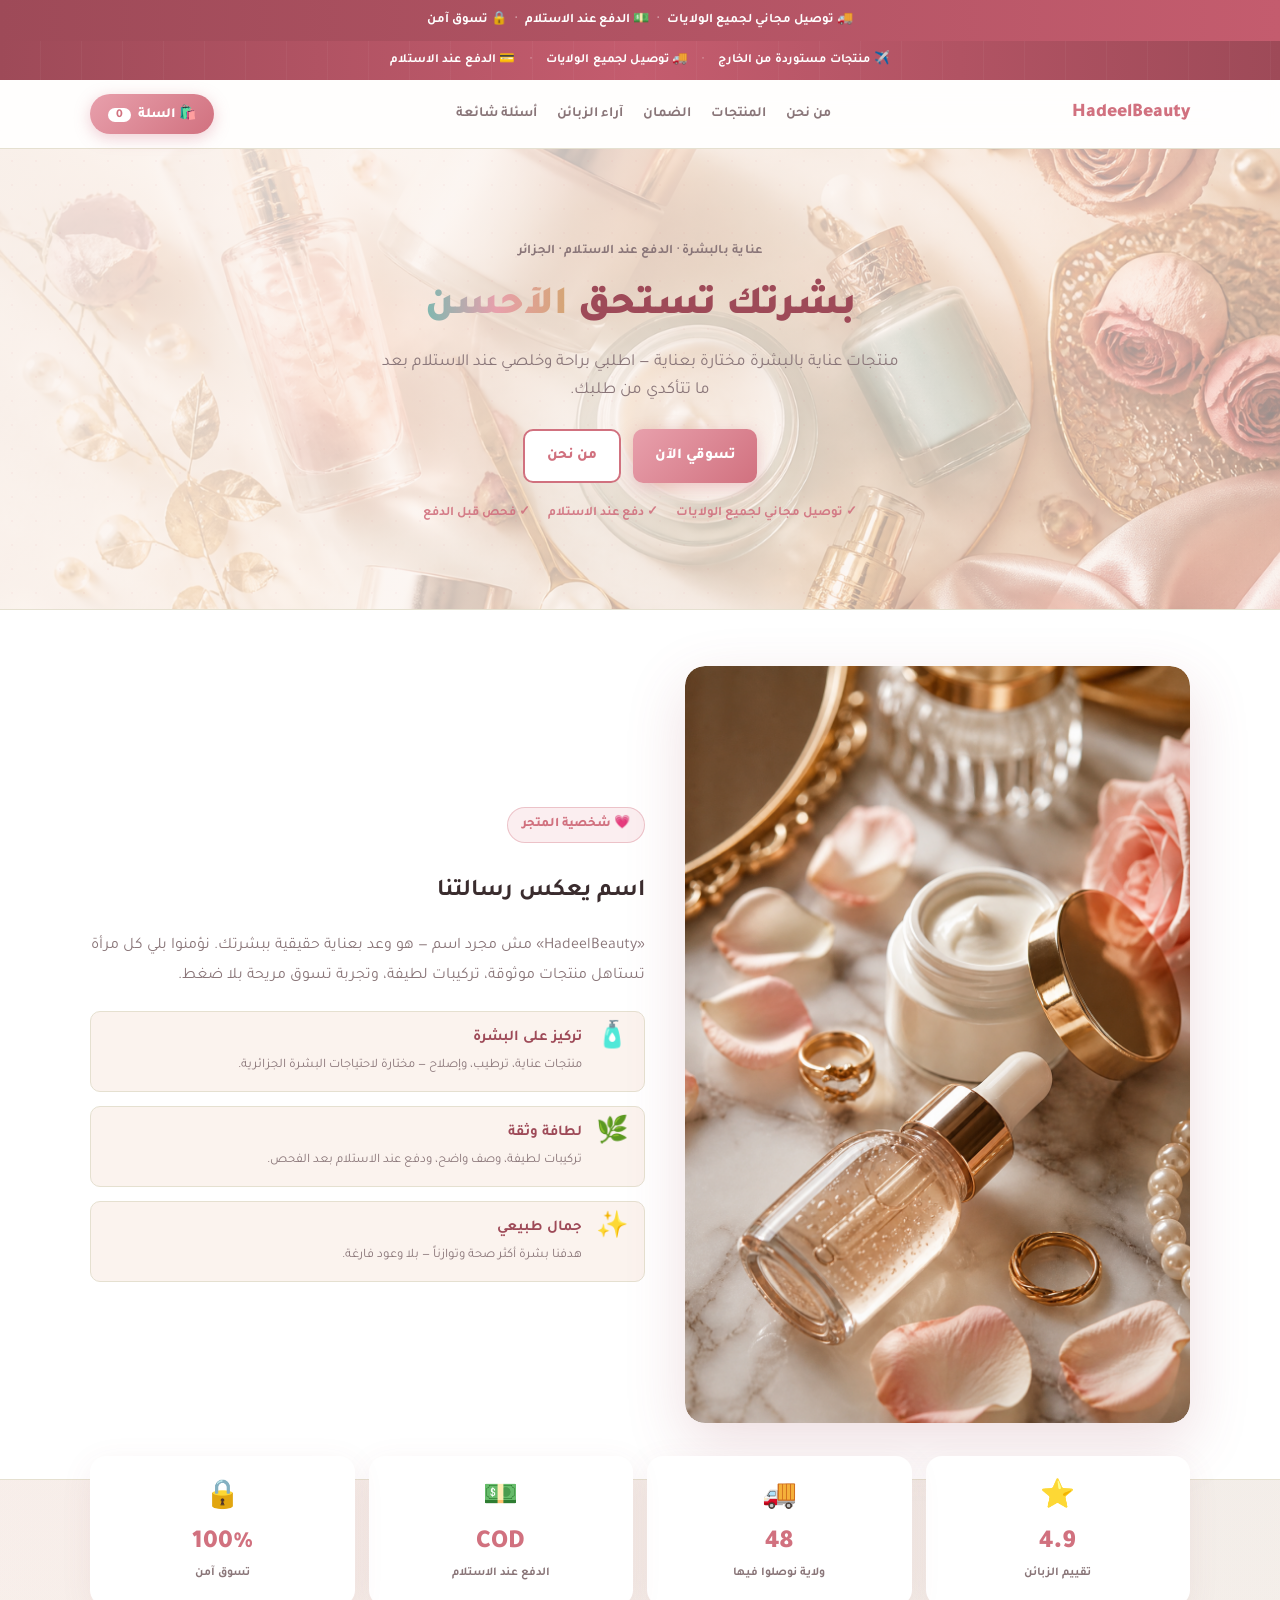
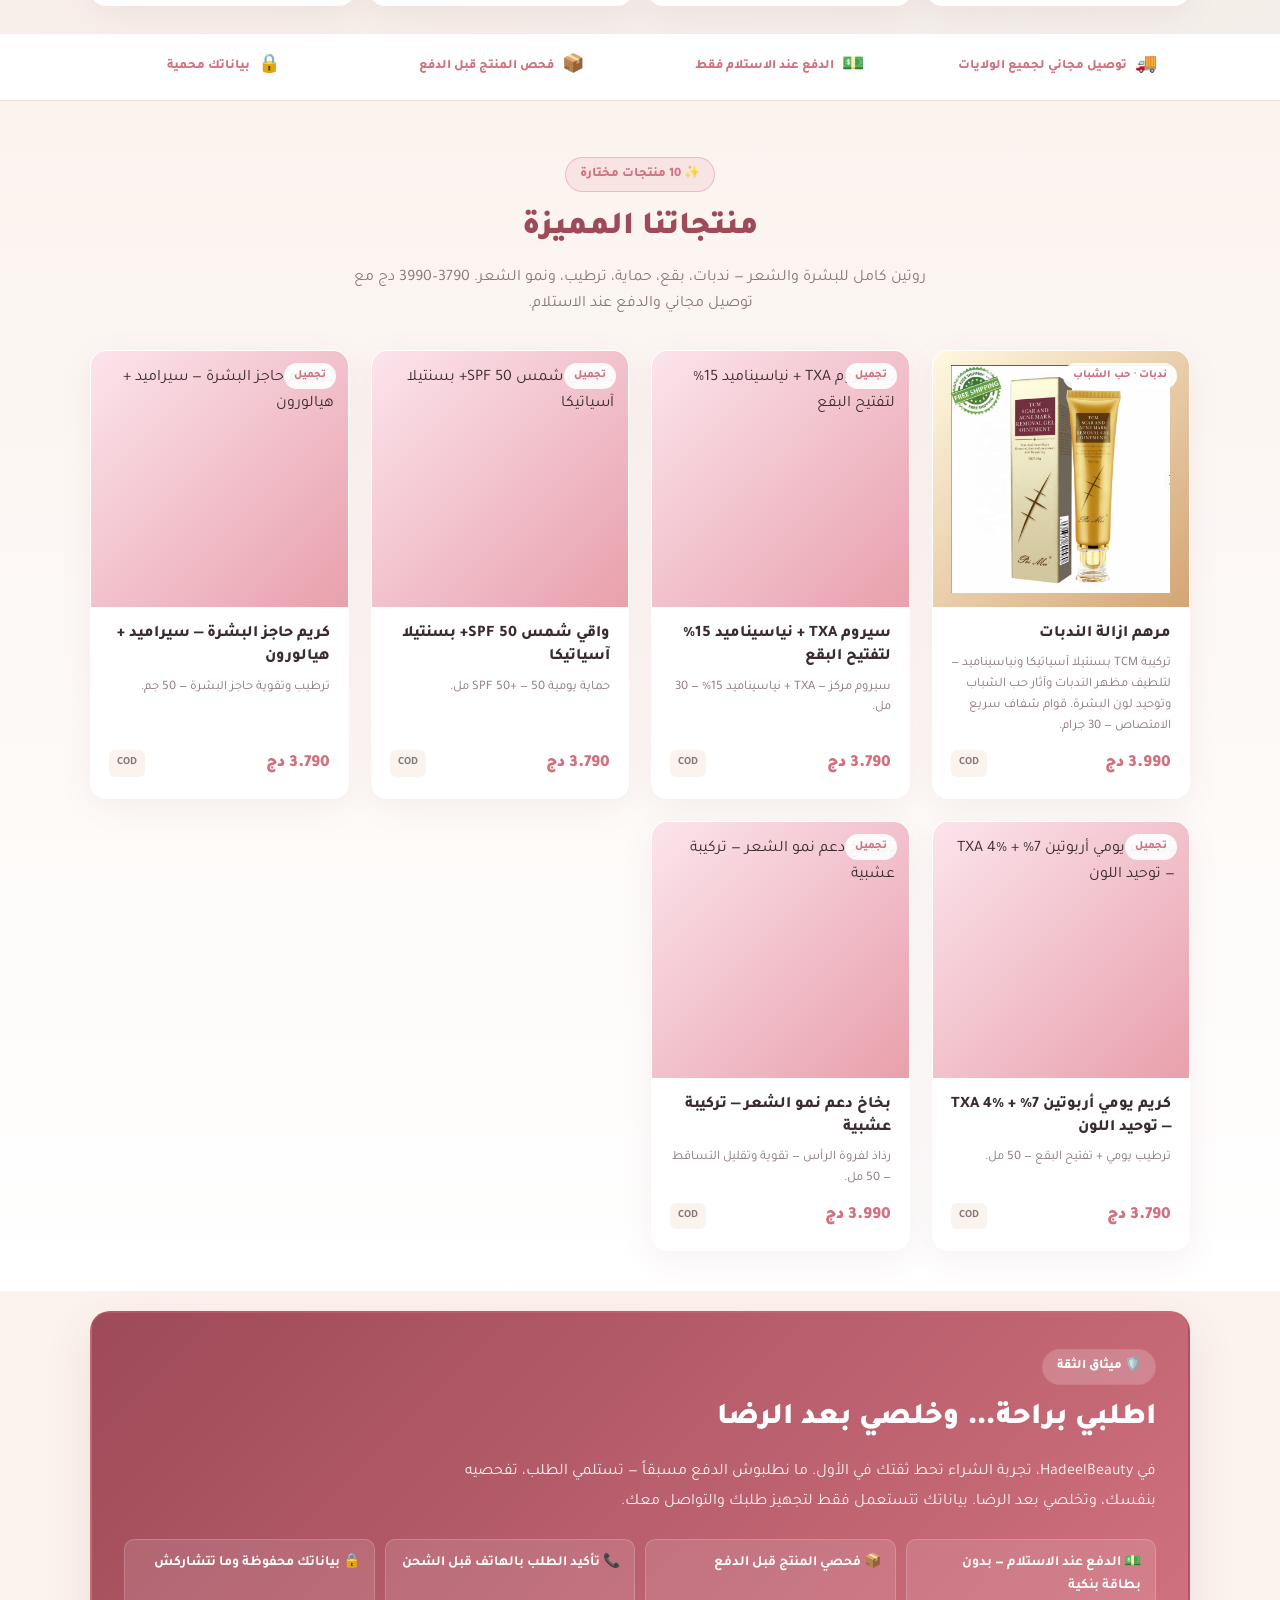
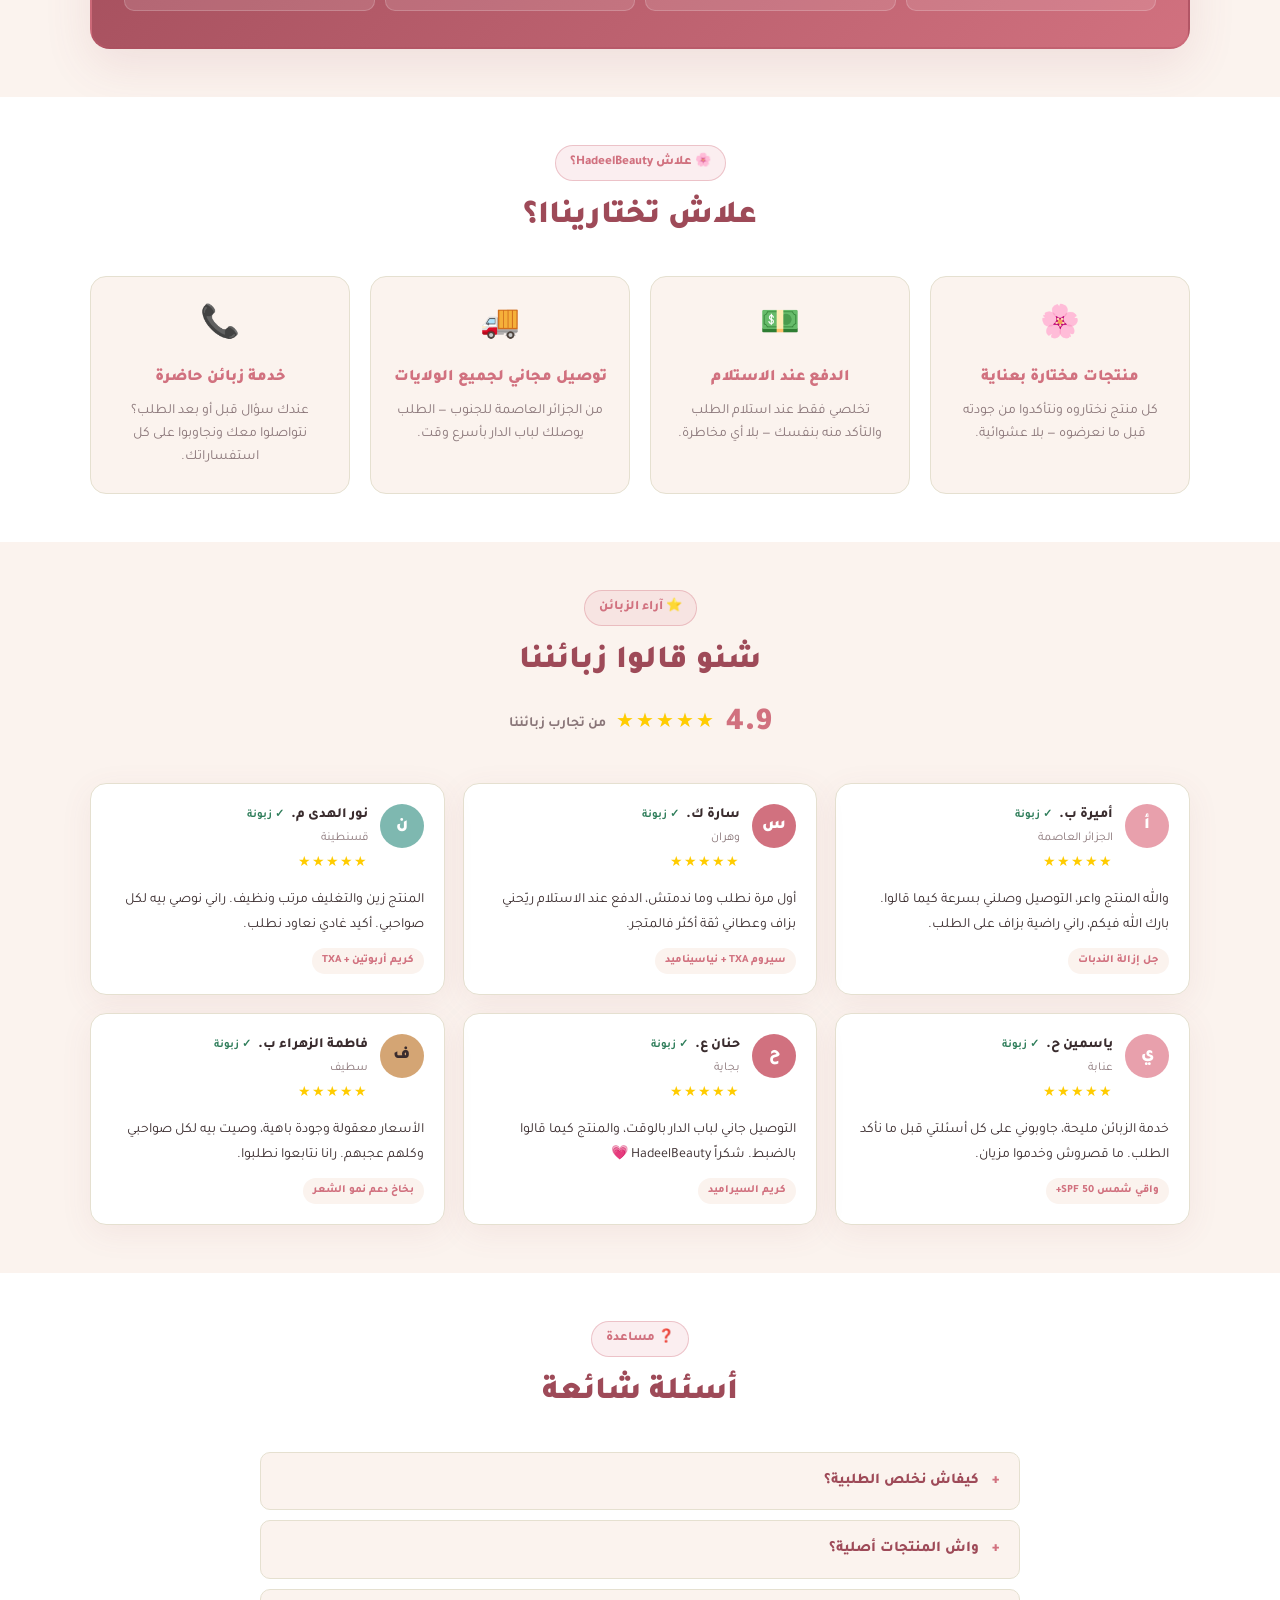
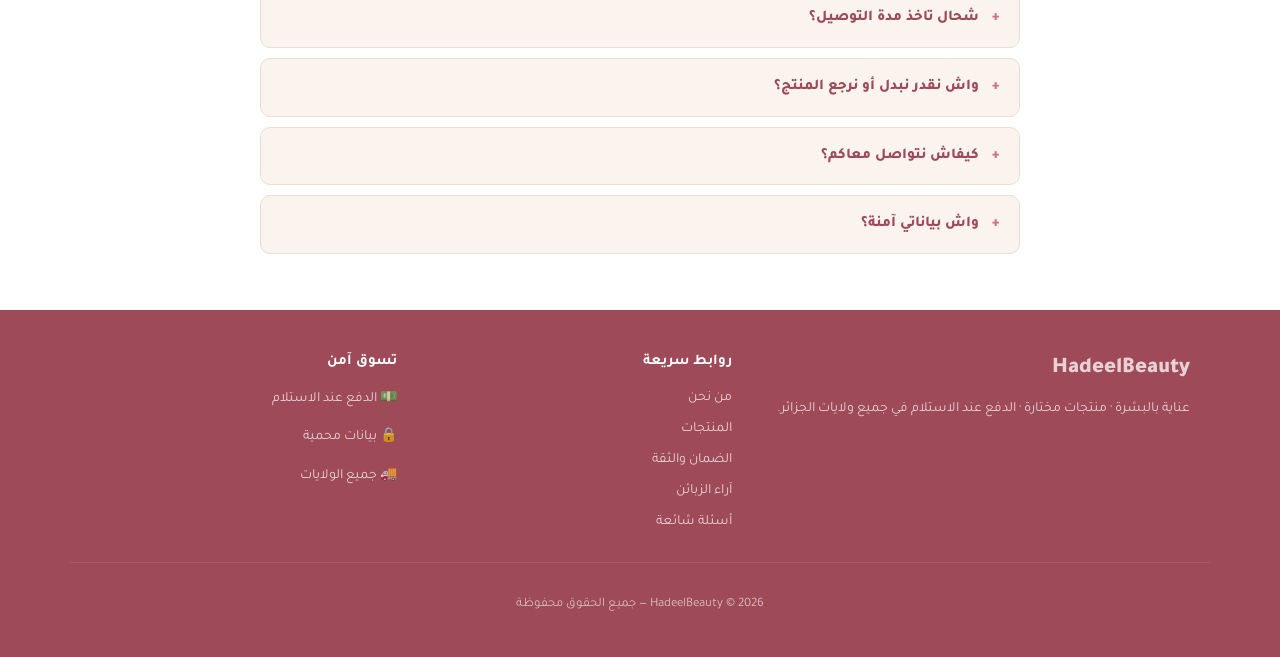
==== index.html @ a09fdcf5 "Restore scar gel name and fix garbled Arabic on the product page" ====
<!DOCTYPE html>
<html lang="ar" dir="rtl">
<head>
<meta charset="UTF-8" />
<meta name="viewport" content="width=device-width, initial-scale=1.0" />
<title>HadeelBeauty | العناية بالبشرة ومستحضرات التجميل — الجزائر</title>
<meta name="description" content="HadeelBeauty — منتجات عناية بالبشرة والتجميل مختارة بعناية. الدفع عند الاستلام في جميع ولايات الجزائر." />
<link rel="canonical" href="https://hadeelbeauty.store/" />
<meta property="og:url" content="https://hadeelbeauty.store/" />
<meta property="og:title" content="HadeelBeauty | عناية بالبشرة — الجزائر" />
<meta property="og:type" content="website" />
<meta property="og:locale" content="ar_DZ" />
<meta property="og:image" content="https://hadeelbeauty.store/assets/brand/logo-hadeelbeauty.png?v=1" />
<link rel="preconnect" href="https://fonts.googleapis.com">
<link href="https://fonts.googleapis.com/css2?family=Tajawal:wght@400;500;700;800;900&display=swap" rel="stylesheet">
<link rel="icon" type="image/png" href="assets/brand/logo-hadeelbeauty.png?v=1" />
<link rel="apple-touch-icon" href="assets/brand/logo-hadeelbeauty.png?v=1" />
<link rel="stylesheet" href="style.css?v=9" />
<script src="config.js?v=5" charset="UTF-8"></script>
<script>
(function () {
  var id = (window.HADEELBEAUTY_CONFIG && window.HADEELBEAUTY_CONFIG.META_PIXEL_ID) || "";
  if (!id) return;
  !function (f, b, e, v, n, t, s) {
    if (f.fbq) return;
    n = f.fbq = function () { n.callMethod ? n.callMethod.apply(n, arguments) : n.queue.push(arguments); };
    if (!f._fbq) f._fbq = n;
    n.push = n; n.loaded = true; n.version = "2.0"; n.queue = [];
    t = b.createElement(e); t.async = true; t.src = v;
    s = b.getElementsByTagName(e)[0]; s.parentNode.insertBefore(t, s);
  }(window, document, "script", "https://connect.facebook.net/en_US/fbevents.js");
  fbq("init", id);
  fbq("track", "PageView");
})();
</script>
<noscript><img height="1" width="1" style="display:none" alt=""
  src="https://www.facebook.com/tr?id=1027331430352258&amp;ev=PageView&amp;noscript=1" /></noscript>
</head>
<body>

<div class="promo-bar">
  <div class="container promo-inner">
    <span>🚚 توصيل مجاني لجميع الولايات</span>
    <span class="promo-sep">·</span>
    <span>💵 الدفع عند الاستلام</span>
    <span class="promo-sep">·</span>
    <span>🔒 تسوق آمن</span>
  </div>
</div>

<div class="announcement-bar" role="banner">
  <div class="announcement-bar-inner">
    <span>✈️ منتجات مستوردة من الخارج</span>
    <span class="announcement-sep">·</span>
    <span>🚚 توصيل لجميع الولايات</span>
    <span class="announcement-sep">·</span>
    <span>💳 الدفع عند الاستلام</span>
  </div>
</div>

<header class="site-header">
  <div class="container header-inner">
    <a href="#" class="logo" data-action="go-shop" aria-label="HadeelBeauty — الرئيسية">
      <img src="assets/brand/logo-hadeelbeauty.png?v=1" alt="HadeelBeauty" class="logo-img" width="140" height="48" loading="eager" onerror="this.style.display='none';this.parentNode.querySelector('.logo-text')&&(this.parentNode.querySelector('.logo-text').style.display='block')" />
      <span class="logo-text" style="font-weight:900;font-size:1.2rem;color:var(--primary)">HadeelBeauty</span>
    </a>
    <nav class="header-nav" aria-label="التنقل">
      <a href="#brand">من نحن</a>
      <a href="#products">المنتجات</a>
      <a href="#trust">الضمان</a>
      <a href="#reviews">آراء الزبائن</a>
      <a href="#faq">أسئلة شائعة</a>
    </nav>
    <button class="cart-btn" data-action="open-cart" aria-label="السلة">
      🛍️ السلة
      <span class="cart-count" id="cartCount">0</span>
    </button>
  </div>
</header>

<main>

  <section class="hero hero--classic hero--with-banner">
    <img src="assets/hero-banner.png" alt="" class="hero-banner-img" loading="eager" fetchpriority="high">
    <div class="hero-banner-overlay" aria-hidden="true"></div>
    <div class="hero-bg-pattern" aria-hidden="true"></div>
    <div class="container hero-classic">
      <p class="hero-tagline">عناية بالبشرة · الدفع عند الاستلام · الجزائر</p>
      <h1>بشرتك تستحق <span class="text-gradient">الأحسن</span></h1>
      <p class="hero-lead">منتجات عناية بالبشرة مختارة بعناية — اطلبي براحة وخلصي عند الاستلام بعد ما تتأكدي من طلبك.</p>
      <div class="hero-actions hero-actions--center">
        <a href="#products" class="btn btn-primary">تسوقي الآن</a>
        <a href="#brand" class="btn btn-outline">من نحن</a>
      </div>
      <ul class="hero-trust-list">
        <li>✓ توصيل مجاني لجميع الولايات</li>
        <li>✓ دفع عند الاستلام</li>
        <li>✓ فحص قبل الدفع</li>
      </ul>
    </div>
  </section>

  <section id="brand" class="brand-story">
    <div class="container brand-story-grid">
      <div class="brand-story-visual brand-story-visual--photo">
        <img src="assets/brand-story.png" alt="HadeelBeauty — منتجات عناية بالبشرة" class="brand-story-img" loading="lazy" />
      </div>
      <div class="brand-story-copy">
        <span class="section-badge">💗 شخصية المتجر</span>
        <h2>اسم يعكس رسالتنا</h2>
        <p class="brand-story-lead">«HadeelBeauty» مش مجرد اسم — هو وعد بعناية حقيقية ببشرتك. نؤمنوا بلي كل مرأة تستاهل منتجات موثوقة، تركيبات لطيفة، وتجربة تسوق مريحة بلا ضغط.</p>
        <ul class="brand-pillars">
          <li>
            <span class="brand-pillar-icon">🧴</span>
            <div>
              <strong>تركيز على البشرة</strong>
              <p>منتجات عناية، ترطيب، وإصلاح — مختارة لاحتياجات البشرة الجزائرية.</p>
            </div>
          </li>
          <li>
            <span class="brand-pillar-icon">🌿</span>
            <div>
              <strong>لطافة وثقة</strong>
              <p>تركيبات لطيفة، وصف واضح، ودفع عند الاستلام بعد الفحص.</p>
            </div>
          </li>
          <li>
            <span class="brand-pillar-icon">✨</span>
            <div>
              <strong>جمال طبيعي</strong>
              <p>هدفنا بشرة أكثر صحة وتوازناً — بلا وعود فارغة.</p>
            </div>
          </li>
        </ul>
      </div>
    </div>
  </section>

  <section class="stats">
    <div class="container stats-grid">
      <div class="stat-card">
        <span class="stat-icon">⭐</span>
        <strong class="stat-num">4.9</strong>
        <span class="stat-label">تقييم الزبائن</span>
      </div>
      <div class="stat-card">
        <span class="stat-icon">🚚</span>
        <strong class="stat-num">48</strong>
        <span class="stat-label">ولاية نوصلوا فيها</span>
      </div>
      <div class="stat-card">
        <span class="stat-icon">💵</span>
        <strong class="stat-num">COD</strong>
        <span class="stat-label">الدفع عند الاستلام</span>
      </div>
      <div class="stat-card">
        <span class="stat-icon">🔒</span>
        <strong class="stat-num">100%</strong>
        <span class="stat-label">تسوق آمن</span>
      </div>
    </div>
  </section>

  <section class="trust-bar">
    <div class="container trust-bar-inner">
      <div class="trust-item">
        <span class="trust-icon" aria-hidden="true">🚚</span>
        <span>توصيل مجاني لجميع الولايات</span>
      </div>
      <div class="trust-item">
        <span class="trust-icon" aria-hidden="true">💵</span>
        <span>الدفع عند الاستلام فقط</span>
      </div>
      <div class="trust-item">
        <span class="trust-icon" aria-hidden="true">📦</span>
        <span>فحص المنتج قبل الدفع</span>
      </div>
      <div class="trust-item">
        <span class="trust-icon" aria-hidden="true">🔒</span>
        <span>بياناتك محمية</span>
      </div>
    </div>
  </section>

  <section id="products" class="products-section">
    <div class="container">
      <div class="section-head">
        <span class="section-badge">✨ 10 منتجات مختارة</span>
        <h2 class="section-title">منتجاتنا المميزة</h2>
        <p class="section-lead">روتين كامل للبشرة والشعر — ندبات، بقع، حماية، ترطيب، ونمو الشعر. 3790–3990 دج مع توصيل مجاني والدفع عند الاستلام.</p>
      </div>
      <div id="productGrid" class="product-grid">
        <p class="loading">جاري تحميل المنتجات...</p>
      </div>
    </div>
  </section>

  <section id="trust" class="trust-covenant">
    <div class="container">
      <div class="covenant-card">
        <span class="section-badge light">🛡️ ميثاق الثقة</span>
        <h2>اطلبي براحة… وخلصي بعد الرضا</h2>
        <p class="covenant-body">في HadeelBeauty، تجربة الشراء تحط ثقتك في الأول. ما نطلبوش الدفع مسبقاً — تستلمي الطلب، تفحصيه بنفسك، وتخلصي بعد الرضا. بياناتك تتستعمل فقط لتجهيز طلبك والتواصل معك.</p>
        <ul class="covenant-pills">
          <li>💵 الدفع عند الاستلام — بدون بطاقة بنكية</li>
          <li>📦 فحصي المنتج قبل الدفع</li>
          <li>📞 تأكيد الطلب بالهاتف قبل الشحن</li>
          <li>🔒 بياناتك محفوظة وما تتشاركش</li>
        </ul>
      </div>
    </div>
  </section>

  <section class="why-us">
    <div class="container">
      <div class="section-head">
        <span class="section-badge">🌸 علاش HadeelBeauty؟</span>
        <h2 class="section-title">علاش تختاريناا؟</h2>
      </div>
      <div class="why-grid">
        <div class="why-card">
          <span class="why-icon" aria-hidden="true">🌸</span>
          <h3>منتجات مختارة بعناية</h3>
          <p>كل منتج نختاروه ونتأكدوا من جودته قبل ما نعرضوه — بلا عشوائية.</p>
        </div>
        <div class="why-card">
          <span class="why-icon" aria-hidden="true">💵</span>
          <h3>الدفع عند الاستلام</h3>
          <p>تخلصي فقط عند استلام الطلب والتأكد منه بنفسك — بلا أي مخاطرة.</p>
        </div>
        <div class="why-card">
          <span class="why-icon" aria-hidden="true">🚚</span>
          <h3>توصيل مجاني لجميع الولايات</h3>
          <p>من الجزائر العاصمة للجنوب — الطلب يوصلك لباب الدار بأسرع وقت.</p>
        </div>
        <div class="why-card">
          <span class="why-icon" aria-hidden="true">📞</span>
          <h3>خدمة زبائن حاضرة</h3>
          <p>عندك سؤال قبل أو بعد الطلب؟ نتواصلوا معك ونجاوبوا على كل استفساراتك.</p>
        </div>
      </div>
    </div>
  </section>

  <section id="reviews" class="reviews">
    <div class="container">
      <div class="section-head">
        <span class="section-badge">⭐ آراء الزبائن</span>
        <h2 class="section-title">شنو قالوا زبائننا</h2>
        <div class="reviews-summary">
          <span class="reviews-score">4.9</span>
          <span class="reviews-stars" aria-label="4.9 من 5">★★★★★</span>
          <span class="reviews-count">من تجارب زبائننا</span>
        </div>
      </div>
      <div class="reviews-grid">
        <article class="review-card">
          <div class="review-head">
            <span class="review-avatar" style="background:#e8a0ac">أ</span>
            <div>
              <div class="review-name">أميرة ب. <span class="review-verified">✓ زبونة</span></div>
              <div class="review-location">الجزائر العاصمة</div>
              <div class="review-stars" aria-label="5 من 5">★★★★★</div>
            </div>
          </div>
          <p class="review-text">والله المنتج واعر، التوصيل وصلني بسرعة كيما قالوا. بارك الله فيكم، راني راضية بزاف على الطلب.</p>
          <span class="review-product">جل إزالة الندبات</span>
        </article>
        <article class="review-card">
          <div class="review-head">
            <span class="review-avatar" style="background:#d1717f">س</span>
            <div>
              <div class="review-name">سارة ك. <span class="review-verified">✓ زبونة</span></div>
              <div class="review-location">وهران</div>
              <div class="review-stars" aria-label="5 من 5">★★★★★</div>
            </div>
          </div>
          <p class="review-text">أول مرة نطلب وما ندمتش، الدفع عند الاستلام ريّحني بزاف وعطاني ثقة أكثر فالمتجر.</p>
          <span class="review-product">سيروم TXA + نياسيناميد</span>
        </article>
        <article class="review-card">
          <div class="review-head">
            <span class="review-avatar" style="background:#7eb8b0">ن</span>
            <div>
              <div class="review-name">نور الهدى م. <span class="review-verified">✓ زبونة</span></div>
              <div class="review-location">قسنطينة</div>
              <div class="review-stars" aria-label="5 من 5">★★★★★</div>
            </div>
          </div>
          <p class="review-text">المنتج زين والتغليف مرتب ونظيف. راني نوصي بيه لكل صواحبي. أكيد غادي نعاود نطلب.</p>
          <span class="review-product">كريم أربوتين + TXA</span>
        </article>
        <article class="review-card">
          <div class="review-head">
            <span class="review-avatar" style="background:#e8a0ac">ي</span>
            <div>
              <div class="review-name">ياسمين ح. <span class="review-verified">✓ زبونة</span></div>
              <div class="review-location">عنابة</div>
              <div class="review-stars" aria-label="5 من 5">★★★★★</div>
            </div>
          </div>
          <p class="review-text">خدمة الزبائن مليحة، جاوبوني على كل أسئلتي قبل ما نأكد الطلب. ما قصروش وخدموا مزيان.</p>
          <span class="review-product">واقي شمس SPF 50+</span>
        </article>
        <article class="review-card">
          <div class="review-head">
            <span class="review-avatar" style="background:#d1717f">ح</span>
            <div>
              <div class="review-name">حنان ع. <span class="review-verified">✓ زبونة</span></div>
              <div class="review-location">بجاية</div>
              <div class="review-stars" aria-label="5 من 5">★★★★★</div>
            </div>
          </div>
          <p class="review-text">التوصيل جاني لباب الدار بالوقت، والمنتج كيما قالوا بالضبط. شكراً HadeelBeauty 💗</p>
          <span class="review-product">كريم السيراميد</span>
        </article>
        <article class="review-card">
          <div class="review-head">
            <span class="review-avatar" style="background:#d4a574;color:#3a2c2e">ف</span>
            <div>
              <div class="review-name">فاطمة الزهراء ب. <span class="review-verified">✓ زبونة</span></div>
              <div class="review-location">سطيف</div>
              <div class="review-stars" aria-label="5 من 5">★★★★★</div>
            </div>
          </div>
          <p class="review-text">الأسعار معقولة وجودة باهية، وصيت بيه لكل صواحبي وكلهم عجبهم. رانا نتابعوا نطلبوا.</p>
          <span class="review-product">بخاخ دعم نمو الشعر</span>
        </article>
      </div>
    </div>
  </section>

  <section id="faq" class="faq">
    <div class="container">
      <div class="section-head">
        <span class="section-badge">❓ مساعدة</span>
        <h2 class="section-title">أسئلة شائعة</h2>
      </div>
      <div class="faq-list">
        <details class="faq-item">
          <summary>كيفاش نخلص الطلبية؟</summary>
          <p>الدفع يكون عند الاستلام فقط — ما تخلصيش حتى توصلك السلعة وتتأكدي منها بيدك. ما تحتاجيش بطاقة بنكية.</p>
        </details>
        <details class="faq-item">
          <summary>واش المنتجات أصلية؟</summary>
          <p>أيه، جميع منتجاتنا مختارة بعناية من موردين موثوقين قبل ما نعرضوهم ليكم.</p>
        </details>
        <details class="faq-item">
          <summary>شحال تاخذ مدة التوصيل؟</summary>
          <p>مدة التوصيل تختلف حسب الولاية — عادةً خلال 24-72 ساعة. نتواصلوا معك لتأكيد الطلب قبل الشحن.</p>
        </details>
        <details class="faq-item">
          <summary>واش نقدر نبدل أو نرجع المنتج؟</summary>
          <p>إذا كانت عندك مشكلة في الطلبية، تواصلي معنا بعد الاستلام مباشرة ونلقاوا ليك الحل المناسب.</p>
        </details>
        <details class="faq-item">
          <summary>كيفاش نتواصل معاكم؟</summary>
          <p>بعد تأكيد الطلب من الموقع، فريقنا يتصل بيك على الرقم اللي حطيتيه لتأكيد التوصيل والإجابة على أي سؤال.</p>
        </details>
        <details class="faq-item">
          <summary>واش بياناتي آمنة؟</summary>
          <p>أيه — بياناتك (الاسم، الهاتف، العنوان) تتستعمل فقط لتجهيز طلبك والتواصل معك. ما نشاركوهاش مع أي طرف ثالث.</p>
        </details>
      </div>
    </div>
  </section>

</main>

<footer class="site-footer">
  <div class="container footer-grid">
    <div class="footer-brand">
      <p style="font-weight:900;font-size:1.4rem;color:var(--primary);margin:0 0 8px">HadeelBeauty</p>
      <p class="footer-tagline">عناية بالبشرة · منتجات مختارة · الدفع عند الاستلام في جميع ولايات الجزائر.</p>
    </div>
    <div class="footer-links">
      <strong>روابط سريعة</strong>
      <a href="#brand">من نحن</a>
      <a href="#products">المنتجات</a>
      <a href="#trust">الضمان والثقة</a>
      <a href="#reviews">آراء الزبائن</a>
      <a href="#faq">أسئلة شائعة</a>
    </div>
    <div class="footer-trust">
      <strong>تسوق آمن</strong>
      <p>💵 الدفع عند الاستلام</p>
      <p>🔒 بيانات محمية</p>
      <p>🚚 جميع الولايات</p>
    </div>
  </div>
  <div class="container footer-bottom">
    <p>HadeelBeauty © 2026 — جميع الحقوق محفوظة</p>
  </div>
</footer>

<!-- Product Modal -->
<div class="overlay" id="productOverlay" hidden>
  <div class="modal product-modal">
    <button class="modal-close" data-action="close-product" aria-label="إغلاق">✕</button>
    <div id="productModalBody"></div>
  </div>
</div>

<!-- Cart Modal -->
<div class="overlay" id="cartOverlay" hidden>
  <div class="modal cart-modal">
    <button class="modal-close" data-action="close-cart" aria-label="إغلاق">✕</button>
    <h2>سلة المشتريات</h2>
    <div id="cartItems"></div>
    <div class="cart-summary">
      <div class="cart-total-row">
        <span>المجموع الفرعي</span>
        <strong id="cartTotal">0 دج</strong>
      </div>
      <p class="muted shipping-hint">🚚 توصيل مجاني لجميع ولايات الجزائر</p>
      <button class="btn btn-primary btn-block" id="checkoutBtn" data-action="go-checkout">إتمام الطلب</button>
    </div>
  </div>
</div>

<!-- Checkout Modal -->
<div class="overlay" id="checkoutOverlay" hidden>
  <div class="modal checkout-modal checkout-modal--premium">
    <button class="modal-close" data-action="close-checkout" aria-label="إغلاق">✕</button>
    <div class="checkout-head">
      <div class="checkout-head-icon" aria-hidden="true">🛍️</div>
      <div>
        <h2>اطلبي الآن</h2>
        <p class="checkout-sub">بيانات التوصيل — الدفع عند الاستلام</p>
      </div>
    </div>
    <ul class="checkout-trust">
      <li>💵 COD</li>
      <li>📦 افحصي قبل الدفع</li>
      <li>🔒 تسوق آمن</li>
    </ul>
    <form id="checkoutForm" class="checkout-form">
      <label class="checkout-field">
        <span class="checkout-label">الاسم الكامل</span>
        <input type="text" name="name" required minlength="2" maxlength="80" placeholder="مثال: فاطمة بن علي" autocomplete="name" />
      </label>
      <label class="checkout-field">
        <span class="checkout-label">رقم الهاتف</span>
        <input type="tel" name="phone" required placeholder="05xxxxxxxx أو +2135xxxxxxxx" inputmode="tel" autocomplete="tel" />
      </label>
      <label class="checkout-field">
        <span class="checkout-label">الولاية</span>
        <select name="regionId" id="regionSelect" required>
          <option value="" disabled selected>اختري ولايتك</option>
        </select>
      </label>
      <label class="checkout-field">
        <span class="checkout-label">البلدية / المدينة</span>
        <input type="text" name="city" required minlength="2" maxlength="60" placeholder="مثال: حيدرة" autocomplete="address-level2" />
      </label>
      <label class="checkout-field">
        <span class="checkout-label">العنوان بالتفصيل</span>
        <textarea name="address" required minlength="5" maxlength="240" rows="3" placeholder="الحي، الشارع، رقم المنزل..."></textarea>
      </label>
      <div class="checkout-summary" id="checkoutSummary">
        <div class="summary-row"><span>المجموع الفرعي</span><span id="summarySubtotal">0 دج</span></div>
        <div class="summary-row summary-free-ship"><span>التوصيل</span><span id="summaryShipping">مجاني 🚚</span></div>
        <div class="summary-row summary-total"><span>الإجمالي</span><span id="summaryTotal">0 دج</span></div>
      </div>
      <div class="cod-note cod-note--premium">💵 الدفع عند الاستلام — لا حاجة لبطاقة بنكية</div>
      <p class="form-error" id="checkoutError" hidden></p>
      <button type="submit" class="btn btn-primary btn-block checkout-submit" id="submitOrderBtn">تأكيد الطلب ✓</button>
    </form>
  </div>
</div>

<script src="tracking.js?v=5" charset="UTF-8"></script>
<script src="app.js?v=7" charset="UTF-8"></script>
</body>
</html>
---- style.css ----
/* ── Announcement Bar ──────────────────────────────────────────────── */
.announcement-bar {
  background: linear-gradient(90deg, #9e4a58 0%, #c45c6e 50%, #9e4a58 100%);
  color: #fff;
  text-align: center;
  padding: 9px 16px;
  font-size: 12.5px;
  font-weight: 700;
  letter-spacing: 0.01em;
  position: relative;
  overflow: hidden;
}

.announcement-bar::before {
  content: '';
  position: absolute;
  inset: 0;
  background: repeating-linear-gradient(
    90deg,
    transparent,
    transparent 40px,
    rgba(255,255,255,0.04) 40px,
    rgba(255,255,255,0.04) 41px
  );
  pointer-events: none;
}

.announcement-bar-inner {
  display: flex;
  flex-wrap: wrap;
  justify-content: center;
  align-items: center;
  gap: 6px 14px;
  position: relative;
  z-index: 1;
}

.announcement-sep {
  color: rgba(255,255,255,0.45);
  font-size: 11px;
}

@media (max-width: 600px) {
  .announcement-sep { display: none; }
  .announcement-bar-inner { flex-direction: column; gap: 3px; }
  .announcement-bar { padding: 8px 12px; font-size: 11.5px; }
}

/* ─────────────────────────────────────────────────────────────────── */

:root {
  --brand-green: #e8a0ac;
  --brand-green-dark: #d1717f;
  --brand-green-deep: #9e4a58;
  --brand-green-light: #f5c4cc;
  --brand-pink: #c45c6e;
  --brand-cyan: #7eb8b0;
  --brand-gold: #d4a574;
  --cream: #fbf3ee;
  --cream-dark: #f5ebe6;
  --text: #3a2c2e;
  --muted: #8a7679;
  --white: #ffffff;
  --border: #e5e0d0;
  --gold: #FFCC00;
  --radius: 16px;
  --radius-sm: 10px;
  --shadow: 0 8px 32px rgba(158, 74, 88, 0.08);
  --shadow-lg: 0 16px 48px rgba(158, 74, 88, 0.12);
}

* { box-sizing: border-box; }

html { scroll-behavior: smooth; }

body {
  margin: 0;
  font-family: 'Tajawal', sans-serif;
  background: var(--cream);
  color: var(--text);
  line-height: 1.65;
  background-image:
    radial-gradient(circle at 10% 0%, rgba(232, 160, 172, 0.12) 0%, transparent 42%),
    radial-gradient(circle at 90% 20%, rgba(126, 184, 176, 0.08) 0%, transparent 38%);
}

a { color: inherit; text-decoration: none; }

.container {
  max-width: 1140px;
  margin: 0 auto;
  padding: 0 20px;
}

.text-gradient {
  background: linear-gradient(90deg, var(--brand-cyan), var(--brand-green), var(--brand-gold));
  -webkit-background-clip: text;
  background-clip: text;
  color: transparent;
}

/* Promo bar */
.promo-bar {
  background: linear-gradient(90deg, var(--brand-green-deep), var(--brand-pink));
  color: white;
  font-size: 13px;
  font-weight: 700;
}

.promo-inner {
  display: flex;
  flex-wrap: wrap;
  justify-content: center;
  align-items: center;
  gap: 8px;
  padding: 10px 20px;
}

.promo-sep { opacity: 0.45; }

/* Header */
.site-header {
  background: rgba(255, 255, 255, 0.92);
  backdrop-filter: blur(12px);
  border-bottom: 1px solid var(--border);
  position: sticky;
  top: 0;
  z-index: 50;
}

.header-inner {
  display: flex;
  align-items: center;
  justify-content: space-between;
  gap: 16px;
  padding: 14px 20px;
}

.logo {
  display: flex;
  align-items: center;
  gap: 10px;
  font-size: 22px;
  font-weight: 900;
  color: var(--brand-green-dark);
  flex-shrink: 0;
}

.logo-img {
  display: block;
  height: 48px;
  width: auto;
  max-width: min(160px, 42vw);
  object-fit: contain;
}

.footer-logo-img {
  display: block;
  width: min(170px, 100%);
  height: auto;
  margin-bottom: 12px;
  background: white;
  border-radius: 12px;
  padding: 8px 12px;
}

.logo-text {
  font-size: 26px;
  font-weight: 900;
  color: var(--brand-green-dark);
}

.footer-logo-text {
  font-size: 24px;
  display: block;
  margin-bottom: 10px;
  color: white;
}

.logo-img {
  height: 56px;
  width: auto;
  display: block;
  object-fit: contain;
}

.footer-logo {
  height: 64px;
  width: auto;
  display: block;
  margin-bottom: 12px;
  object-fit: contain;
}

.logo-icon { flex-shrink: 0; }

.header-nav {
  display: flex;
  gap: 20px;
  font-size: 14px;
  font-weight: 700;
  color: var(--muted);
}

.header-nav a:hover { color: var(--brand-green-dark); }

.cart-btn {
  position: relative;
  background: linear-gradient(135deg, var(--brand-green), var(--brand-green-dark));
  color: white;
  border: none;
  border-radius: 999px;
  padding: 10px 18px;
  font-family: inherit;
  font-size: 14px;
  font-weight: 800;
  cursor: pointer;
  box-shadow: 0 4px 16px rgba(209, 113, 127, 0.35);
  flex-shrink: 0;
}

.cart-count {
  background: white;
  color: var(--brand-green-dark);
  border-radius: 999px;
  padding: 1px 8px;
  font-size: 12px;
  margin-inline-start: 4px;
}

/* Hero */
.hero {
  position: relative;
  background: linear-gradient(145deg, #fce4ec 0%, var(--cream) 50%, #fff 100%);
  padding: 52px 0 64px;
  overflow: hidden;
}

.hero--with-banner {
  background: none;
  padding: 0;
  min-height: 460px;
  display: flex;
  align-items: center;
}

.hero--with-banner .hero-banner-img {
  position: absolute;
  inset: 0;
  width: 100%;
  height: 100%;
  object-fit: cover;
  object-position: center;
  z-index: 0;
}

.hero--with-banner .hero-banner-overlay {
  position: absolute;
  inset: 0;
  background: linear-gradient(135deg, rgba(251,243,238,0.88) 0%, rgba(251,243,238,0.72) 50%, rgba(251,243,238,0.55) 100%);
  z-index: 1;
}

.hero--with-banner .hero-bg-pattern { z-index: 2; }
.hero--with-banner .container { position: relative; z-index: 3; }

.hero--classic {
  padding: 56px 0 48px;
  text-align: center;
}

.hero-classic {
  position: relative;
  z-index: 1;
  max-width: 640px;
  margin: 0 auto;
  display: flex;
  flex-direction: column;
  align-items: center;
}

.hero-logo--center {
  width: min(280px, 82vw);
  margin-bottom: 12px;
}

.hero-tagline {
  margin: 0 0 16px;
  font-size: 13px;
  font-weight: 700;
  letter-spacing: 0.02em;
  color: var(--muted);
}

.hero-classic h1 {
  font-size: clamp(28px, 5vw, 40px);
  font-weight: 900;
  line-height: 1.4;
  margin: 0 0 14px;
  color: var(--brand-green-deep);
}

.hero-classic .hero-lead {
  max-width: 520px;
  margin: 0 0 24px;
  text-align: center;
}

.hero-actions--center {
  justify-content: center;
  margin-bottom: 20px;
}

.hero-trust-list {
  list-style: none;
  margin: 0;
  padding: 0;
  display: flex;
  flex-wrap: wrap;
  justify-content: center;
  gap: 10px 18px;
  font-size: 13px;
  font-weight: 700;
  color: var(--brand-green-dark);
}

.hero-trust-list li {
  opacity: 0.9;
}

.hero-bg-pattern {
  position: absolute;
  inset: 0;
  opacity: 0.35;
  background-image:
    radial-gradient(circle, rgba(209, 113, 127, 0.15) 1px, transparent 1px);
  background-size: 24px 24px;
  pointer-events: none;
}

.hero-grid {
  position: relative;
  z-index: 1;
  display: grid;
  grid-template-columns: 1.05fr 0.95fr;
  gap: 36px;
  align-items: center;
}

.hero-copy h1 {
  font-size: clamp(28px, 4vw, 42px);
  font-weight: 900;
  line-height: 1.35;
  margin: 12px 0 16px;
  color: var(--brand-green-deep);
}

.hero-logo {
  display: block;
  width: min(240px, 78vw);
  height: auto;
  margin-bottom: 14px;
}

.hero-lead {
  font-size: 17px;
  color: var(--muted);
  margin: 0 0 24px;
  max-width: 520px;
}

.hero-actions {
  display: flex;
  flex-wrap: wrap;
  gap: 12px;
  margin-bottom: 20px;
}

.hero-badges {
  display: flex;
  flex-wrap: wrap;
  gap: 8px;
}

.hero-badge {
  background: white;
  border: 1px solid var(--border);
  border-radius: 999px;
  padding: 6px 12px;
  font-size: 12px;
  font-weight: 700;
  color: var(--brand-green-dark);
}

.hero-visual {
  position: relative;
  min-height: 320px;
}

.hero-image-frame {
  position: relative;
  display: block;
  border-radius: calc(var(--radius) + 4px);
  overflow: hidden;
  box-shadow: var(--shadow-lg);
  border: 3px solid rgba(255, 255, 255, 0.85);
  background: #fff;
  text-decoration: none;
  color: inherit;
}

.hero-image-frame--product {
  background: linear-gradient(160deg, #fff 0%, var(--cream) 100%);
}

.hero-banner-img {
  display: block;
  width: 100%;
  height: auto;
  aspect-ratio: 16 / 10;
  object-fit: cover;
}

.hero-banner-img--product {
  aspect-ratio: 1 / 1;
  object-fit: contain;
  padding: 20px;
}

.hero-float-card {
  position: absolute;
  bottom: 16px;
  left: 16px;
  right: 16px;
  display: flex;
  align-items: center;
  gap: 10px;
  background: rgba(255, 255, 255, 0.94);
  backdrop-filter: blur(8px);
  border-radius: var(--radius-sm);
  padding: 12px 14px;
  box-shadow: 0 8px 24px rgba(158, 74, 88, 0.15);
  border: 1px solid rgba(255, 255, 255, 0.9);
}

.hero-float-badge {
  flex-shrink: 0;
  font-size: 11px;
  font-weight: 800;
  color: white;
  background: linear-gradient(135deg, var(--brand-green), var(--brand-green-dark));
  padding: 6px 10px;
  border-radius: 999px;
}

.hero-float-card img {
  display: none;
}

.hero-float-label {
  display: flex;
  flex-direction: column;
  gap: 2px;
  min-width: 0;
}

.hero-float-label strong {
  font-size: 13px;
  color: var(--brand-green-deep);
}

.hero-float-label span {
  font-size: 11px;
  color: var(--muted);
  font-weight: 700;
}

/* Brand story */
.brand-story {
  padding: 56px 0;
  background: white;
  border-top: 1px solid var(--border);
  border-bottom: 1px solid var(--border);
}

.brand-story-grid {
  display: grid;
  grid-template-columns: 1fr 1.1fr;
  gap: 40px;
  align-items: center;
}

.brand-story-visual {
  position: relative;
  border-radius: var(--radius);
  overflow: hidden;
  box-shadow: var(--shadow);
}

.brand-story-visual--photo {
  border-radius: 20px;
  overflow: hidden;
  box-shadow: 0 20px 60px rgba(158, 74, 88, 0.18);
}

.brand-story-img {
  width: 100%;
  height: 100%;
  object-fit: cover;
  display: block;
  border-radius: 20px;
  transition: transform 0.5s ease;
}

.brand-story-visual--photo:hover .brand-story-img {
  transform: scale(1.03);
}

.brand-story-visual--logo {
  display: flex;
  flex-direction: column;
  align-items: center;
  justify-content: center;
  min-height: 280px;
  padding: 40px 28px;
  background: linear-gradient(160deg, #fff 0%, var(--cream) 100%);
  border: 1px solid var(--border);
  box-shadow: none;
}

.brand-story-logo-only {
  display: block;
  width: min(300px, 100%);
  height: auto;
}

.brand-story-logo-caption {
  margin: 16px 0 0;
  font-size: 14px;
  font-weight: 700;
  color: var(--muted);
  text-align: center;
}

.brand-story-lead {
  font-size: 16px;
  color: var(--muted);
  line-height: 1.85;
  margin: 0 0 20px;
}

.brand-pillars {
  list-style: none;
  margin: 0;
  padding: 0;
  display: flex;
  flex-direction: column;
  gap: 14px;
}

.brand-pillars li {
  display: flex;
  gap: 14px;
  align-items: flex-start;
  background: var(--cream);
  border: 1px solid var(--border);
  border-radius: var(--radius-sm);
  padding: 14px 16px;
}

.brand-pillar-icon {
  font-size: 26px;
  line-height: 1;
  flex-shrink: 0;
}

.brand-pillars strong {
  display: block;
  color: var(--brand-green-deep);
  margin-bottom: 4px;
  font-size: 15px;
}

.brand-pillars p {
  margin: 0;
  font-size: 13px;
  color: var(--muted);
  line-height: 1.7;
}

/* Section shared */
.section-badge {
  display: inline-block;
  background: rgba(232, 160, 172, 0.18);
  color: var(--brand-green-dark);
  border: 1px solid rgba(209, 113, 127, 0.35);
  font-size: 13px;
  font-weight: 800;
  padding: 6px 14px;
  border-radius: 999px;
  margin-bottom: 10px;
}

.section-badge.light {
  background: rgba(255, 255, 255, 0.2);
  color: white;
}

.section-head {
  text-align: center;
  margin-bottom: 32px;
}

.section-title {
  font-size: clamp(24px, 3vw, 32px);
  font-weight: 900;
  margin: 0 0 10px;
  color: var(--brand-green-deep);
}

.section-lead {
  font-size: 16px;
  color: var(--muted);
  max-width: 620px;
  margin: 0 auto;
}

/* Stats */
.stats {
  padding: 0 0 8px;
  margin-top: -24px;
  position: relative;
  z-index: 2;
}

.stats-grid {
  display: grid;
  grid-template-columns: repeat(4, 1fr);
  gap: 14px;
}

.stat-card {
  background: white;
  border-radius: var(--radius);
  box-shadow: var(--shadow);
  padding: 20px 14px;
  text-align: center;
}

.stat-icon { font-size: 28px; display: block; margin-bottom: 6px; }

.stat-num {
  display: block;
  font-size: 26px;
  font-weight: 900;
  color: var(--brand-green-dark);
  line-height: 1.2;
}

.stat-label {
  font-size: 12px;
  font-weight: 700;
  color: var(--muted);
}

/* Trust bar */
.trust-bar {
  background: white;
  border-bottom: 1px solid var(--border);
  margin-top: 20px;
}

.trust-bar-inner {
  display: grid;
  grid-template-columns: repeat(4, 1fr);
  gap: 12px;
  padding: 18px 20px;
}

.trust-item {
  display: flex;
  align-items: center;
  justify-content: center;
  gap: 8px;
  font-size: 13px;
  font-weight: 800;
  color: var(--brand-green-dark);
  text-align: center;
}

.trust-icon { font-size: 18px; flex-shrink: 0; }

/* Products */
.products-section {
  padding: 56px 0 40px;
  background: linear-gradient(180deg, var(--cream) 0%, #fff 100%);
}

.product-grid {
  display: grid;
  grid-template-columns: repeat(auto-fill, minmax(240px, 1fr));
  gap: 22px;
}

.loading { color: var(--muted); text-align: center; grid-column: 1 / -1; }

.product-card {
  background: white;
  border-radius: var(--radius);
  box-shadow: var(--shadow);
  overflow: hidden;
  cursor: pointer;
  transition: transform 0.18s ease, box-shadow 0.18s ease;
  display: flex;
  flex-direction: column;
  border: 1px solid transparent;
}

.product-card:hover {
  transform: translateY(-6px);
  box-shadow: var(--shadow-lg);
  border-color: var(--border);
}

.product-thumb {
  aspect-ratio: 1 / 1;
  display: flex;
  align-items: center;
  justify-content: center;
  position: relative;
  overflow: hidden;
}

.product-thumb img {
  width: 100%;
  height: 100%;
  object-fit: contain;
  background: transparent;
  padding: 14px;
}

.product-thumb-placeholder {
  width: 100%;
  height: 100%;
  display: flex;
  flex-direction: column;
  align-items: center;
  justify-content: center;
  gap: 8px;
  font-size: 52px;
}

.product-category {
  position: absolute;
  top: 12px;
  right: 12px;
  background: rgba(255, 255, 255, 0.92);
  color: var(--brand-green-dark);
  font-size: 11px;
  font-weight: 800;
  padding: 4px 10px;
  border-radius: 999px;
}

.product-info {
  padding: 16px 18px 20px;
  display: flex;
  flex-direction: column;
  gap: 8px;
  flex: 1;
}

.product-info h3 {
  font-size: 16px;
  font-weight: 800;
  margin: 0;
  line-height: 1.45;
}

.product-desc {
  font-size: 13px;
  color: var(--muted);
  margin: 0;
  flex: 1;
  line-height: 1.6;
}

.product-footer {
  display: flex;
  align-items: center;
  justify-content: space-between;
  gap: 8px;
  margin-top: 4px;
}

.product-price {
  font-weight: 900;
  color: var(--brand-green-dark);
  font-size: 17px;
}

.product-cod {
  font-size: 11px;
  font-weight: 700;
  color: var(--muted);
  background: var(--cream);
  padding: 4px 8px;
  border-radius: 6px;
}

/* Trust covenant */
.trust-covenant {
  padding: 20px 0 48px;
}

.covenant-card {
  background: linear-gradient(135deg, var(--brand-green-deep), var(--brand-green-dark));
  color: white;
  border-radius: calc(var(--radius) + 4px);
  padding: 36px 32px;
  box-shadow: var(--shadow-lg);
  border: 2px solid rgba(196, 92, 110, 0.35);
}

.covenant-card h2 {
  font-size: clamp(22px, 3vw, 30px);
  font-weight: 900;
  margin: 0 0 14px;
}

.covenant-body {
  font-size: 16px;
  line-height: 1.85;
  opacity: 0.92;
  margin: 0 0 22px;
  max-width: 720px;
}

.covenant-pills {
  list-style: none;
  margin: 0;
  padding: 0;
  display: grid;
  grid-template-columns: repeat(auto-fit, minmax(220px, 1fr));
  gap: 10px;
}

.covenant-pills li {
  background: rgba(255, 255, 255, 0.12);
  border: 1px solid rgba(255, 255, 255, 0.18);
  border-radius: var(--radius-sm);
  padding: 12px 14px;
  font-size: 14px;
  font-weight: 700;
}

/* Why us */
.why-us {
  background: white;
  padding: 48px 0;
}

.why-grid {
  display: grid;
  grid-template-columns: repeat(auto-fit, minmax(230px, 1fr));
  gap: 20px;
}

.why-card {
  background: var(--cream);
  border-radius: var(--radius);
  padding: 24px 20px;
  text-align: center;
  border: 1px solid var(--border);
  transition: transform 0.15s ease;
}

.why-card:hover { transform: translateY(-3px); }

.why-icon {
  font-size: 32px;
  display: block;
  margin-bottom: 12px;
}

.why-card h3 {
  font-size: 16px;
  font-weight: 900;
  margin: 0 0 8px;
  color: var(--brand-green-dark);
}

.why-card p {
  font-size: 14px;
  color: var(--muted);
  margin: 0;
}

/* Reviews */
.reviews {
  padding: 48px 0;
}

.reviews-summary {
  display: flex;
  align-items: center;
  justify-content: center;
  flex-wrap: wrap;
  gap: 10px;
  margin-top: 8px;
}

.reviews-score {
  font-size: 32px;
  font-weight: 900;
  color: var(--brand-green-dark);
}

.reviews-stars {
  color: var(--gold);
  font-size: 20px;
  letter-spacing: 2px;
}

.reviews-count {
  font-size: 14px;
  color: var(--muted);
  font-weight: 700;
}

.reviews-grid {
  display: grid;
  grid-template-columns: repeat(auto-fit, minmax(280px, 1fr));
  gap: 18px;
}

.review-card {
  background: white;
  border-radius: var(--radius);
  box-shadow: var(--shadow);
  padding: 20px;
  border: 1px solid var(--border);
}

.review-head {
  display: flex;
  align-items: flex-start;
  gap: 12px;
  margin-bottom: 12px;
}

.review-avatar {
  flex-shrink: 0;
  width: 44px;
  height: 44px;
  border-radius: 999px;
  color: white;
  display: flex;
  align-items: center;
  justify-content: center;
  font-weight: 900;
  font-size: 17px;
}

.review-name {
  font-weight: 800;
  font-size: 14px;
}

.review-verified {
  font-size: 11px;
  font-weight: 700;
  color: #2e7d5a;
  margin-inline-start: 4px;
}

.review-location {
  font-size: 12px;
  color: var(--muted);
  margin-top: 2px;
}

.review-stars {
  color: var(--gold);
  font-size: 14px;
  letter-spacing: 1px;
  margin-top: 4px;
}

.review-text {
  font-size: 14px;
  margin: 0 0 10px;
  line-height: 1.75;
}

.review-product {
  display: inline-block;
  font-size: 11px;
  font-weight: 800;
  color: var(--brand-green-dark);
  background: var(--cream);
  padding: 4px 10px;
  border-radius: 999px;
}

.reviews-note {
  text-align: center;
  color: var(--muted);
  font-size: 12px;
  margin: 24px 0 0;
}

/* FAQ */
.faq {
  background: white;
  padding: 48px 0 56px;
}

.faq-list {
  display: flex;
  flex-direction: column;
  gap: 10px;
  max-width: 760px;
  margin: 0 auto;
}

.faq-item {
  background: var(--cream);
  border-radius: var(--radius-sm);
  padding: 16px 20px;
  border: 1px solid var(--border);
}

.faq-item summary {
  cursor: pointer;
  font-weight: 800;
  font-size: 15px;
  list-style: none;
  color: var(--brand-green-deep);
}

.faq-item summary::-webkit-details-marker { display: none; }

.faq-item summary::before {
  content: "+";
  display: inline-block;
  width: 20px;
  color: var(--brand-green-dark);
  font-weight: 900;
}

.faq-item[open] summary::before { content: "−"; }

.faq-item p {
  margin: 12px 0 0 24px;
  color: var(--muted);
  font-size: 14px;
  line-height: 1.75;
}

/* Buttons */
.btn {
  border: none;
  border-radius: var(--radius-sm);
  padding: 13px 22px;
  font-family: inherit;
  font-size: 15px;
  font-weight: 800;
  cursor: pointer;
  display: inline-flex;
  align-items: center;
  justify-content: center;
  transition: transform 0.12s ease, box-shadow 0.12s ease;
}

.btn:active { transform: scale(0.98); }

.btn-primary {
  background: linear-gradient(135deg, var(--brand-green), var(--brand-green-dark));
  color: white;
  box-shadow: 0 4px 16px rgba(209, 113, 127, 0.35);
}

.btn-primary:disabled {
  opacity: 0.6;
  cursor: not-allowed;
}

.btn-block { width: 100%; }

.btn-outline {
  background: white;
  border: 2px solid var(--brand-green-dark);
  color: var(--brand-green-dark);
}

/* Overlay / modal */
.overlay {
  position: fixed;
  inset: 0;
  background: rgba(31, 42, 20, 0.52);
  backdrop-filter: blur(4px);
  display: flex;
  align-items: center;
  justify-content: center;
  z-index: 100;
  padding: 16px;
}

.overlay[hidden] { display: none; }

.modal {
  background: white;
  border-radius: var(--radius);
  max-width: 480px;
  width: 100%;
  max-height: 88vh;
  overflow-y: auto;
  padding: 28px;
  position: relative;
  box-shadow: var(--shadow-lg);
}

.modal-close {
  position: absolute;
  top: 14px;
  left: 14px;
  background: var(--cream);
  border: none;
  border-radius: 999px;
  width: 34px;
  height: 34px;
  cursor: pointer;
  font-size: 15px;
}

.product-modal .product-modal-thumb {
  width: 100%;
  aspect-ratio: 1/1;
  background: var(--cream);
  border-radius: var(--radius);
  display: flex;
  align-items: center;
  justify-content: center;
  font-size: 64px;
  margin-bottom: 16px;
  overflow: hidden;
}

.product-modal-thumb img {
  width: 100%;
  height: 100%;
  object-fit: contain;
  background: transparent;
  padding: 14px;
}

.qty-row {
  display: flex;
  align-items: center;
  gap: 12px;
  margin: 18px 0;
}

.qty-row button {
  width: 36px;
  height: 36px;
  border-radius: 8px;
  border: 1px solid var(--border);
  background: white;
  font-size: 18px;
  cursor: pointer;
}

.cart-item {
  display: flex;
  justify-content: space-between;
  align-items: center;
  gap: 10px;
  padding: 12px 0;
  border-bottom: 1px solid var(--border);
}

.cart-item-name { font-weight: 800; font-size: 14px; }
.cart-item-meta { font-size: 13px; color: var(--muted); }

.cart-item-remove {
  background: none;
  border: none;
  color: var(--muted);
  cursor: pointer;
  font-size: 13px;
  text-decoration: underline;
}

.cart-empty { color: var(--muted); padding: 20px 0; text-align: center; }

.cart-total-row {
  display: flex;
  justify-content: space-between;
  align-items: center;
  font-size: 17px;
  margin: 16px 0;
}

#checkoutForm,
.checkout-form {
  display: flex;
  flex-direction: column;
  gap: 14px;
  margin-top: 4px;
}

#checkoutForm label,
.checkout-field {
  display: flex;
  flex-direction: column;
  gap: 6px;
}

.checkout-label {
  font-size: 14px;
  font-weight: 900;
  color: var(--text);
}

#checkoutForm input,
#checkoutForm select,
#checkoutForm textarea,
.checkout-form input,
.checkout-form select,
.checkout-form textarea {
  font-family: inherit;
  font-size: 16px;
  padding: 13px 15px;
  border: 1.5px solid var(--border);
  border-radius: 12px;
  resize: vertical;
  background: white;
  color: var(--text);
  transition: border-color 0.2s, box-shadow 0.2s;
}

#checkoutForm input:focus,
#checkoutForm select:focus,
#checkoutForm textarea:focus,
.checkout-form input:focus,
.checkout-form select:focus,
.checkout-form textarea:focus {
  outline: none;
  border-color: var(--brand-green-dark);
  box-shadow: 0 0 0 4px rgba(209, 113, 127, 0.14);
}

.checkout-modal--premium {
  max-width: 520px;
  padding: 0;
  overflow: hidden;
  border: 1px solid rgba(209, 113, 127, 0.18);
}

.checkout-modal--premium .modal-close {
  top: 16px;
  left: 16px;
  z-index: 2;
  background: rgba(255, 255, 255, 0.92);
}

.checkout-modal--premium > .checkout-head,
.checkout-modal--premium > .checkout-trust,
.checkout-modal--premium > .checkout-form {
  padding-left: 24px;
  padding-right: 24px;
}

.checkout-modal--premium > .checkout-form {
  padding-bottom: 24px;
}

.checkout-head {
  display: flex;
  align-items: center;
  gap: 14px;
  padding: 28px 24px 12px;
  background: linear-gradient(180deg, #fff8f5 0%, #ffffff 100%);
  border-bottom: 1px solid var(--border);
}

.checkout-head-icon {
  width: 48px;
  height: 48px;
  border-radius: 14px;
  display: flex;
  align-items: center;
  justify-content: center;
  font-size: 22px;
  background: linear-gradient(135deg, var(--brand-green-light), #fff);
  border: 1px solid rgba(209, 113, 127, 0.2);
  box-shadow: 0 6px 16px rgba(209, 113, 127, 0.12);
}

.checkout-head h2 {
  margin: 0 0 4px;
  font-size: 22px;
  font-weight: 900;
  color: var(--brand-green-deep);
}

.checkout-sub {
  margin: 0;
  font-size: 13px;
  color: var(--muted);
  font-weight: 700;
}

.checkout-trust {
  list-style: none;
  margin: 0;
  padding: 14px 24px 0;
  display: flex;
  flex-wrap: wrap;
  gap: 8px;
}

.checkout-trust li {
  font-size: 11px;
  font-weight: 800;
  color: var(--brand-green-deep);
  background: rgba(232, 160, 172, 0.12);
  border: 1px solid rgba(209, 113, 127, 0.18);
  border-radius: 999px;
  padding: 6px 10px;
}

.checkout-submit {
  font-size: 17px;
  padding: 16px 20px;
  font-weight: 900;
  border-radius: 14px;
  box-shadow: 0 10px 28px rgba(209, 113, 127, 0.35);
}

.cod-note--premium {
  border: 1px dashed rgba(209, 113, 127, 0.35);
  border-radius: 12px;
  font-weight: 800;
}

.shipping-hint {
  font-size: 12px;
  margin: -8px 0 0;
  text-align: center;
}

.checkout-summary {
  background: var(--cream);
  border-radius: var(--radius-sm);
  padding: 14px;
  display: flex;
  flex-direction: column;
  gap: 6px;
}

.summary-row {
  display: flex;
  justify-content: space-between;
  font-size: 14px;
  color: var(--muted);
}

.summary-total {
  font-size: 16px;
  font-weight: 900;
  color: var(--text);
  border-top: 1px solid var(--border);
  padding-top: 8px;
  margin-top: 4px;
}

.summary-free-ship span:last-child {
  color: var(--brand-green-dark);
  font-weight: 900;
}

.cod-note {
  background: var(--cream);
  border-radius: 8px;
  padding: 12px;
  font-size: 13px;
  font-weight: 700;
  text-align: center;
  color: var(--brand-green-dark);
}

.form-error {
  color: #b3261e;
  font-size: 14px;
  margin: 0;
}

.thankyou-modal { text-align: center; max-width: 400px; }
.thankyou-icon { font-size: 52px; margin-bottom: 10px; }

/* Thank you page */
.ty-body {
  background: linear-gradient(165deg, #fff8f4 0%, var(--cream) 45%, #fff 100%);
  min-height: 100vh;
}

.ty-confetti {
  position: fixed;
  inset: 0;
  pointer-events: none;
  overflow: hidden;
  z-index: 0;
}

.ty-confetti span {
  position: absolute;
  width: 8px;
  height: 8px;
  border-radius: 50%;
  opacity: 0.45;
  animation: ty-float 6s ease-in-out infinite;
}

.ty-confetti span:nth-child(1) { background: var(--brand-green-dark); top: 12%; right: 18%; animation-delay: 0s; }
.ty-confetti span:nth-child(2) { background: var(--brand-cyan); top: 22%; left: 12%; animation-delay: 0.8s; }
.ty-confetti span:nth-child(3) { background: var(--brand-gold); top: 8%; left: 40%; animation-delay: 1.4s; }
.ty-confetti span:nth-child(4) { background: var(--brand-pink); bottom: 30%; right: 8%; animation-delay: 0.4s; }
.ty-confetti span:nth-child(5) { background: var(--brand-green-light); bottom: 18%; left: 20%; animation-delay: 1.8s; }
.ty-confetti span:nth-child(6) { background: var(--brand-green-deep); top: 45%; right: 35%; animation-delay: 2.2s; }

@keyframes ty-float {
  0%, 100% { transform: translateY(0) scale(1); opacity: 0.35; }
  50% { transform: translateY(-18px) scale(1.15); opacity: 0.7; }
}

.ty-header {
  position: relative;
  z-index: 2;
  padding: 16px 0;
  border-bottom: 1px solid rgba(158, 74, 88, 0.08);
  background: rgba(255, 255, 255, 0.82);
  backdrop-filter: blur(10px);
}

.ty-header-inner {
  display: flex;
  justify-content: center;
}

.ty-page {
  position: relative;
  z-index: 1;
  padding: 28px 0 56px;
}

.ty-container {
  max-width: 720px;
}

.ty-loading {
  text-align: center;
  color: var(--muted);
  padding: 48px 0;
}

.ty-hero {
  text-align: center;
  margin-bottom: 28px;
}

.ty-success-ring {
  width: 88px;
  height: 88px;
  margin: 0 auto 18px;
  border-radius: 50%;
  background: linear-gradient(145deg, #fff, var(--cream));
  border: 3px solid rgba(209, 113, 127, 0.25);
  display: flex;
  align-items: center;
  justify-content: center;
  box-shadow: 0 12px 40px rgba(158, 74, 88, 0.15);
  animation: ty-pop 0.55s cubic-bezier(0.34, 1.56, 0.64, 1);
}

.ty-success-ring span {
  width: 56px;
  height: 56px;
  border-radius: 50%;
  background: linear-gradient(135deg, var(--brand-green-dark), var(--brand-green-deep));
  color: white;
  display: flex;
  align-items: center;
  justify-content: center;
  font-size: 28px;
  font-weight: 900;
}

.ty-success-ring--muted span {
  background: var(--muted);
}

@keyframes ty-pop {
  0% { transform: scale(0.6); opacity: 0; }
  100% { transform: scale(1); opacity: 1; }
}

.ty-hero h1 {
  margin: 0 0 8px;
  font-size: clamp(26px, 4vw, 34px);
  font-weight: 900;
  color: var(--brand-green-deep);
  line-height: 1.4;
}

.ty-lead {
  margin: 0;
  color: var(--muted);
  font-size: 16px;
  line-height: 1.85;
  font-weight: 700;
}

.ty-grid {
  display: grid;
  grid-template-columns: 1fr 1.2fr;
  gap: 16px;
  margin-bottom: 24px;
}

.ty-card {
  background: white;
  border: 1px solid var(--border);
  border-radius: calc(var(--radius) + 2px);
  padding: 20px;
  box-shadow: var(--shadow);
}

.ty-card--empty {
  text-align: center;
  padding: 36px 24px;
}

.ty-label {
  display: block;
  font-size: 13px;
  font-weight: 800;
  color: var(--muted);
  margin-bottom: 8px;
}

.ty-order-id-row {
  display: flex;
  align-items: center;
  gap: 10px;
  flex-wrap: wrap;
}

.ty-order-id {
  flex: 1;
  min-width: 0;
  font-family: ui-monospace, Consolas, monospace;
  font-size: 15px;
  font-weight: 800;
  color: var(--brand-green-deep);
  background: var(--cream);
  padding: 12px 14px;
  border-radius: var(--radius-sm);
  border: 1px dashed rgba(209, 113, 127, 0.45);
  word-break: break-all;
}

.ty-copy-btn {
  border: none;
  background: var(--brand-green-dark);
  color: white;
  font-family: inherit;
  font-size: 13px;
  font-weight: 800;
  padding: 12px 16px;
  border-radius: 999px;
  cursor: pointer;
  white-space: nowrap;
}

.ty-copy-btn:hover { background: var(--brand-green-deep); }

.ty-hint {
  margin: 10px 0 0;
  font-size: 12px;
  color: var(--muted);
  font-weight: 700;
}

.ty-card--summary h2 {
  margin: 0 0 14px;
  font-size: 17px;
  color: var(--brand-green-deep);
}

.ty-summary-line {
  display: flex;
  justify-content: space-between;
  gap: 12px;
  align-items: flex-start;
  padding: 10px 0;
  border-bottom: 1px solid var(--border);
  font-size: 14px;
  color: var(--muted);
  font-weight: 700;
}

.ty-summary-line span:last-child {
  text-align: left;
  color: var(--text);
}

.ty-summary-items {
  max-width: 58%;
  line-height: 1.7;
}

.ty-summary-total {
  border-bottom: none;
  padding-top: 14px;
  font-size: 16px;
}

.ty-summary-total strong {
  color: var(--brand-green-dark);
  font-size: 22px;
}

.ty-free-badge {
  margin-top: 12px;
  text-align: center;
  background: rgba(126, 184, 176, 0.15);
  color: #3d7a72;
  font-weight: 900;
  font-size: 13px;
  padding: 8px 12px;
  border-radius: 999px;
}

.ty-steps {
  background: white;
  border: 1px solid var(--border);
  border-radius: calc(var(--radius) + 2px);
  padding: 22px 20px;
  box-shadow: var(--shadow);
  margin-bottom: 20px;
}

.ty-steps h2 {
  margin: 0 0 16px;
  font-size: 18px;
  color: var(--brand-green-deep);
  text-align: center;
}

.ty-timeline {
  list-style: none;
  margin: 0;
  padding: 0;
  display: grid;
  gap: 0;
}

.ty-step {
  display: flex;
  gap: 14px;
  align-items: flex-start;
  padding: 14px 0;
  position: relative;
}

.ty-step:not(:last-child)::after {
  content: "";
  position: absolute;
  right: 19px;
  top: 52px;
  bottom: -6px;
  width: 2px;
  background: var(--border);
}

.ty-step--done:not(:last-child)::after {
  background: linear-gradient(var(--brand-green-dark), var(--border));
}

.ty-step-icon {
  width: 40px;
  height: 40px;
  border-radius: 50%;
  background: var(--cream);
  border: 2px solid var(--border);
  display: flex;
  align-items: center;
  justify-content: center;
  font-size: 18px;
  flex-shrink: 0;
  position: relative;
  z-index: 1;
}

.ty-step--done .ty-step-icon {
  background: var(--brand-green-dark);
  border-color: var(--brand-green-dark);
  color: white;
}

.ty-step--active .ty-step-icon {
  background: white;
  border-color: var(--brand-green-dark);
  box-shadow: 0 0 0 4px rgba(209, 113, 127, 0.15);
}

.ty-step strong {
  display: block;
  font-size: 15px;
  color: var(--text);
  margin-bottom: 4px;
}

.ty-step p {
  margin: 0;
  font-size: 13px;
  color: var(--muted);
  line-height: 1.7;
  font-weight: 700;
}

.ty-trust {
  display: grid;
  grid-template-columns: repeat(4, 1fr);
  gap: 10px;
  margin-bottom: 24px;
}

.ty-trust-item {
  background: white;
  border: 1px solid var(--border);
  border-radius: var(--radius-sm);
  padding: 14px 10px;
  text-align: center;
  font-size: 12px;
  font-weight: 800;
  color: var(--text);
  box-shadow: var(--shadow);
}

.ty-trust-item span {
  display: block;
  font-size: 22px;
  margin-bottom: 6px;
}

.ty-actions {
  display: flex;
  flex-wrap: wrap;
  gap: 12px;
  justify-content: center;
  margin-bottom: 18px;
}

.ty-cta-main,
.ty-cta-secondary {
  min-width: min(100%, 220px);
  text-align: center;
  padding: 14px 24px;
  font-weight: 900;
}

.ty-footer-note {
  text-align: center;
  color: var(--muted);
  font-size: 14px;
  font-weight: 700;
  margin: 0;
}

@media (max-width: 700px) {
  .ty-grid { grid-template-columns: 1fr; }
  .ty-trust { grid-template-columns: repeat(2, 1fr); }
  .ty-actions { flex-direction: column; }
  .ty-cta-main, .ty-cta-secondary { width: 100%; }
}

/* Footer */
.site-footer {
  background: var(--brand-green-deep);
  color: rgba(255, 255, 255, 0.88);
  padding: 40px 0 0;
}

.footer-grid {
  display: grid;
  grid-template-columns: 1.4fr 1fr 1fr;
  gap: 28px;
  padding-bottom: 28px;
}

.footer-brand-row {
  display: flex;
  align-items: center;
  gap: 12px;
  margin-bottom: 12px;
}

.footer-logo-mark {
  flex-shrink: 0;
}

.footer-brand .footer-logo-text {
  font-size: 22px;
  font-weight: 900;
  color: white;
  margin: 0;
}

.footer-tagline {
  font-size: 14px;
  line-height: 1.75;
  margin: 0;
  opacity: 0.85;
}

.footer-brand p,
.footer-trust p {
  font-size: 14px;
  line-height: 1.75;
  margin: 0 0 6px;
  opacity: 0.85;
}

.footer-links,
.footer-trust {
  display: flex;
  flex-direction: column;
  gap: 8px;
}

.footer-links strong,
.footer-trust strong {
  color: white;
  font-size: 15px;
  margin-bottom: 4px;
}

.footer-links a {
  font-size: 14px;
  opacity: 0.85;
}

.footer-links a:hover { opacity: 1; color: white; }

.footer-bottom {
  border-top: 1px solid rgba(255, 255, 255, 0.12);
  padding: 18px 0 28px;
  text-align: center;
  font-size: 13px;
  opacity: 0.7;
}

.muted { color: var(--muted); }

@media (max-width: 900px) {
  .header-nav { display: none; }
  .hero-grid { grid-template-columns: 1fr; }
  .brand-story-grid { grid-template-columns: 1fr; }
  .stats-grid { grid-template-columns: repeat(2, 1fr); }
  .trust-bar-inner { grid-template-columns: repeat(2, 1fr); }
  .footer-grid { grid-template-columns: 1fr; }
}

@media (max-width: 480px) {
  .hero-copy h1 { font-size: 26px; }
  .modal { padding: 20px; }
  .covenant-card { padding: 24px 18px; }
  .promo-inner { font-size: 12px; }
}

/* Product detail page */
.pd-back { padding: 8px 14px; font-size: 13px; }

.product-page { padding-bottom: 80px; }

.pd-hero-section {
  background: linear-gradient(145deg, #fff8f0 0%, var(--cream) 60%, #fff 100%);
  padding: 32px 0 40px;
}

.pd-hero-grid {
  display: grid;
  grid-template-columns: 1fr 1fr;
  gap: 32px;
  align-items: start;
}

.pd-hero-frame {
  border-radius: var(--radius);
  box-shadow: var(--shadow-lg);
  border: 1px solid var(--border);
  overflow: hidden;
  padding: 20px;
  display: flex;
  align-items: center;
  justify-content: center;
}

.pd-hero-img {
  width: 100%;
  border-radius: var(--radius);
}

.pd-hero-img--photo {
  max-height: 420px;
  object-fit: contain;
  background: transparent;
  border: none;
  box-shadow: none;
}

.pd-hero-img--svg {
  background: linear-gradient(135deg, #f5f0eb, #fff);
  padding: 24px;
  object-fit: contain;
  max-height: 420px;
}

.pd-hero-copy h1 {
  font-size: clamp(22px, 3vw, 30px);
  font-weight: 900;
  color: var(--brand-green-deep);
  line-height: 1.45;
  margin: 10px 0 12px;
}

.pd-lead {
  color: var(--muted);
  font-size: 15px;
  line-height: 1.85;
  margin: 0 0 18px;
}

.pd-price-row {
  display: flex;
  align-items: baseline;
  gap: 12px;
  margin-bottom: 16px;
}

.pd-price {
  font-size: 32px;
  font-weight: 900;
  color: var(--brand-green-dark);
}

.pd-weight {
  font-size: 13px;
  font-weight: 700;
  color: var(--muted);
  background: var(--cream-dark);
  padding: 4px 10px;
  border-radius: 999px;
}

.pd-pills {
  list-style: none;
  margin: 0 0 18px;
  padding: 0;
  display: grid;
  gap: 8px;
}

.pd-pills li {
  background: white;
  border: 1px solid var(--border);
  border-radius: var(--radius-sm);
  padding: 10px 12px;
  font-size: 13px;
  font-weight: 700;
}

.pd-qty-row {
  display: inline-flex;
  align-items: center;
  gap: 14px;
  margin-bottom: 14px;
  background: white;
  border: 1px solid var(--border);
  border-radius: var(--radius-sm);
  padding: 6px 10px;
}

.pd-qty-btn {
  width: 36px;
  height: 36px;
  border: none;
  background: var(--cream-dark);
  border-radius: 8px;
  font-size: 18px;
  cursor: pointer;
}

.pd-note { font-size: 12px; margin-top: 12px; }

/* Premium order form — product page */
.pd-order-box {
  position: relative;
  background: linear-gradient(180deg, #ffffff 0%, #fffaf8 100%);
  border-radius: calc(var(--radius) + 4px);
  padding: 24px 22px 22px;
  scroll-margin-top: 90px;
  box-shadow:
    0 4px 6px rgba(158, 74, 88, 0.04),
    0 20px 50px rgba(158, 74, 88, 0.14);
  border: 1px solid rgba(209, 113, 127, 0.22);
  overflow: hidden;
}

.pd-order-box::before {
  content: "";
  position: absolute;
  inset: 0 0 auto 0;
  height: 4px;
  background: linear-gradient(90deg, var(--brand-cyan), var(--brand-green), var(--brand-gold));
}

.pd-order-head {
  display: flex;
  align-items: center;
  gap: 14px;
  margin-bottom: 16px;
}

.pd-order-head-icon {
  width: 52px;
  height: 52px;
  border-radius: 16px;
  display: flex;
  align-items: center;
  justify-content: center;
  font-size: 24px;
  background: linear-gradient(135deg, var(--brand-green-light), #fff);
  border: 1px solid rgba(209, 113, 127, 0.2);
  box-shadow: 0 8px 20px rgba(209, 113, 127, 0.15);
  flex-shrink: 0;
}

.pd-order-title {
  margin: 0 0 4px;
  font-size: clamp(22px, 3vw, 26px);
  font-weight: 900;
  color: var(--brand-green-deep);
  line-height: 1.2;
}

.pd-order-sub {
  margin: 0;
  font-size: 13px;
  color: var(--muted);
  font-weight: 700;
  line-height: 1.5;
}

.pd-order-trust {
  list-style: none;
  margin: 0 0 18px;
  padding: 0;
  display: flex;
  flex-wrap: wrap;
  gap: 8px;
}

.pd-order-trust li {
  font-size: 11px;
  font-weight: 800;
  color: var(--brand-green-deep);
  background: rgba(232, 160, 172, 0.12);
  border: 1px solid rgba(209, 113, 127, 0.18);
  border-radius: 999px;
  padding: 6px 10px;
}

.pd-order-form {
  display: flex;
  flex-direction: column;
  gap: 14px;
}

.pd-field {
  display: flex;
  flex-direction: column;
  gap: 6px;
}

.pd-field-label {
  font-size: 14px;
  font-weight: 900;
  color: var(--text);
}

.pd-order-form input,
.pd-order-form select,
.pd-order-form textarea {
  font-family: inherit;
  font-size: 16px;
  padding: 14px 16px;
  border: 1.5px solid var(--border);
  border-radius: 12px;
  background: #fff;
  color: var(--text);
  width: 100%;
  resize: vertical;
  transition: border-color 0.2s, box-shadow 0.2s, background 0.2s;
}

.pd-order-form input::placeholder,
.pd-order-form textarea::placeholder {
  color: #b8a8ab;
  font-weight: 500;
}

.pd-order-form input:focus,
.pd-order-form select:focus,
.pd-order-form textarea:focus {
  outline: none;
  border-color: var(--brand-green-dark);
  box-shadow: 0 0 0 4px rgba(209, 113, 127, 0.14);
  background: #fff;
}

.pd-qty-row--form {
  display: flex;
  align-items: center;
  gap: 12px;
  margin: 0;
  width: 100%;
  justify-content: center;
  background: linear-gradient(180deg, #fff, var(--cream));
  border: 1.5px solid var(--border);
  border-radius: 12px;
  padding: 10px 14px;
}

.pd-qty-label {
  font-size: 14px;
  font-weight: 800;
  color: var(--muted);
  margin-left: auto;
}

.pd-order-summary {
  background: linear-gradient(180deg, var(--cream) 0%, #fff 100%);
  border: 1px solid var(--border);
  border-radius: 14px;
  padding: 16px;
  display: flex;
  flex-direction: column;
  gap: 8px;
}

.pd-order-submit {
  font-size: 18px;
  padding: 17px 20px;
  font-weight: 900;
  border-radius: 14px;
  box-shadow: 0 10px 28px rgba(209, 113, 127, 0.35);
  letter-spacing: 0.01em;
}

.pd-order-submit:hover {
  transform: translateY(-1px);
  box-shadow: 0 14px 32px rgba(209, 113, 127, 0.42);
}

.pd-header-order {
  padding: 10px 18px;
  font-size: 14px;
  font-weight: 800;
}

.btn-light {
  background: white;
  color: var(--brand-green-deep);
  border: none;
  font-weight: 900;
  padding: 14px 28px;
  border-radius: 999px;
  cursor: pointer;
  font-size: 16px;
}

.btn-light:hover {
  background: var(--cream);
}

.pd-highlights {
  padding: 40px 0;
  background: white;
}

.pd-highlight-grid {
  display: grid;
  grid-template-columns: repeat(auto-fit, minmax(200px, 1fr));
  gap: 16px;
}

.pd-highlight {
  background: var(--cream);
  border: 1px solid var(--border);
  border-radius: var(--radius);
  padding: 18px;
  text-align: center;
}

.pd-highlight span { font-size: 28px; display: block; margin-bottom: 8px; }
.pd-highlight strong { display: block; color: var(--brand-green-dark); margin-bottom: 6px; }
.pd-highlight p { margin: 0; font-size: 13px; color: var(--muted); line-height: 1.7; }

.pd-gallery { padding: 20px 0 40px; }

.pd-info-grid {
  display: flex;
  flex-direction: column;
  gap: 16px;
}

.pd-info-card {
  margin: 0;
  border-radius: var(--radius);
  overflow: hidden;
  box-shadow: var(--shadow);
  border: 1px solid var(--border);
  background: white;
}

.pd-info-card img {
  width: 100%;
  height: auto;
  display: block;
}

.pd-specs-text { padding: 0 0 40px; }

.pd-specs-card {
  background: white;
  border: 1px solid var(--border);
  border-radius: var(--radius);
  padding: 24px;
  box-shadow: var(--shadow);
}

.pd-specs-card h3 {
  margin: 0 0 14px;
  color: var(--brand-green-deep);
}

.pd-specs-card ul {
  margin: 0;
  padding: 0 18px 0 0;
  line-height: 2;
  color: var(--muted);
}

.pd-bottom-cta {
  background: linear-gradient(135deg, var(--brand-green-deep), var(--brand-green-dark));
  color: white;
  padding: 40px 0 48px;
}

.pd-bottom-cta-inner { text-align: center; }

.pd-bottom-cta h2 { margin: 0 0 8px; font-size: 26px; }
.pd-bottom-cta p { opacity: 0.9; margin: 0 0 20px; }

.pd-sticky-bar {
  position: fixed;
  bottom: 0;
  left: 0;
  right: 0;
  background: rgba(255, 255, 255, 0.96);
  backdrop-filter: blur(10px);
  border-top: 1px solid var(--border);
  padding: 12px 0;
  z-index: 60;
  box-shadow: 0 -4px 24px rgba(0, 0, 0, 0.06);
}

.pd-sticky-inner {
  display: flex;
  align-items: center;
  justify-content: space-between;
  gap: 12px;
}

.pd-sticky-info strong {
  display: block;
  font-size: 18px;
  color: var(--brand-green-dark);
}

@media (max-width: 900px) {
  .pd-hero-grid { grid-template-columns: 1fr; }
  .pd-hero-copy { order: 1; }
  .pd-hero-media { order: 2; }
  .pd-back { display: none; }
}
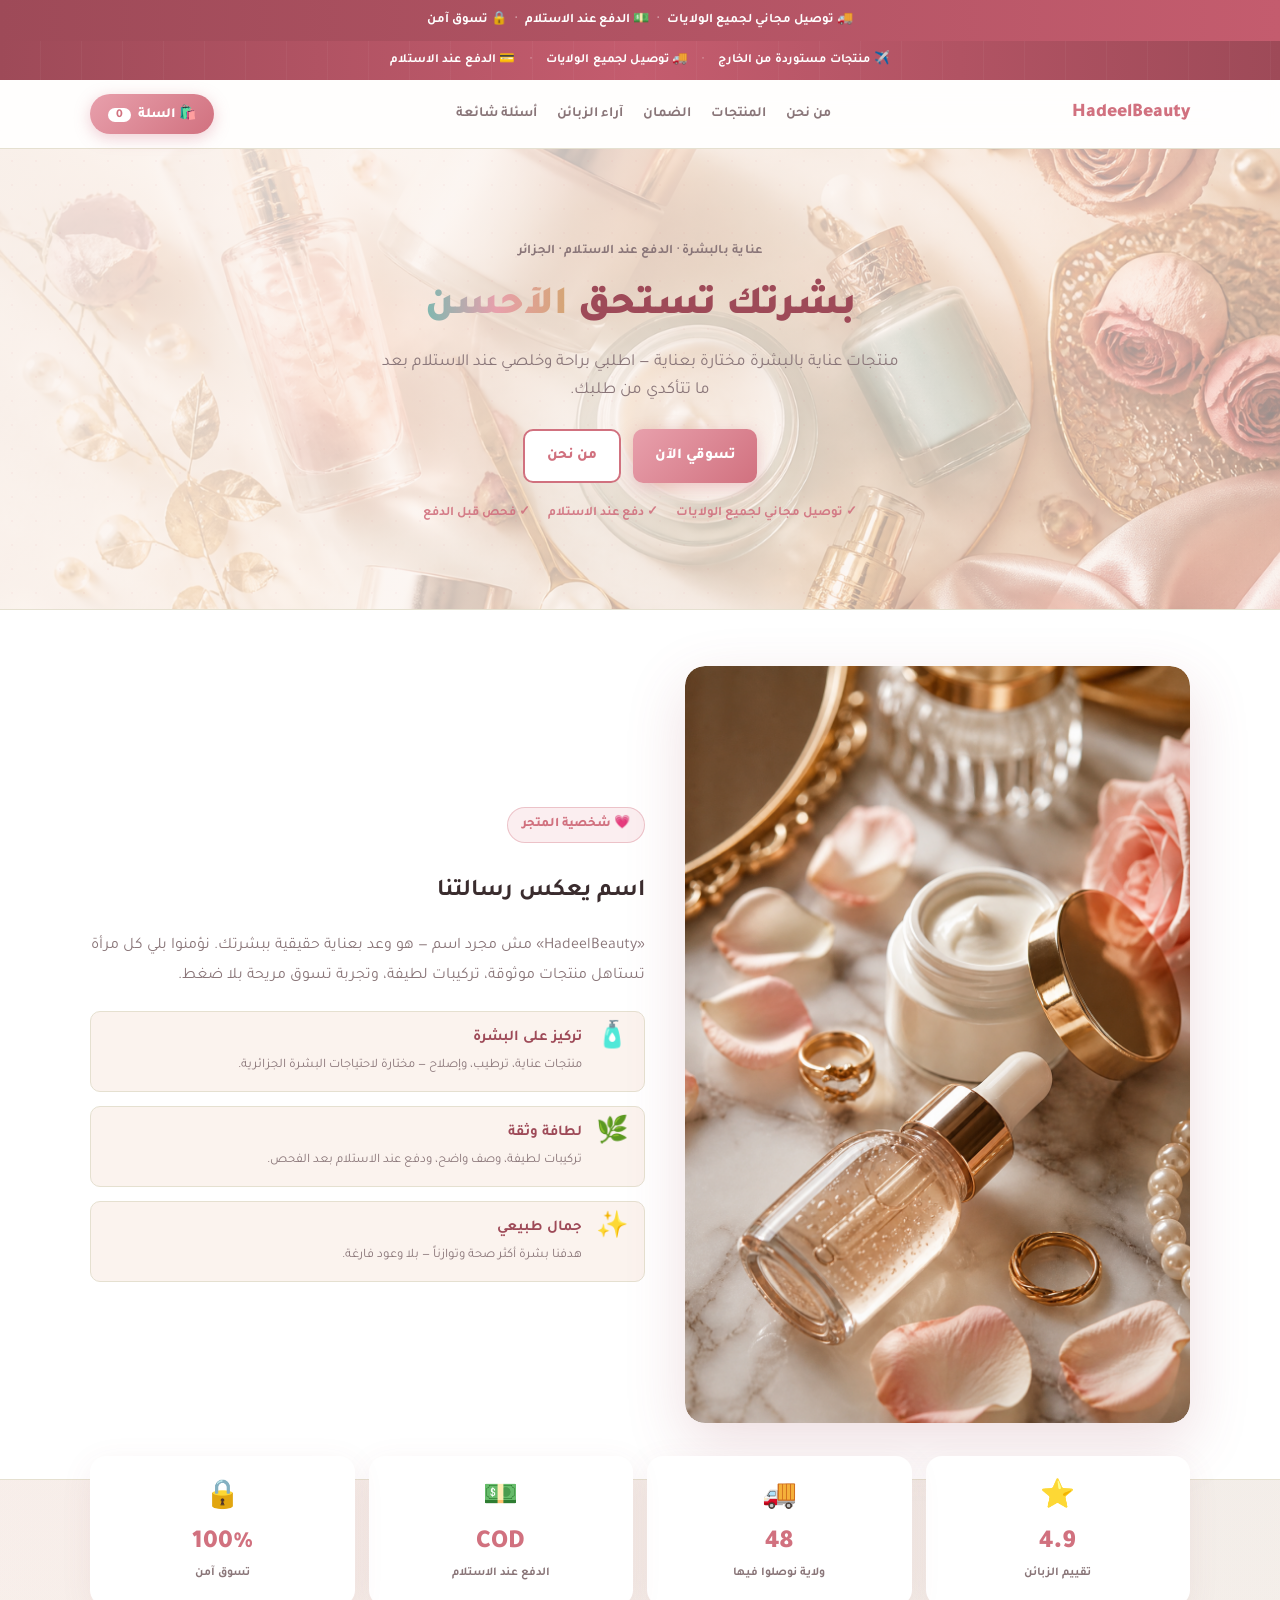
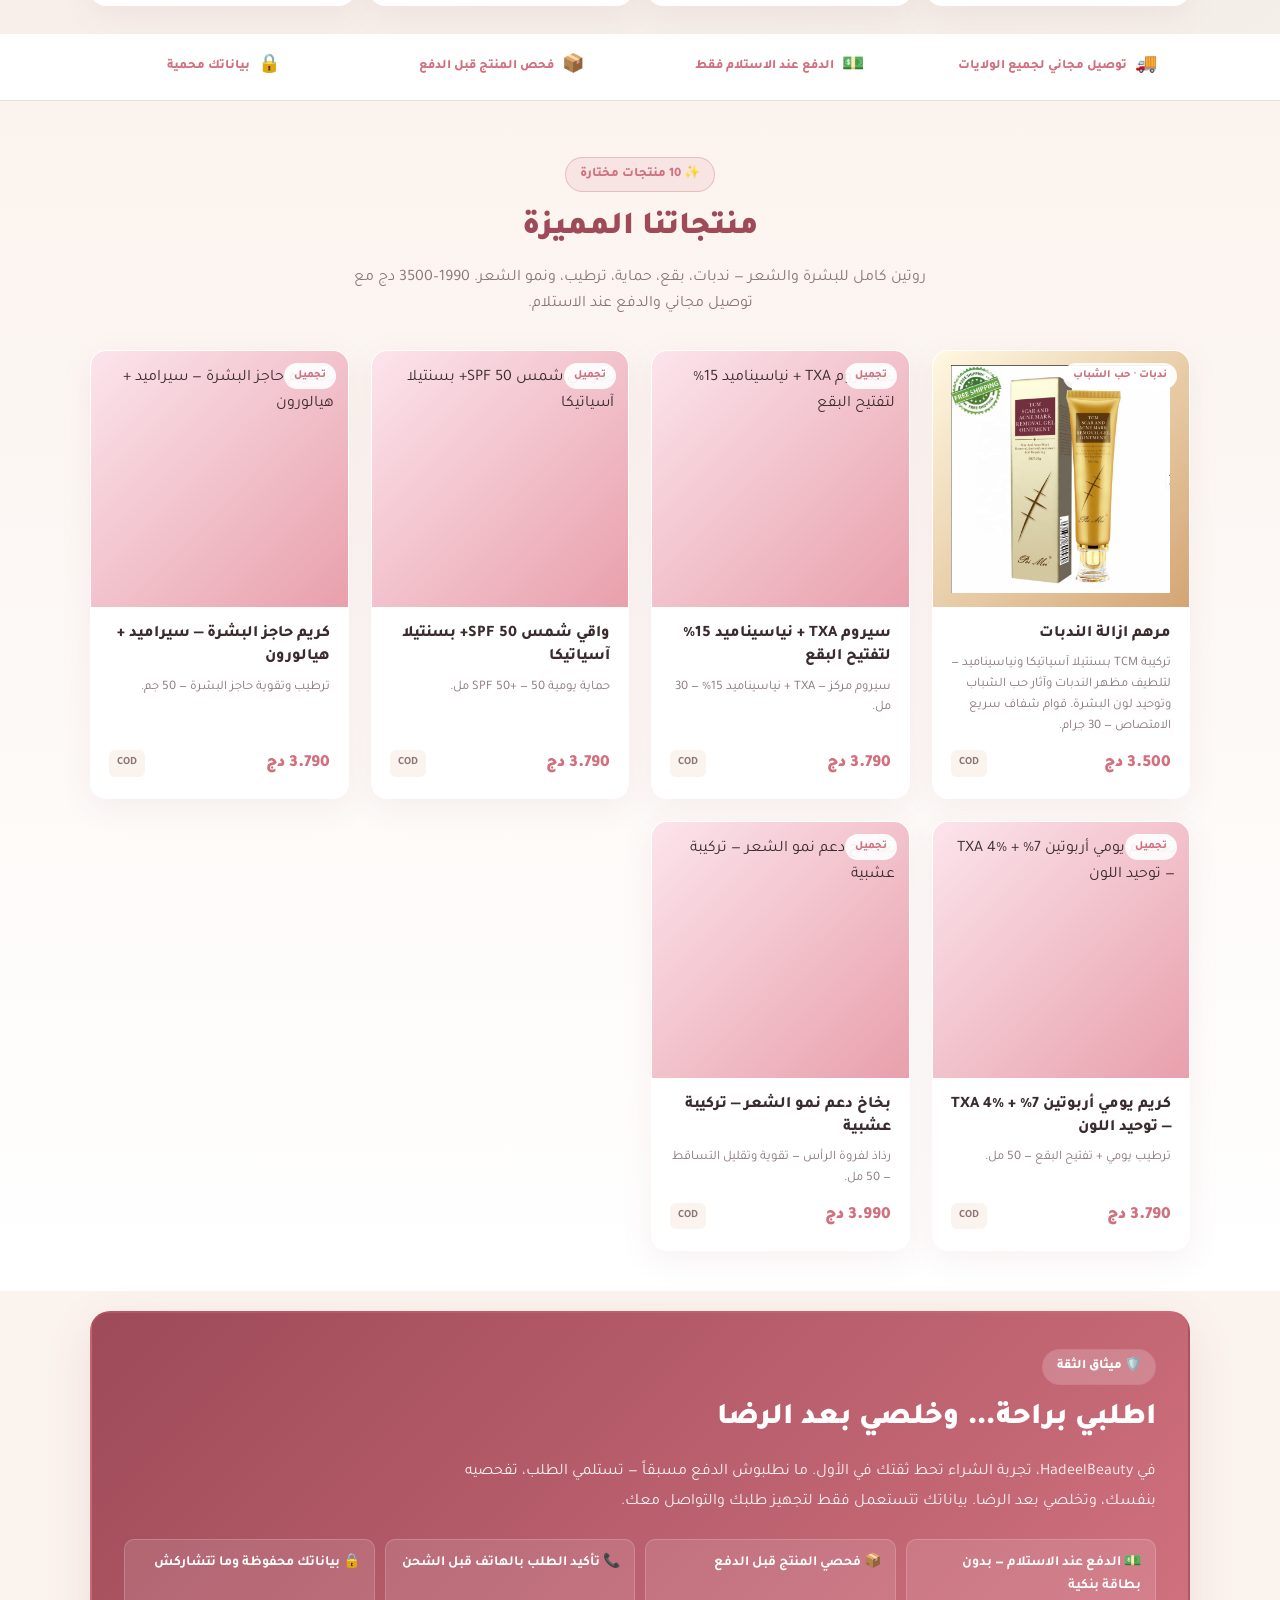
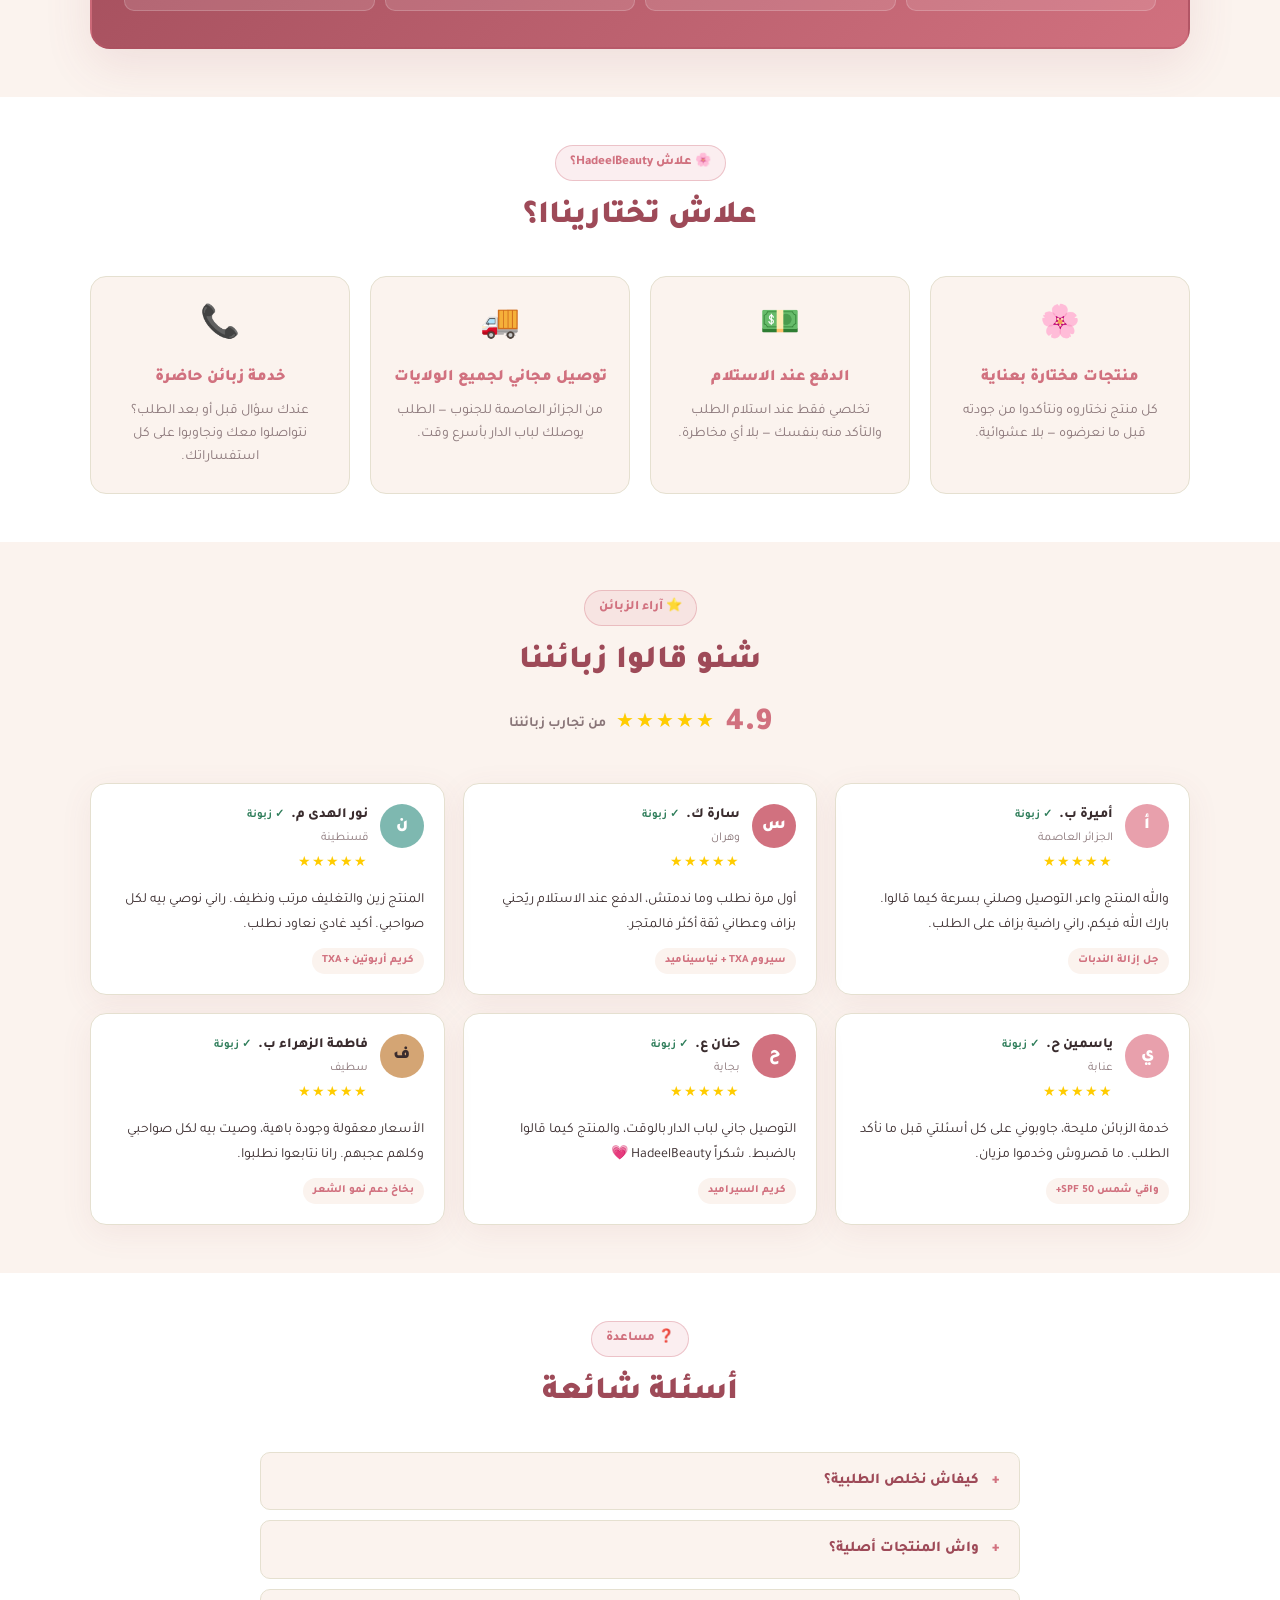
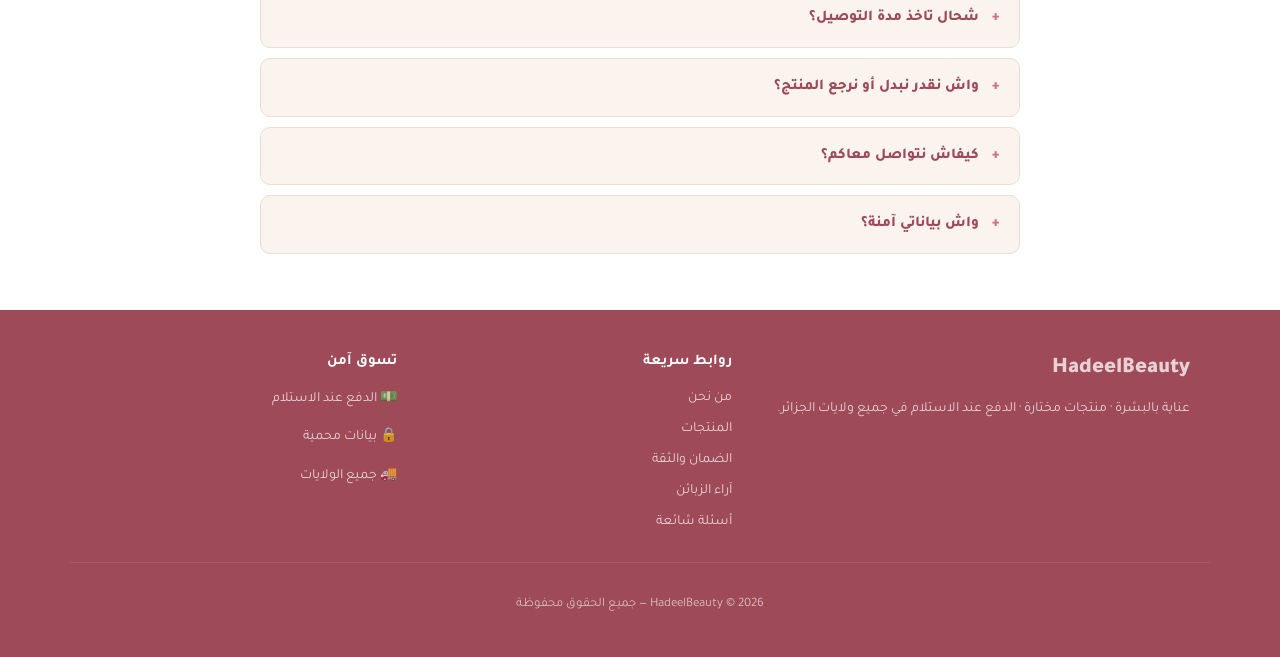
==== commit fb44f699: "Set scar gel price to 3500 DZD." ====
--- a/index.html
+++ b/index.html
@@ -187,7 +187,7 @@
       <div class="section-head">
         <span class="section-badge">✨ 10 منتجات مختارة</span>
         <h2 class="section-title">منتجاتنا المميزة</h2>
-        <p class="section-lead">روتين كامل للبشرة والشعر — ندبات، بقع، حماية، ترطيب، ونمو الشعر. 3790–3990 دج مع توصيل مجاني والدفع عند الاستلام.</p>
+        <p class="section-lead">روتين كامل للبشرة والشعر — ندبات، بقع، حماية، ترطيب، ونمو الشعر. 1990–3500 دج مع توصيل مجاني والدفع عند الاستلام.</p>
       </div>
       <div id="productGrid" class="product-grid">
         <p class="loading">جاري تحميل المنتجات...</p>
@@ -470,6 +470,6 @@
 </div>
 
 <script src="tracking.js?v=5" charset="UTF-8"></script>
-<script src="app.js?v=7" charset="UTF-8"></script>
+<script src="app.js?v=8" charset="UTF-8"></script>
 </body>
 </html>
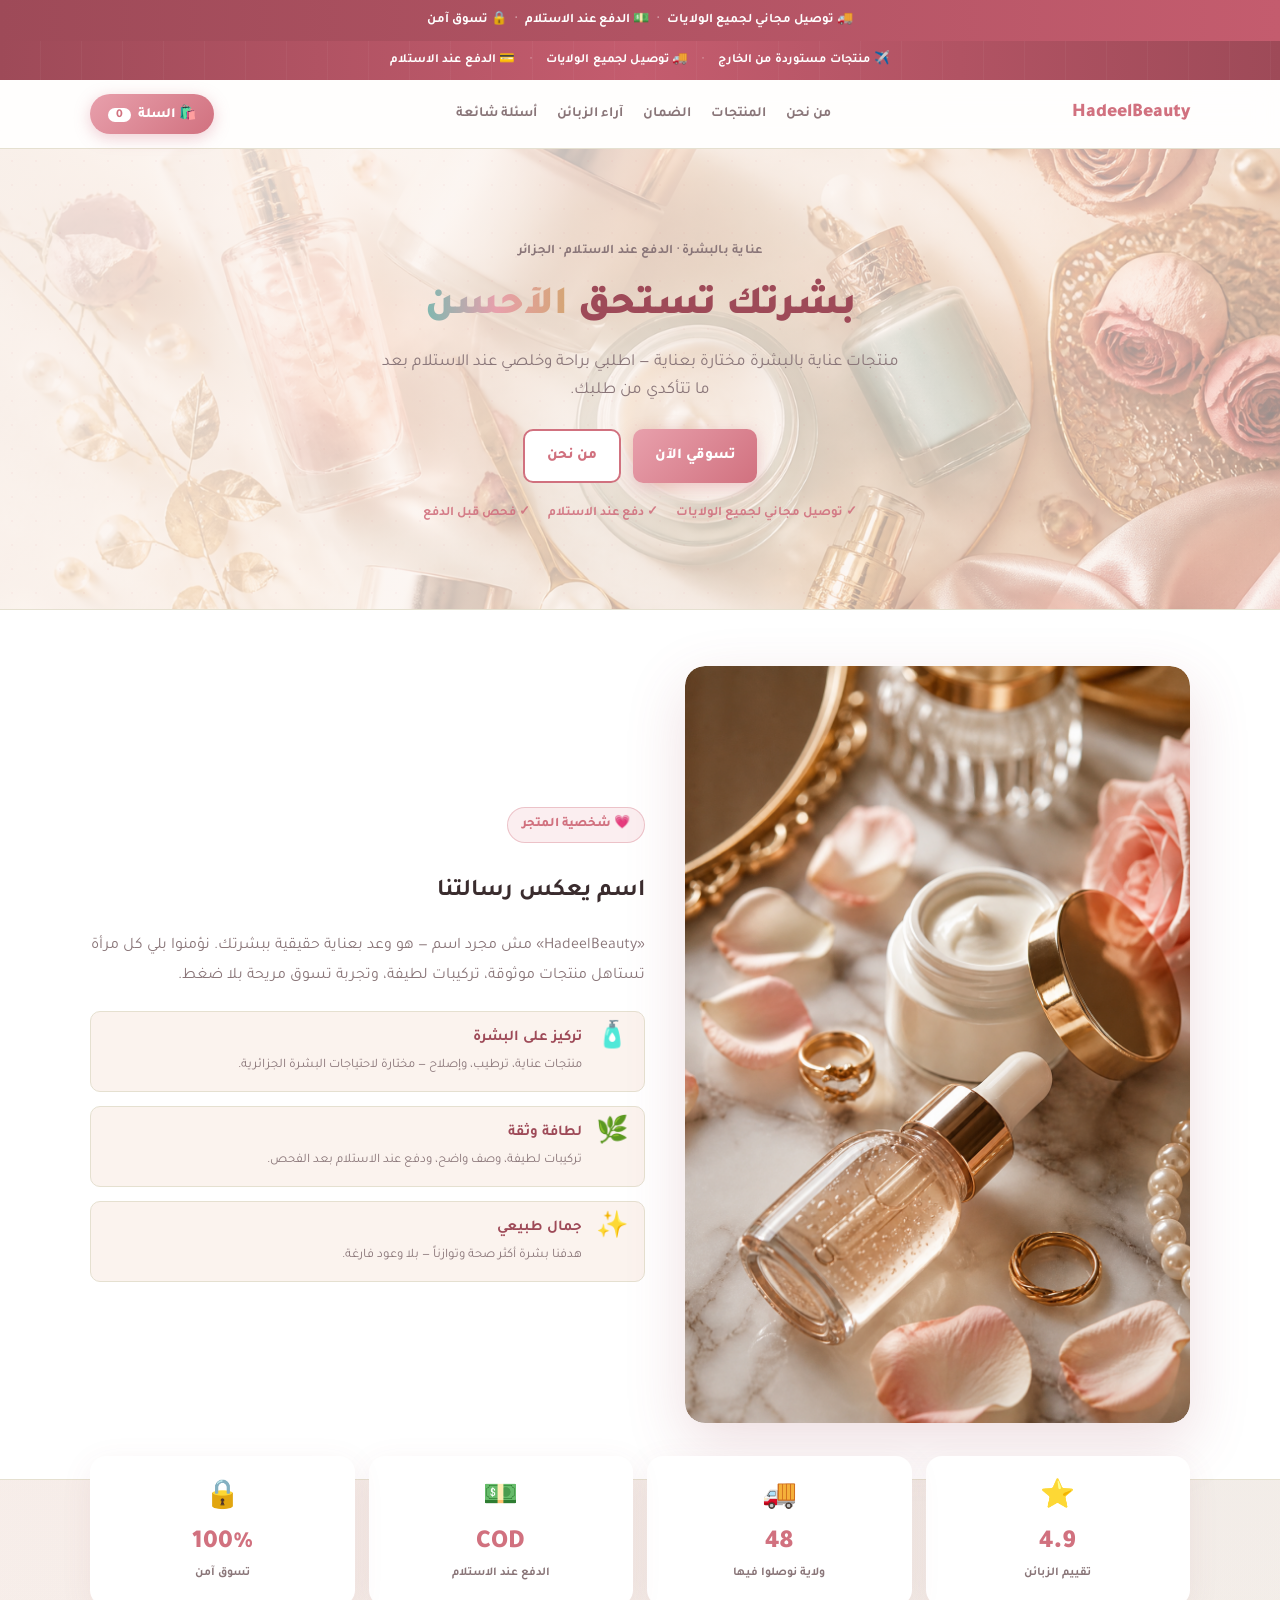
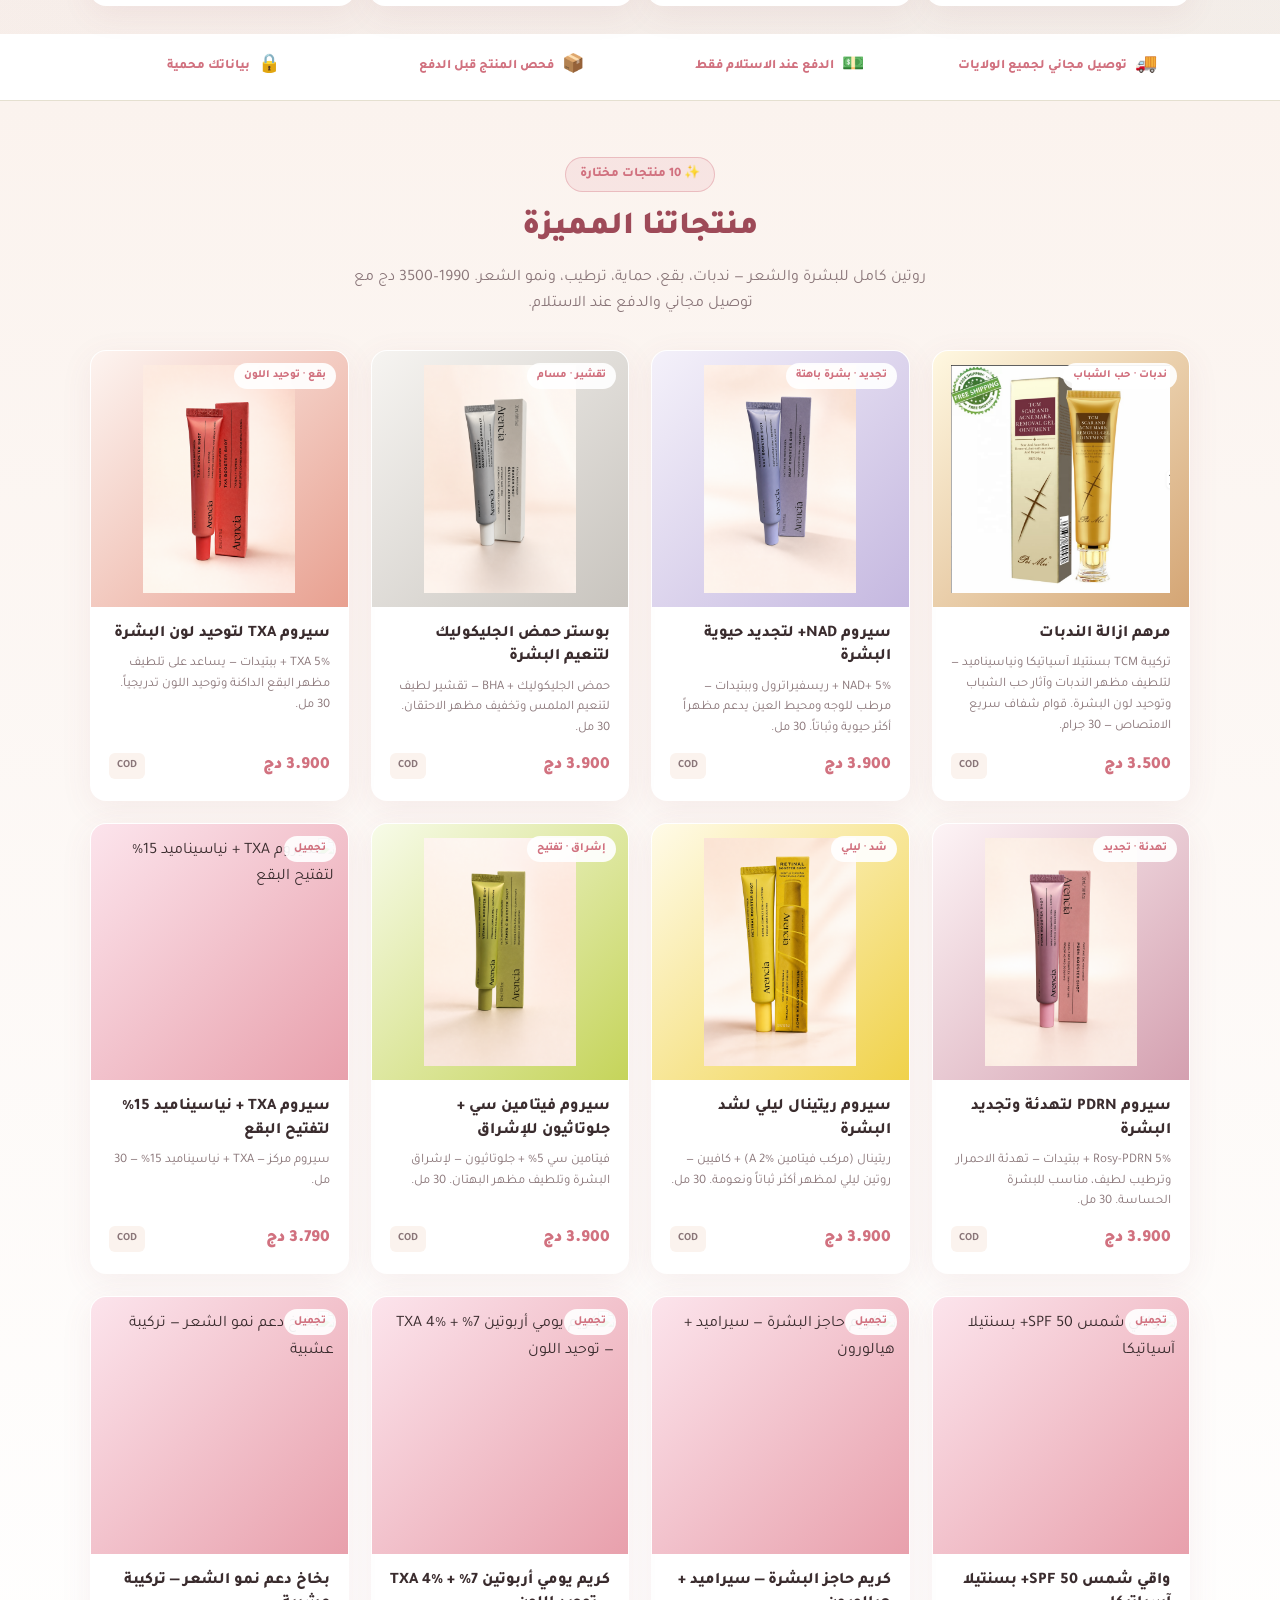
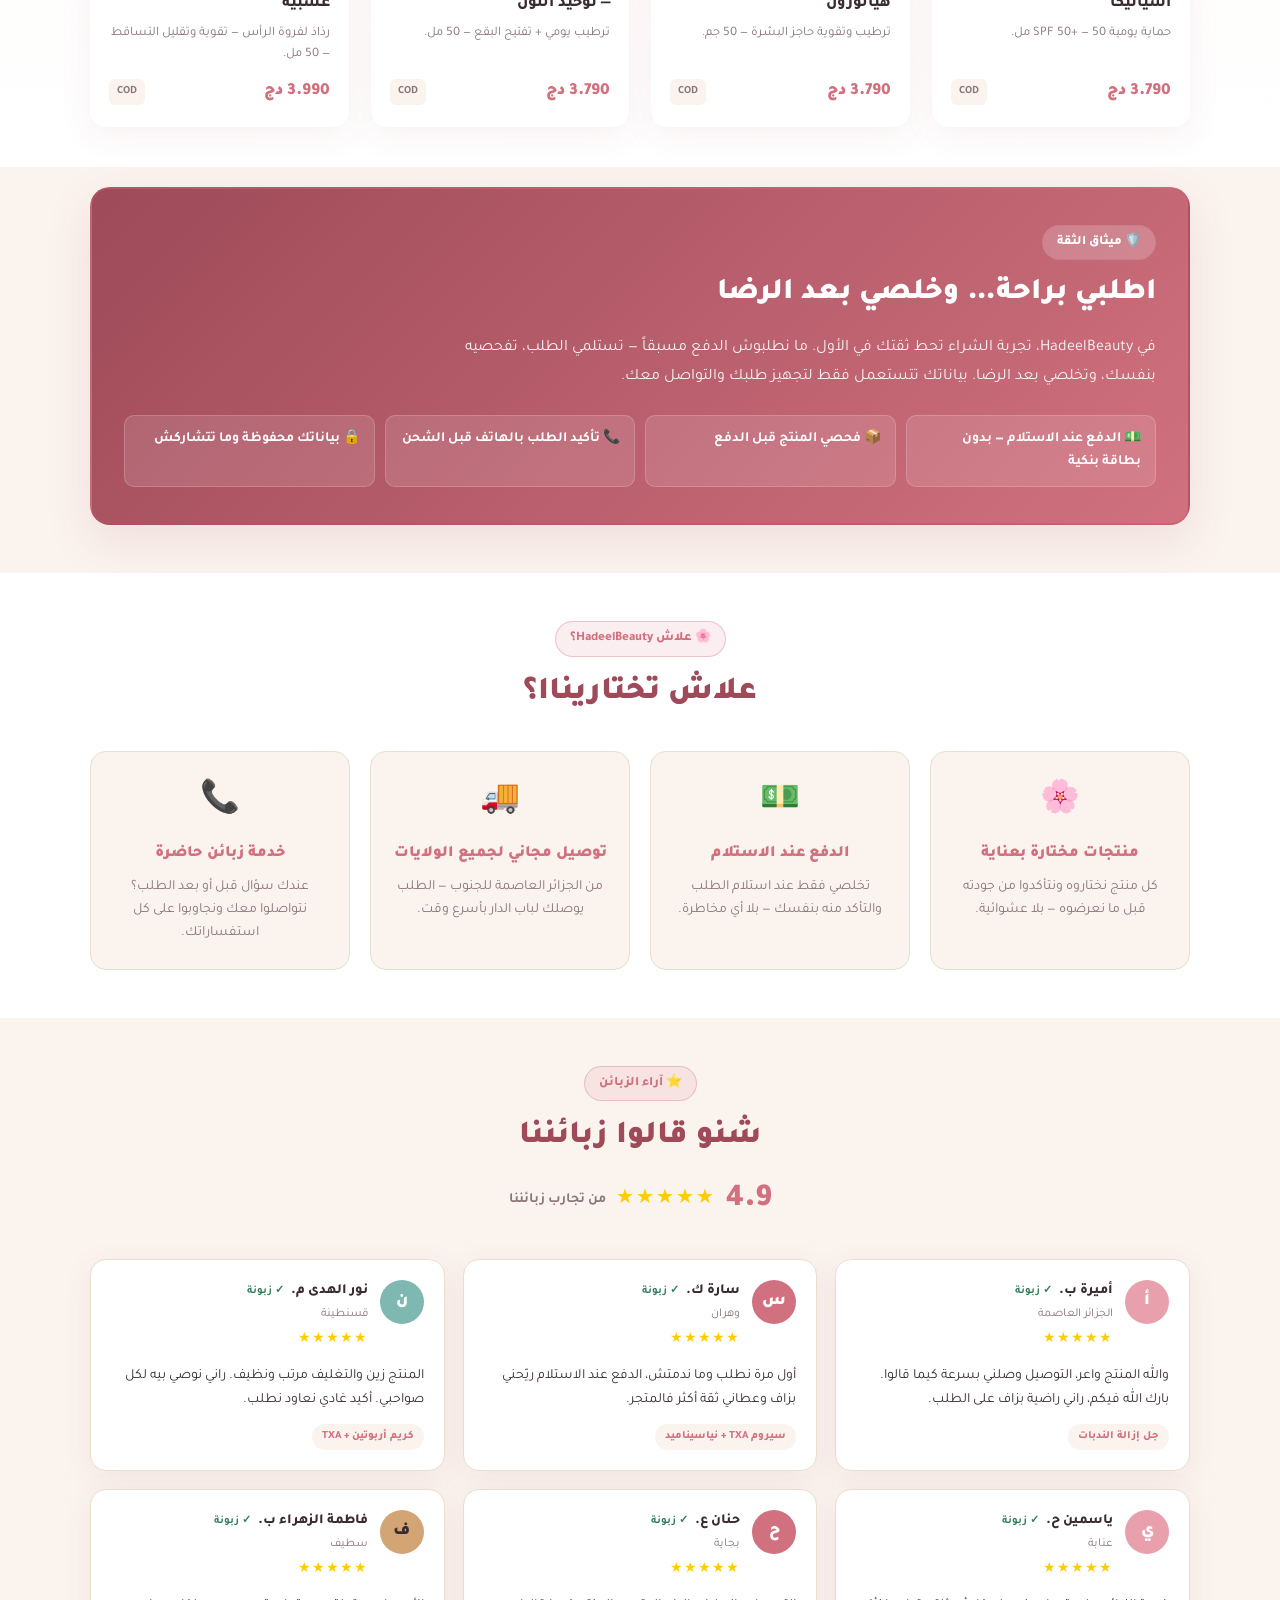
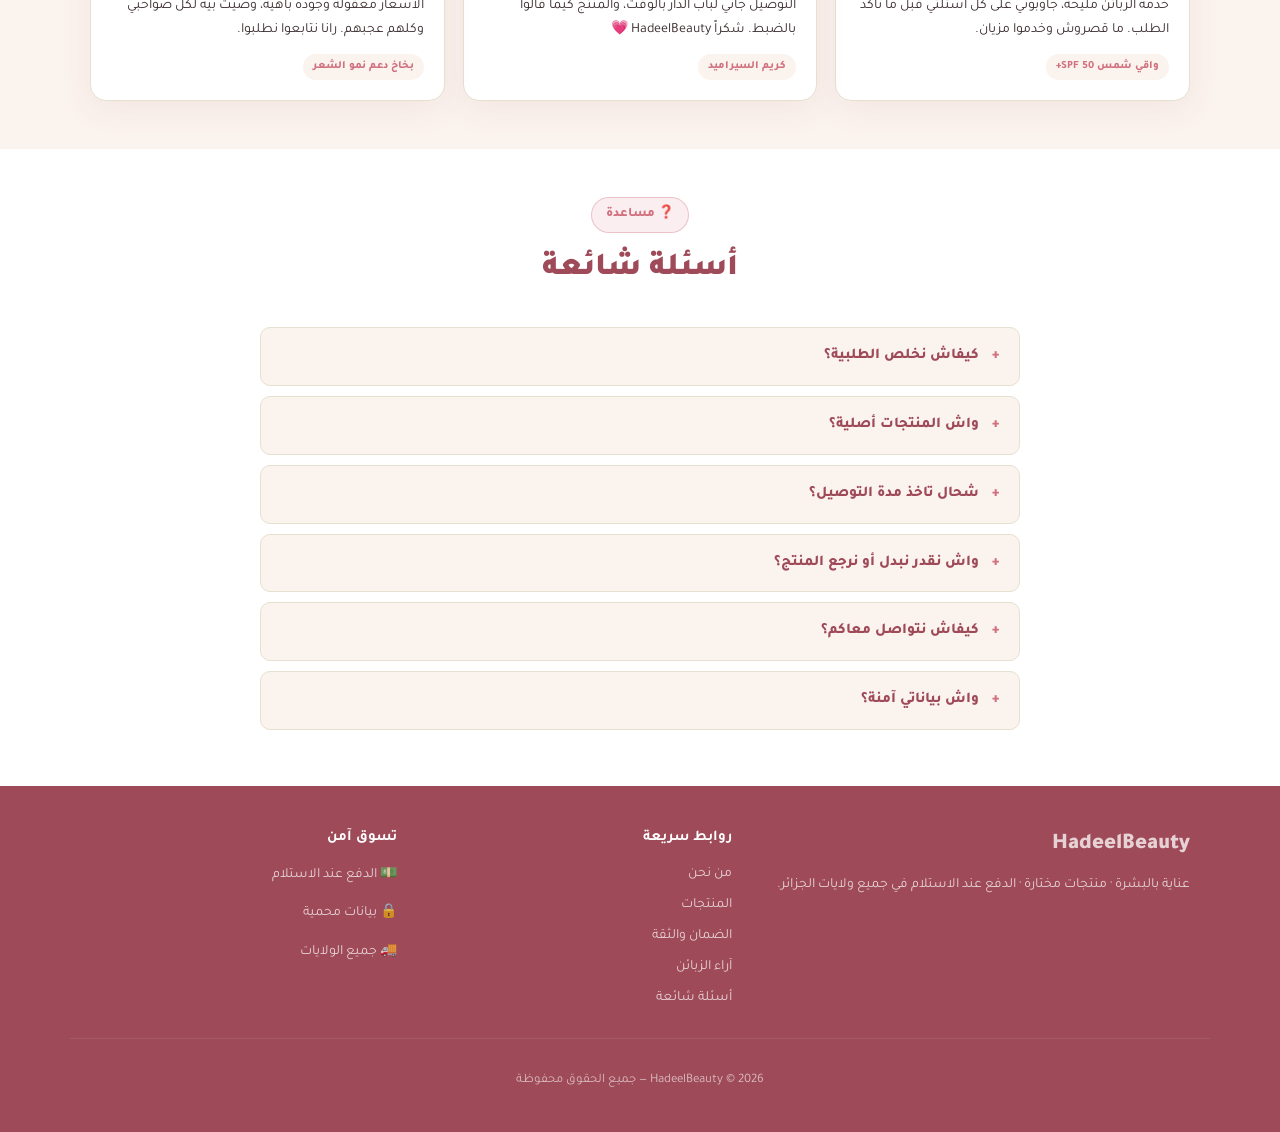
==== commit d11b10d2: "Add Arencia Booster Shot products with studio photos and simple product pages. EOF  Co-authored-by: " ====
--- a/index.html
+++ b/index.html
@@ -16,7 +16,7 @@
 <link rel="icon" type="image/png" href="assets/brand/logo-hadeelbeauty.png?v=1" />
 <link rel="apple-touch-icon" href="assets/brand/logo-hadeelbeauty.png?v=1" />
 <link rel="stylesheet" href="style.css?v=9" />
-<script src="config.js?v=5" charset="UTF-8"></script>
+<script src="config.js?v=6" charset="UTF-8"></script>
 <script>
 (function () {
   var id = (window.HADEELBEAUTY_CONFIG && window.HADEELBEAUTY_CONFIG.META_PIXEL_ID) || "";
@@ -470,6 +470,6 @@
 </div>
 
 <script src="tracking.js?v=5" charset="UTF-8"></script>
-<script src="app.js?v=8" charset="UTF-8"></script>
+<script src="app.js?v=9" charset="UTF-8"></script>
 </body>
 </html>
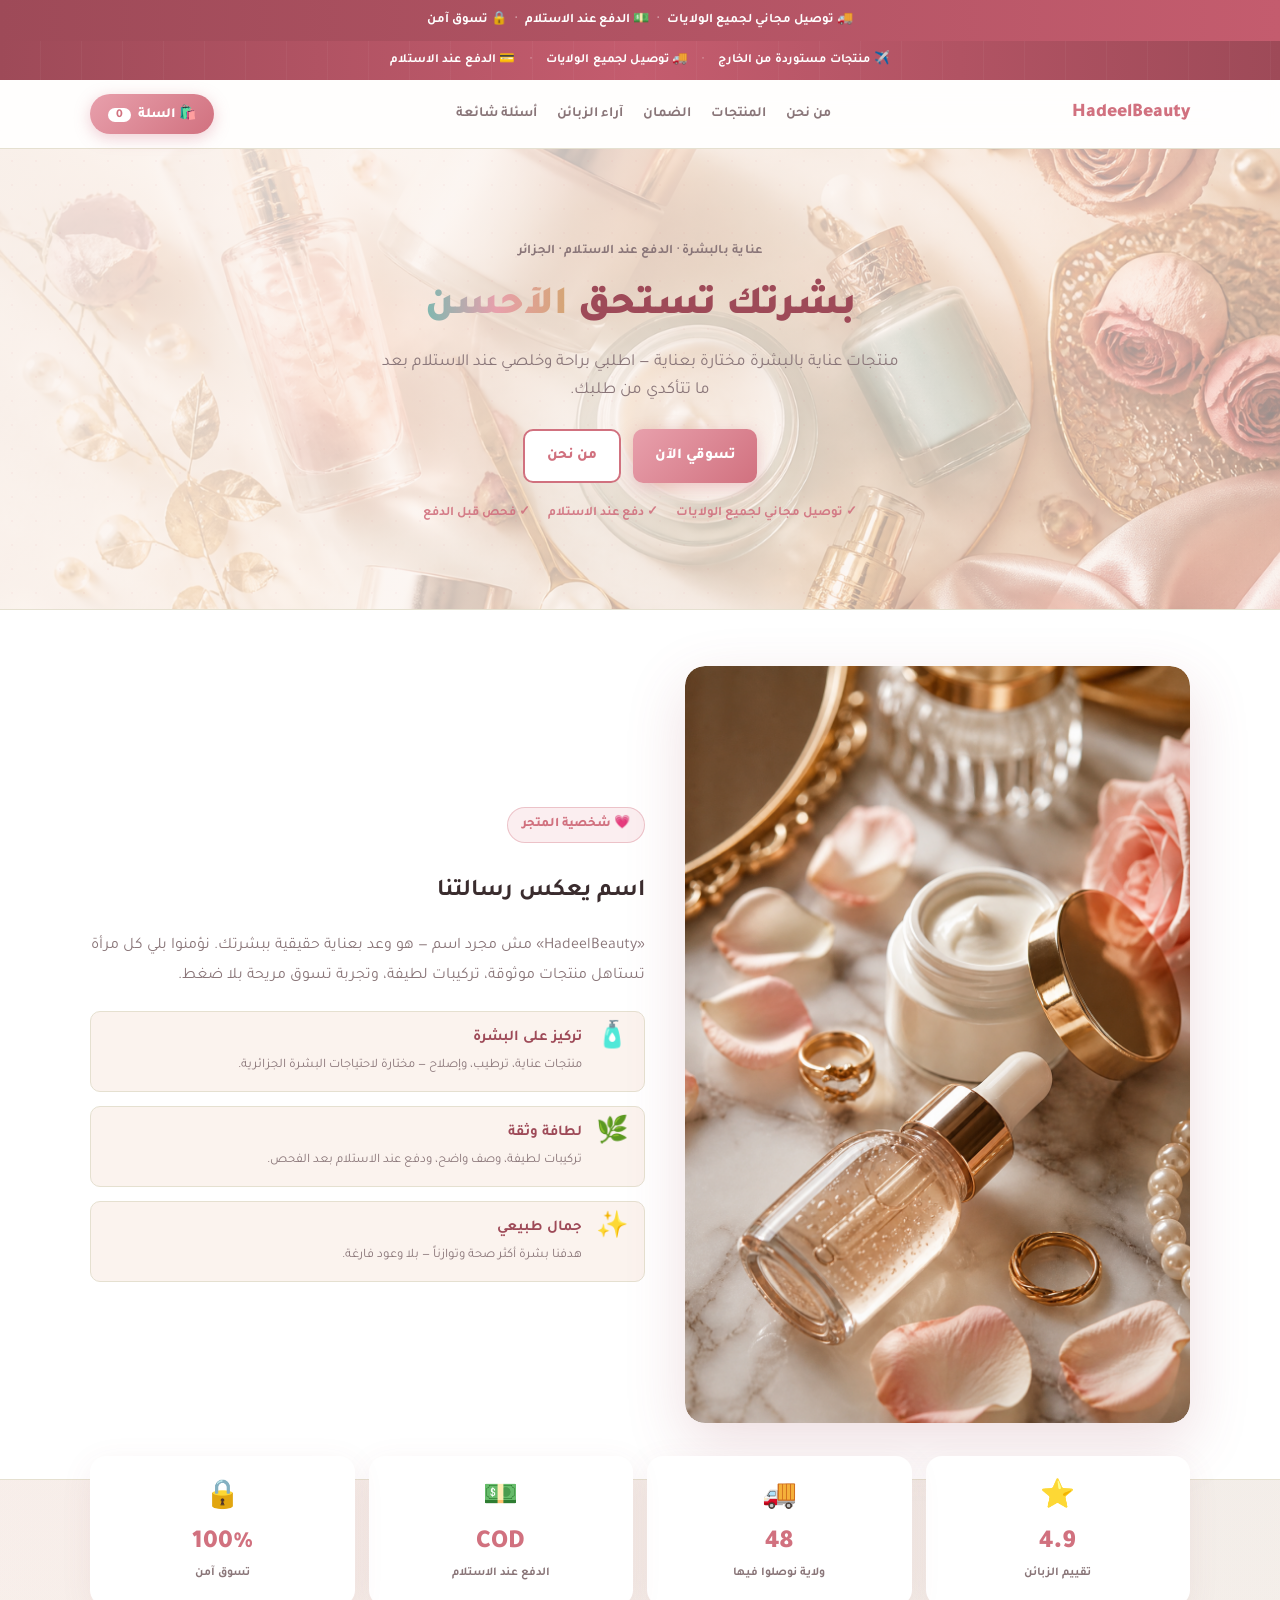
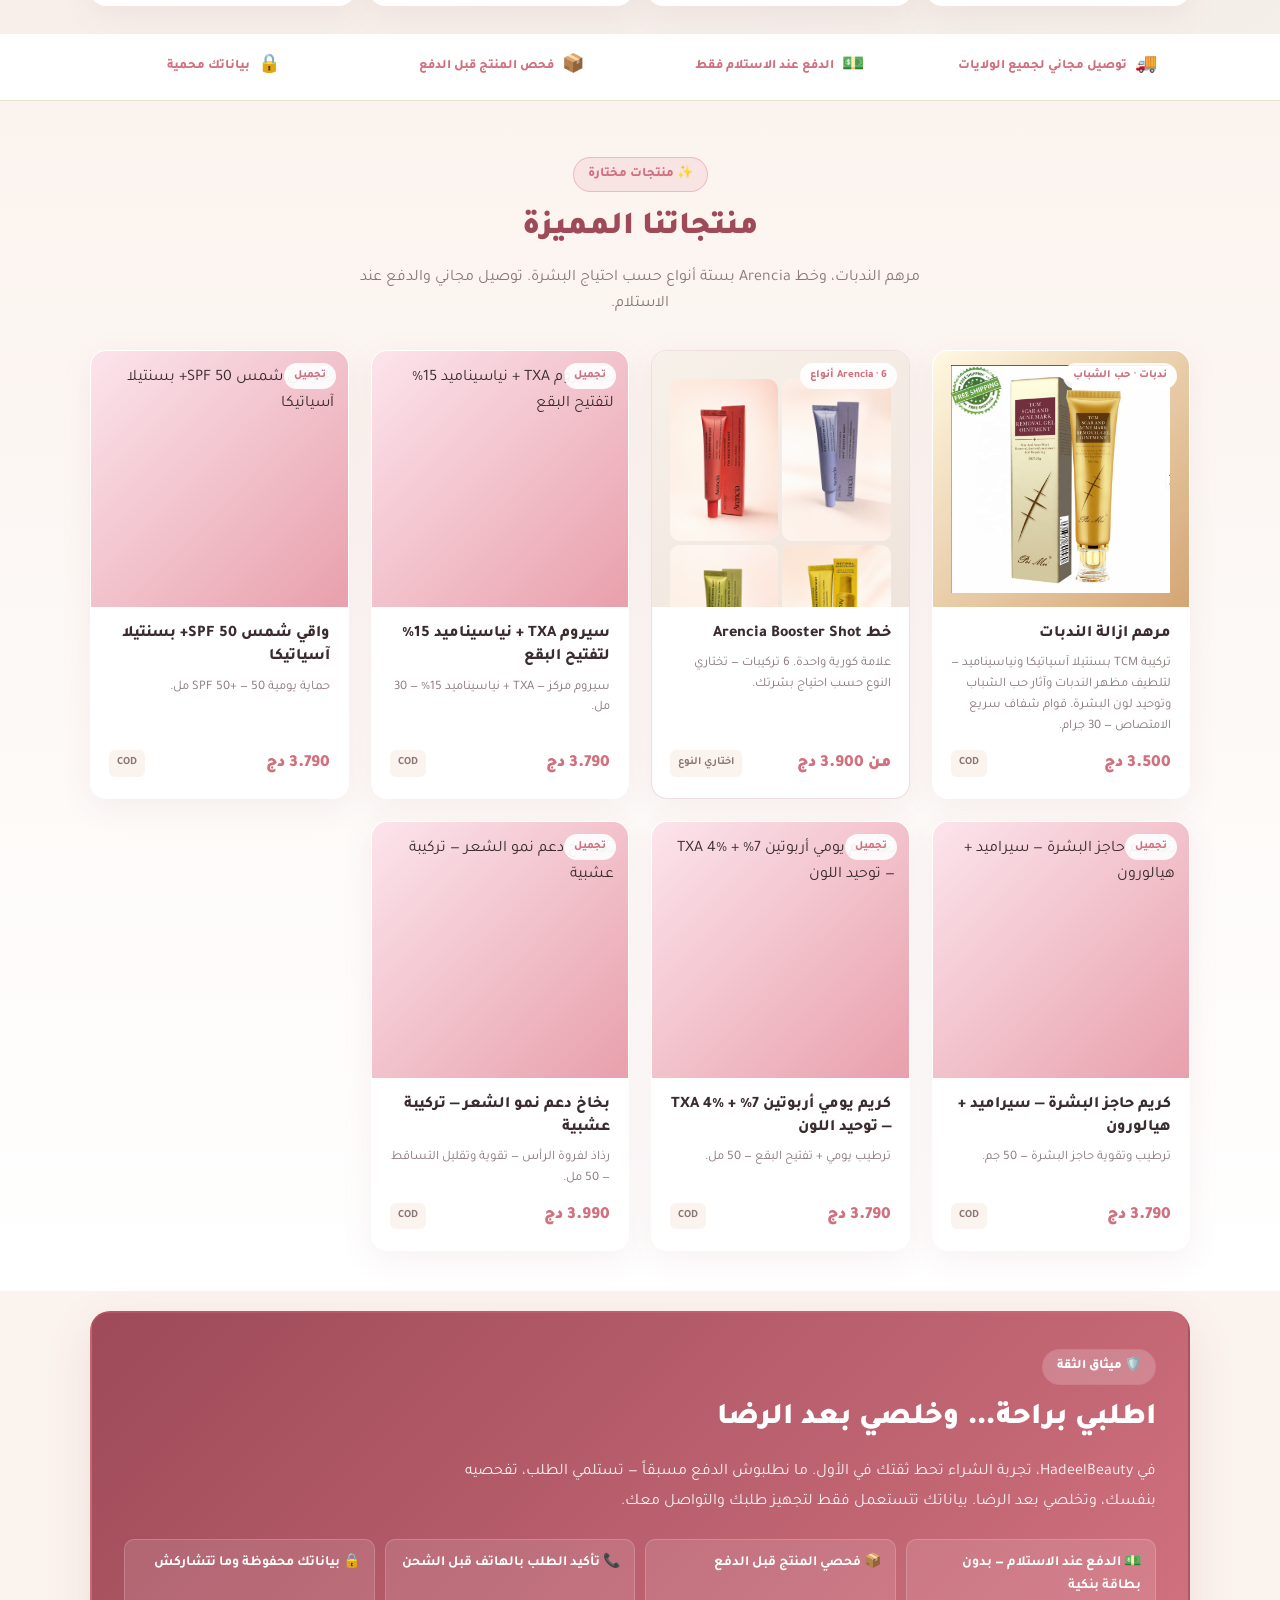
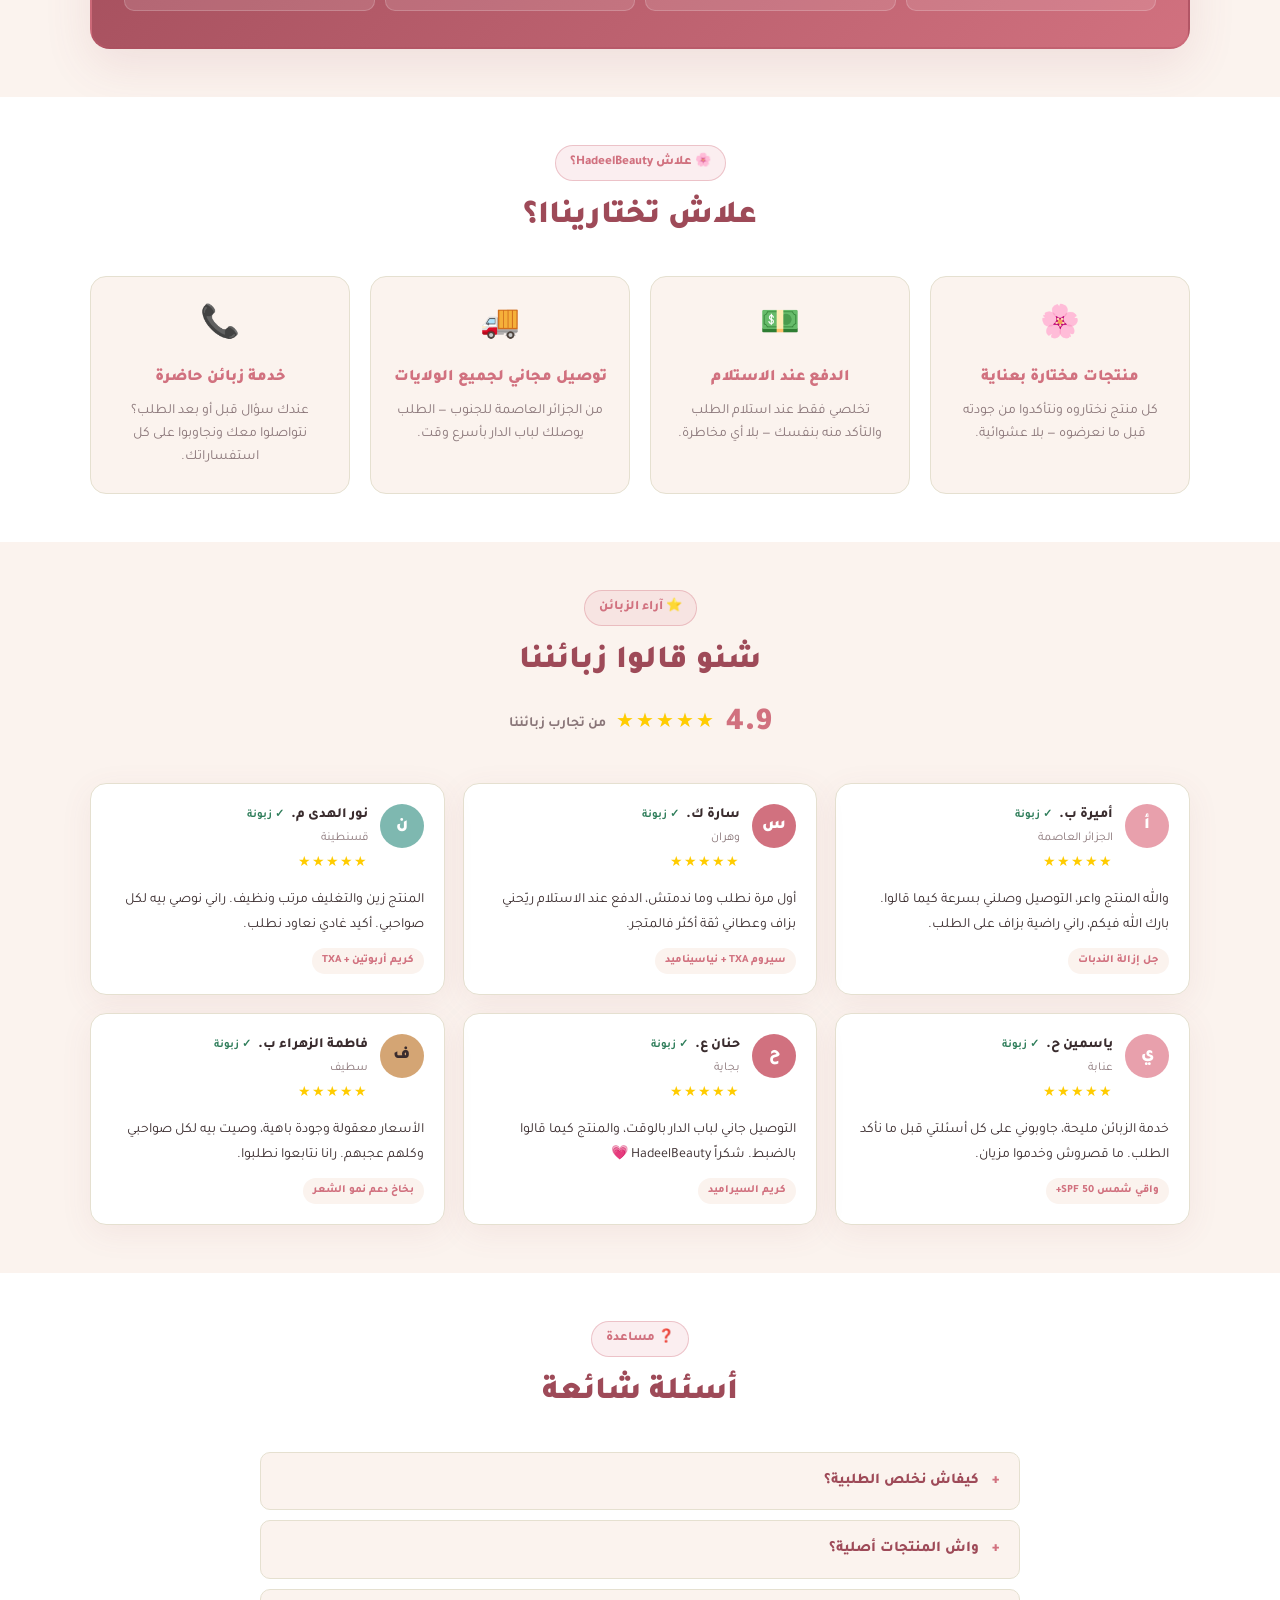
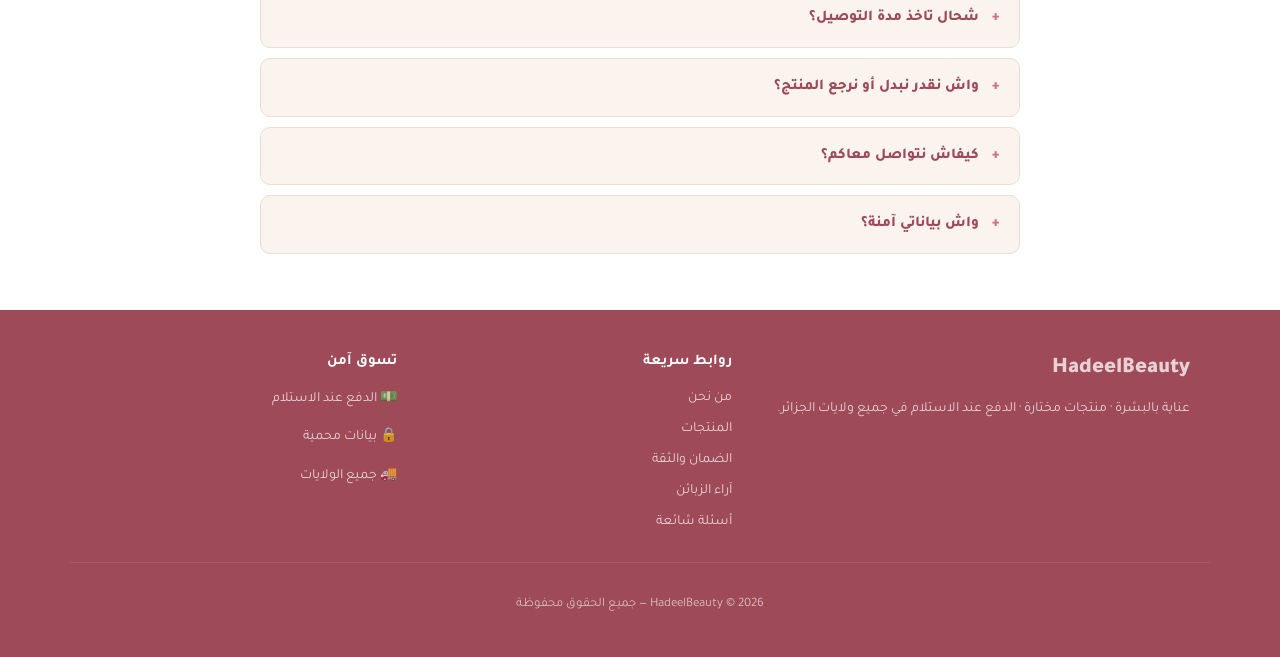
==== commit 7e6d948a: "Group Arencia products as one brand line with type filters. EOF  Co-authored-by: Cursor <cursoragent" ====
--- a/index.html
+++ b/index.html
@@ -15,8 +15,8 @@
 <link href="https://fonts.googleapis.com/css2?family=Tajawal:wght@400;500;700;800;900&display=swap" rel="stylesheet">
 <link rel="icon" type="image/png" href="assets/brand/logo-hadeelbeauty.png?v=1" />
 <link rel="apple-touch-icon" href="assets/brand/logo-hadeelbeauty.png?v=1" />
-<link rel="stylesheet" href="style.css?v=9" />
-<script src="config.js?v=6" charset="UTF-8"></script>
+<link rel="stylesheet" href="style.css?v=10" />
+<script src="config.js?v=7" charset="UTF-8"></script>
 <script>
 (function () {
   var id = (window.HADEELBEAUTY_CONFIG && window.HADEELBEAUTY_CONFIG.META_PIXEL_ID) || "";
@@ -185,9 +185,9 @@
   <section id="products" class="products-section">
     <div class="container">
       <div class="section-head">
-        <span class="section-badge">✨ 10 منتجات مختارة</span>
+        <span class="section-badge">✨ منتجات مختارة</span>
         <h2 class="section-title">منتجاتنا المميزة</h2>
-        <p class="section-lead">روتين كامل للبشرة والشعر — ندبات، بقع، حماية، ترطيب، ونمو الشعر. 1990–3500 دج مع توصيل مجاني والدفع عند الاستلام.</p>
+        <p class="section-lead">مرهم الندبات، وخط Arencia بستة أنواع حسب احتياج البشرة. توصيل مجاني والدفع عند الاستلام.</p>
       </div>
       <div id="productGrid" class="product-grid">
         <p class="loading">جاري تحميل المنتجات...</p>
@@ -470,6 +470,6 @@
 </div>
 
 <script src="tracking.js?v=5" charset="UTF-8"></script>
-<script src="app.js?v=9" charset="UTF-8"></script>
+<script src="app.js?v=10" charset="UTF-8"></script>
 </body>
 </html>
--- a/style.css
+++ b/style.css
@@ -2309,3 +2309,141 @@
   .pd-hero-media { order: 2; }
   .pd-back { display: none; }
 }
+
+.pd-brand-crumb {
+  margin: 6px 0 0;
+  font-size: 13px;
+  font-weight: 700;
+  color: var(--muted);
+}
+
+.pd-brand-crumb a {
+  color: var(--brand-green-deep);
+  text-decoration: underline;
+  text-underline-offset: 3px;
+}
+
+.product-card--brand {
+  border: 1px solid rgba(158, 74, 88, 0.18);
+}
+
+.product-thumb--mosaic {
+  background: linear-gradient(145deg, #f7f1ea 0%, #efe4dc 100%);
+}
+
+.brand-mosaic {
+  display: grid;
+  grid-template-columns: 1fr 1fr;
+  grid-template-rows: 1fr 1fr;
+  width: 100%;
+  height: 100%;
+  gap: 4px;
+  padding: 28px 18px 14px;
+}
+
+.brand-mosaic img {
+  width: 100%;
+  height: 100%;
+  object-fit: contain;
+  padding: 0;
+  background: rgba(255, 255, 255, 0.55);
+  border-radius: 10px;
+}
+
+.arencia-page {
+  padding-bottom: 48px;
+}
+
+.arencia-hero {
+  background: linear-gradient(145deg, #fff8f0 0%, var(--cream) 60%, #fff 100%);
+  padding: 36px 0 28px;
+}
+
+.arencia-hero-inner {
+  max-width: 720px;
+}
+
+.arencia-hero h1 {
+  font-size: clamp(26px, 4vw, 38px);
+  font-weight: 900;
+  color: var(--brand-green-deep);
+  line-height: 1.35;
+  margin: 10px 0 12px;
+}
+
+.arencia-lead {
+  color: var(--muted);
+  font-size: 16px;
+  margin: 0 0 16px;
+}
+
+.arencia-hero-pills {
+  display: flex;
+  flex-wrap: wrap;
+  gap: 8px;
+  list-style: none;
+  padding: 0;
+  margin: 0;
+}
+
+.arencia-hero-pills li {
+  background: #fff;
+  border: 1px solid var(--border);
+  border-radius: 999px;
+  padding: 6px 12px;
+  font-size: 13px;
+  font-weight: 700;
+}
+
+.arencia-line {
+  padding: 8px 0 24px;
+}
+
+.arencia-filters {
+  display: flex;
+  flex-wrap: wrap;
+  gap: 8px;
+  margin: 8px 0 22px;
+}
+
+.arencia-chip {
+  border: 1px solid var(--border);
+  background: #fff;
+  color: var(--brand-green-deep);
+  border-radius: 999px;
+  padding: 8px 14px;
+  font-family: inherit;
+  font-size: 13px;
+  font-weight: 800;
+  cursor: pointer;
+}
+
+.arencia-chip.is-active {
+  background: var(--brand-green-deep);
+  color: #fff;
+  border-color: var(--brand-green-deep);
+}
+
+.arencia-group {
+  margin-bottom: 36px;
+}
+
+.arencia-group-head h2 {
+  margin: 0 0 4px;
+  font-size: 22px;
+  color: var(--brand-green-deep);
+}
+
+.arencia-group-head p {
+  margin: 0 0 16px;
+  color: var(--muted);
+  font-size: 14px;
+}
+
+.arencia-card-kicker {
+  margin: 0;
+  font-size: 12px;
+  font-weight: 800;
+  letter-spacing: 0.04em;
+  color: var(--brand-green-dark);
+}
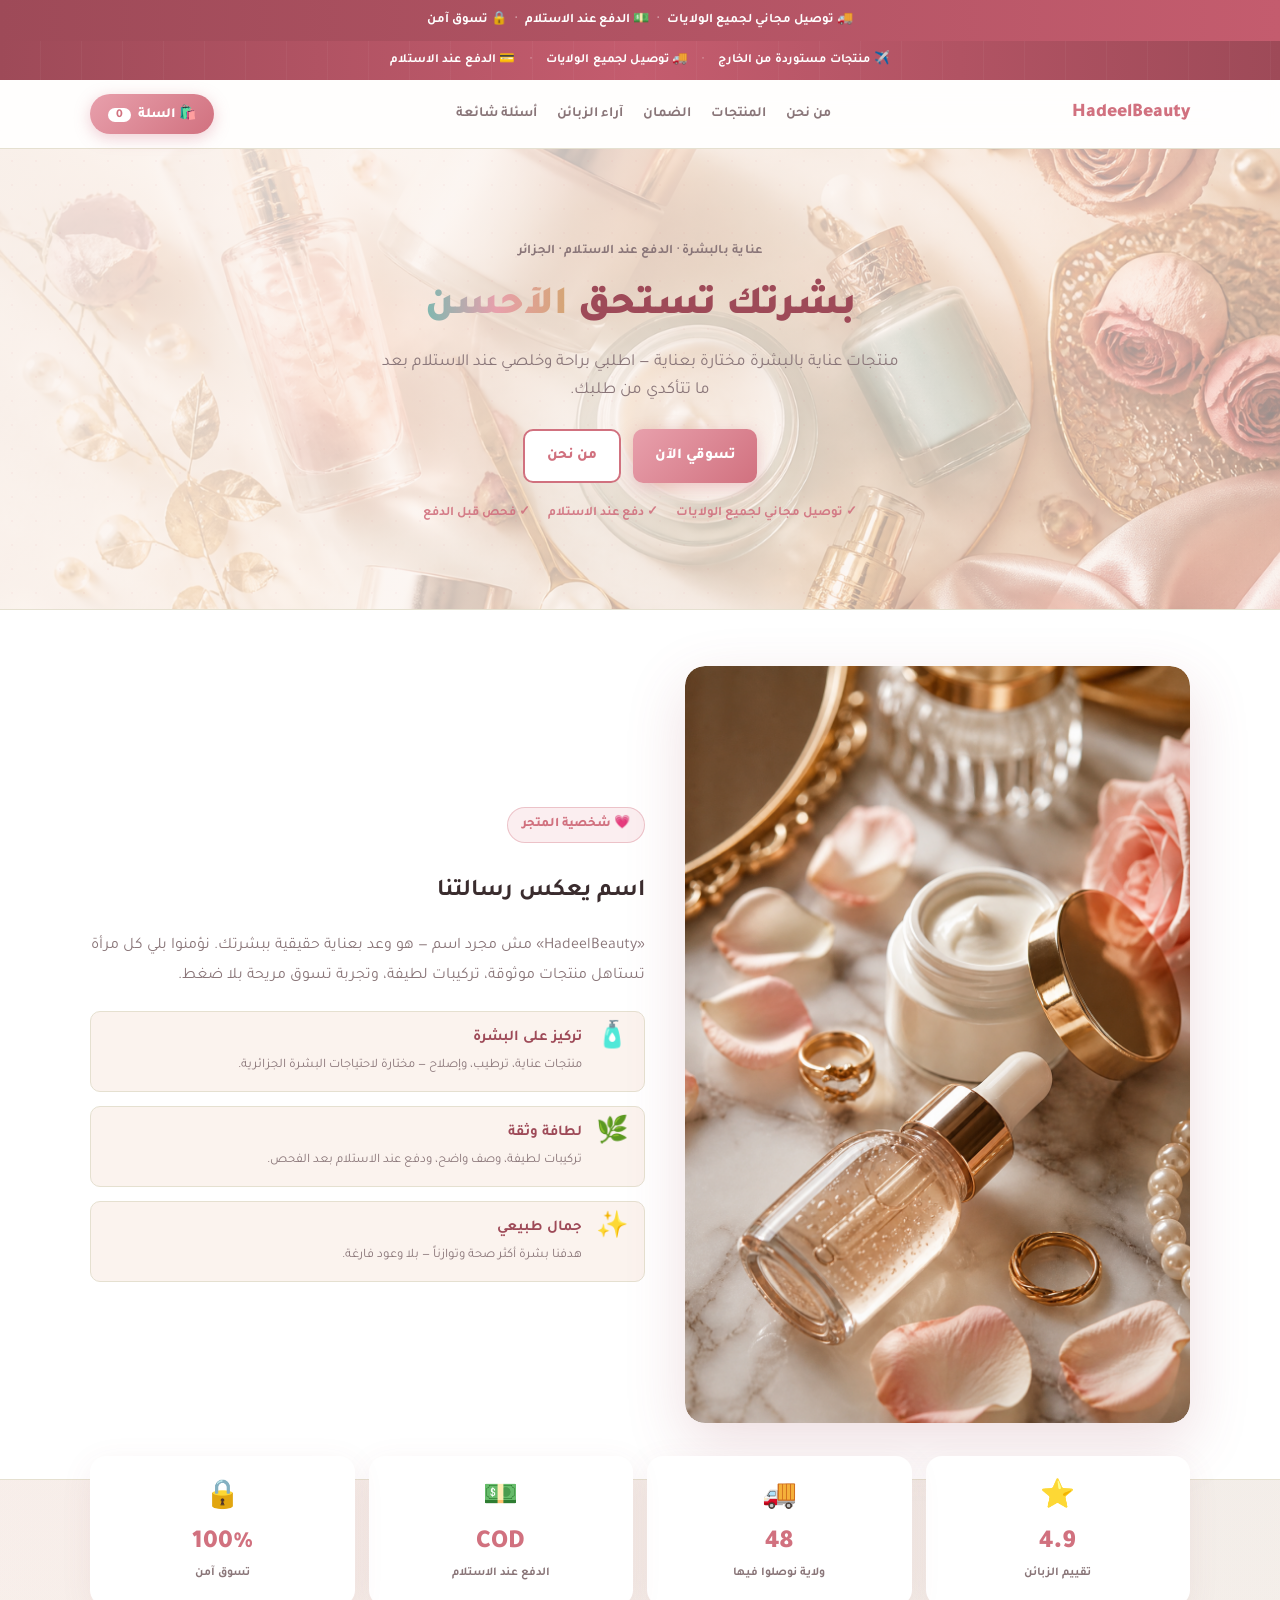
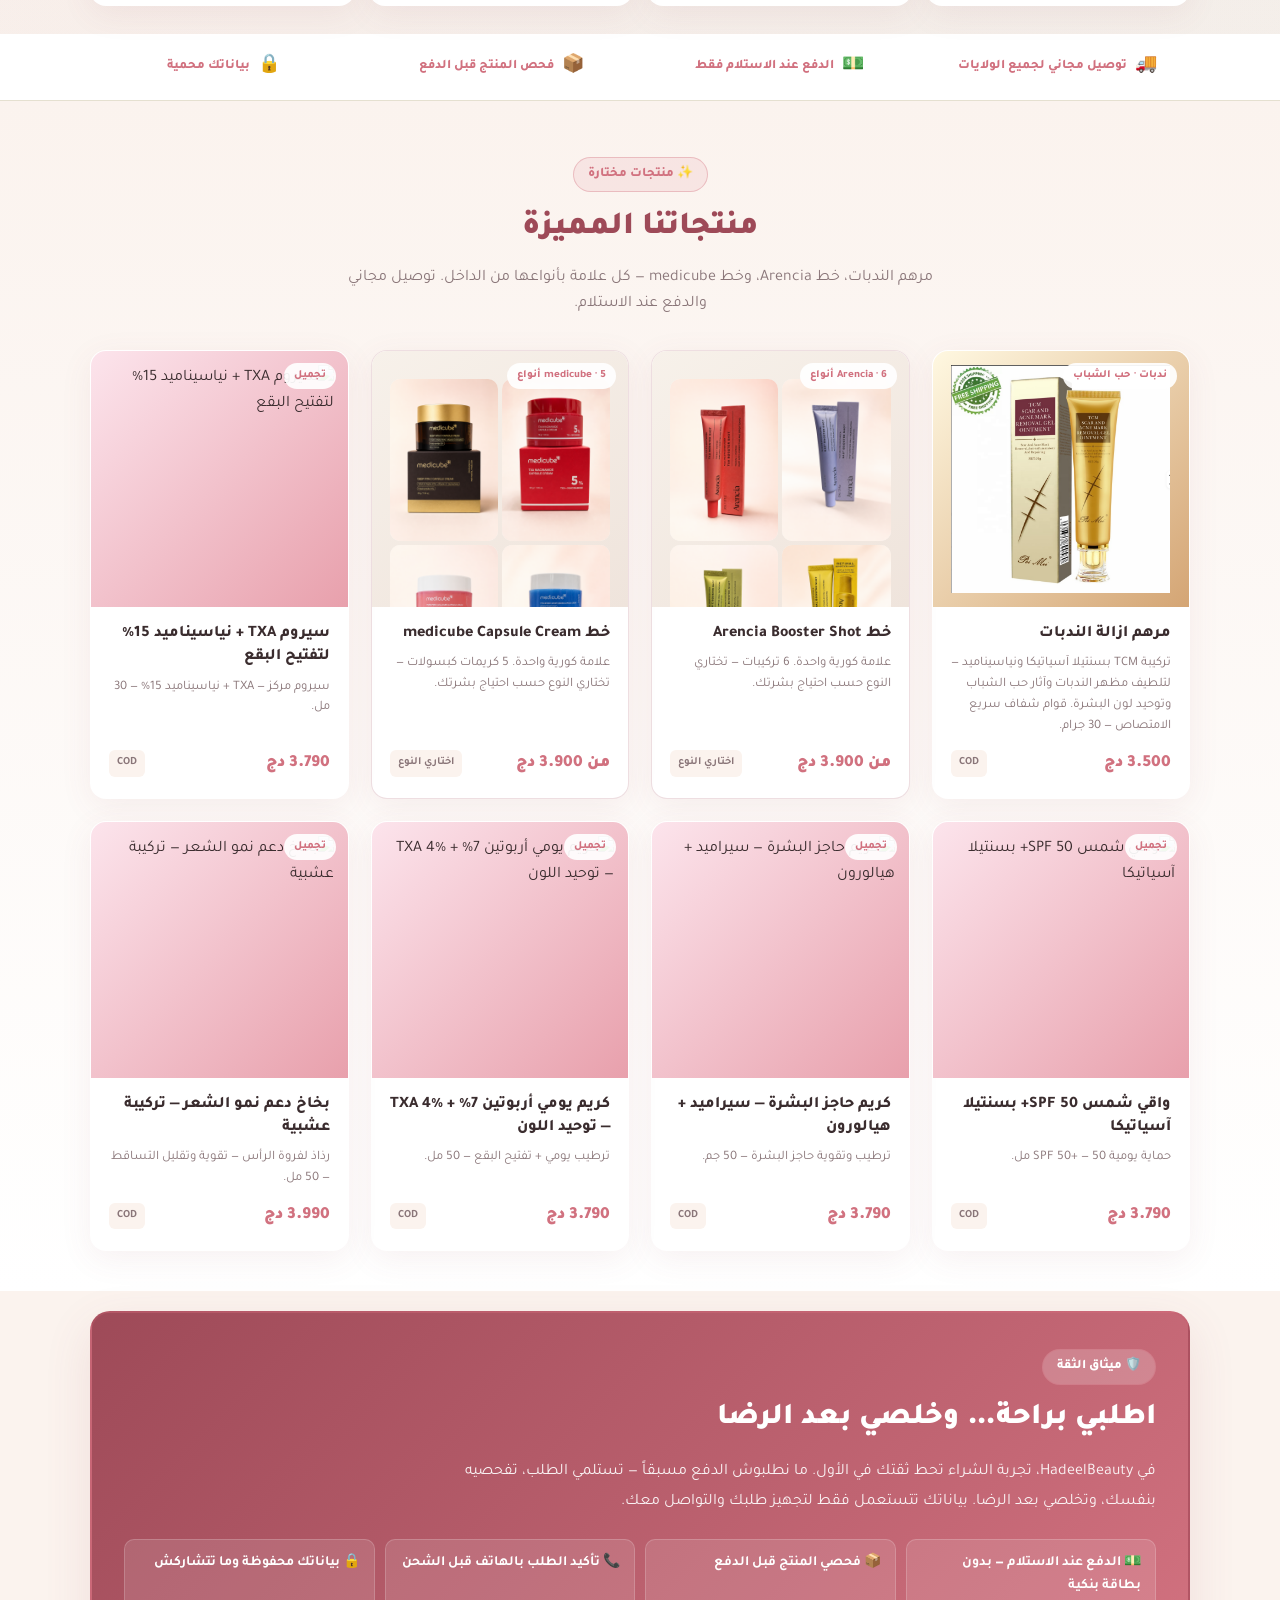
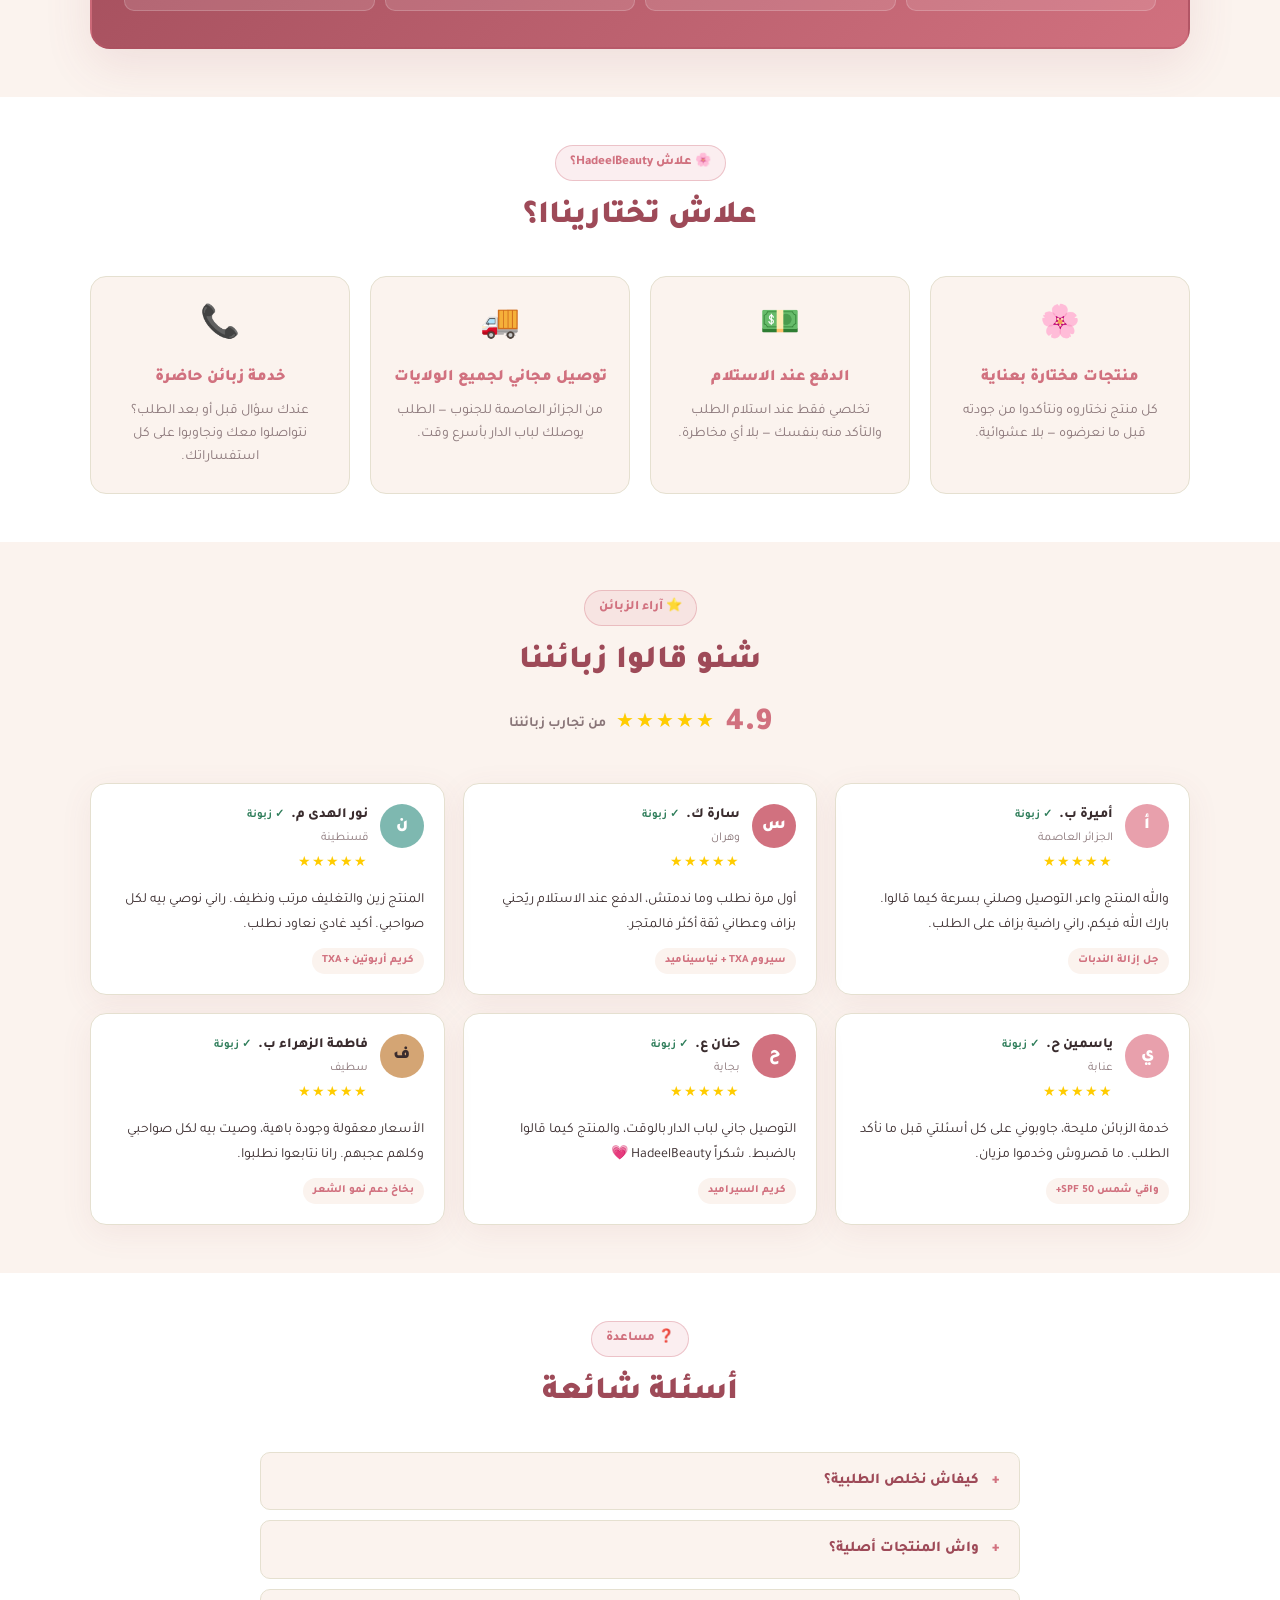
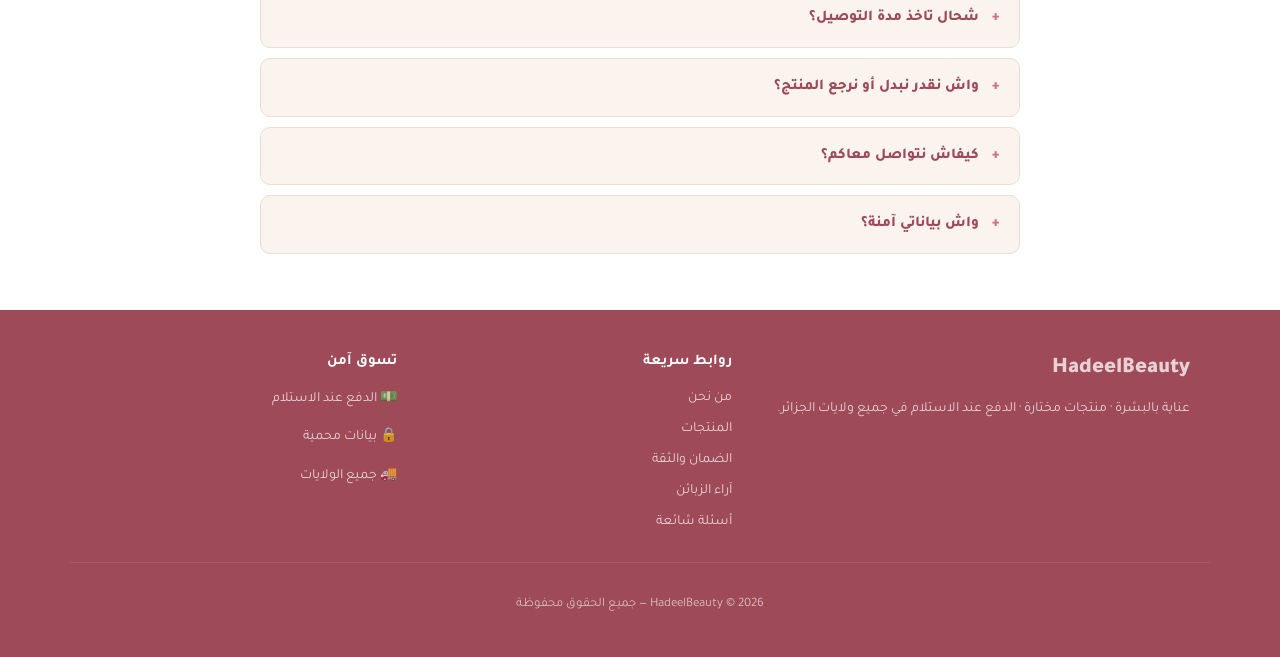
==== commit e2b7e801: "Add medicube Capsule Cream as one brand line with type filters. Co-authored-by: Cursor <cursoragent@" ====
--- a/index.html
+++ b/index.html
@@ -15,8 +15,8 @@
 <link href="https://fonts.googleapis.com/css2?family=Tajawal:wght@400;500;700;800;900&display=swap" rel="stylesheet">
 <link rel="icon" type="image/png" href="assets/brand/logo-hadeelbeauty.png?v=1" />
 <link rel="apple-touch-icon" href="assets/brand/logo-hadeelbeauty.png?v=1" />
-<link rel="stylesheet" href="style.css?v=10" />
-<script src="config.js?v=7" charset="UTF-8"></script>
+<link rel="stylesheet" href="style.css?v=11" />
+<script src="config.js?v=8" charset="UTF-8"></script>
 <script>
 (function () {
   var id = (window.HADEELBEAUTY_CONFIG && window.HADEELBEAUTY_CONFIG.META_PIXEL_ID) || "";
@@ -187,7 +187,7 @@
       <div class="section-head">
         <span class="section-badge">✨ منتجات مختارة</span>
         <h2 class="section-title">منتجاتنا المميزة</h2>
-        <p class="section-lead">مرهم الندبات، وخط Arencia بستة أنواع حسب احتياج البشرة. توصيل مجاني والدفع عند الاستلام.</p>
+        <p class="section-lead">مرهم الندبات، خط Arencia، وخط medicube — كل علامة بأنواعها من الداخل. توصيل مجاني والدفع عند الاستلام.</p>
       </div>
       <div id="productGrid" class="product-grid">
         <p class="loading">جاري تحميل المنتجات...</p>
@@ -470,6 +470,6 @@
 </div>
 
 <script src="tracking.js?v=5" charset="UTF-8"></script>
-<script src="app.js?v=10" charset="UTF-8"></script>
+<script src="app.js?v=11" charset="UTF-8"></script>
 </body>
 </html>
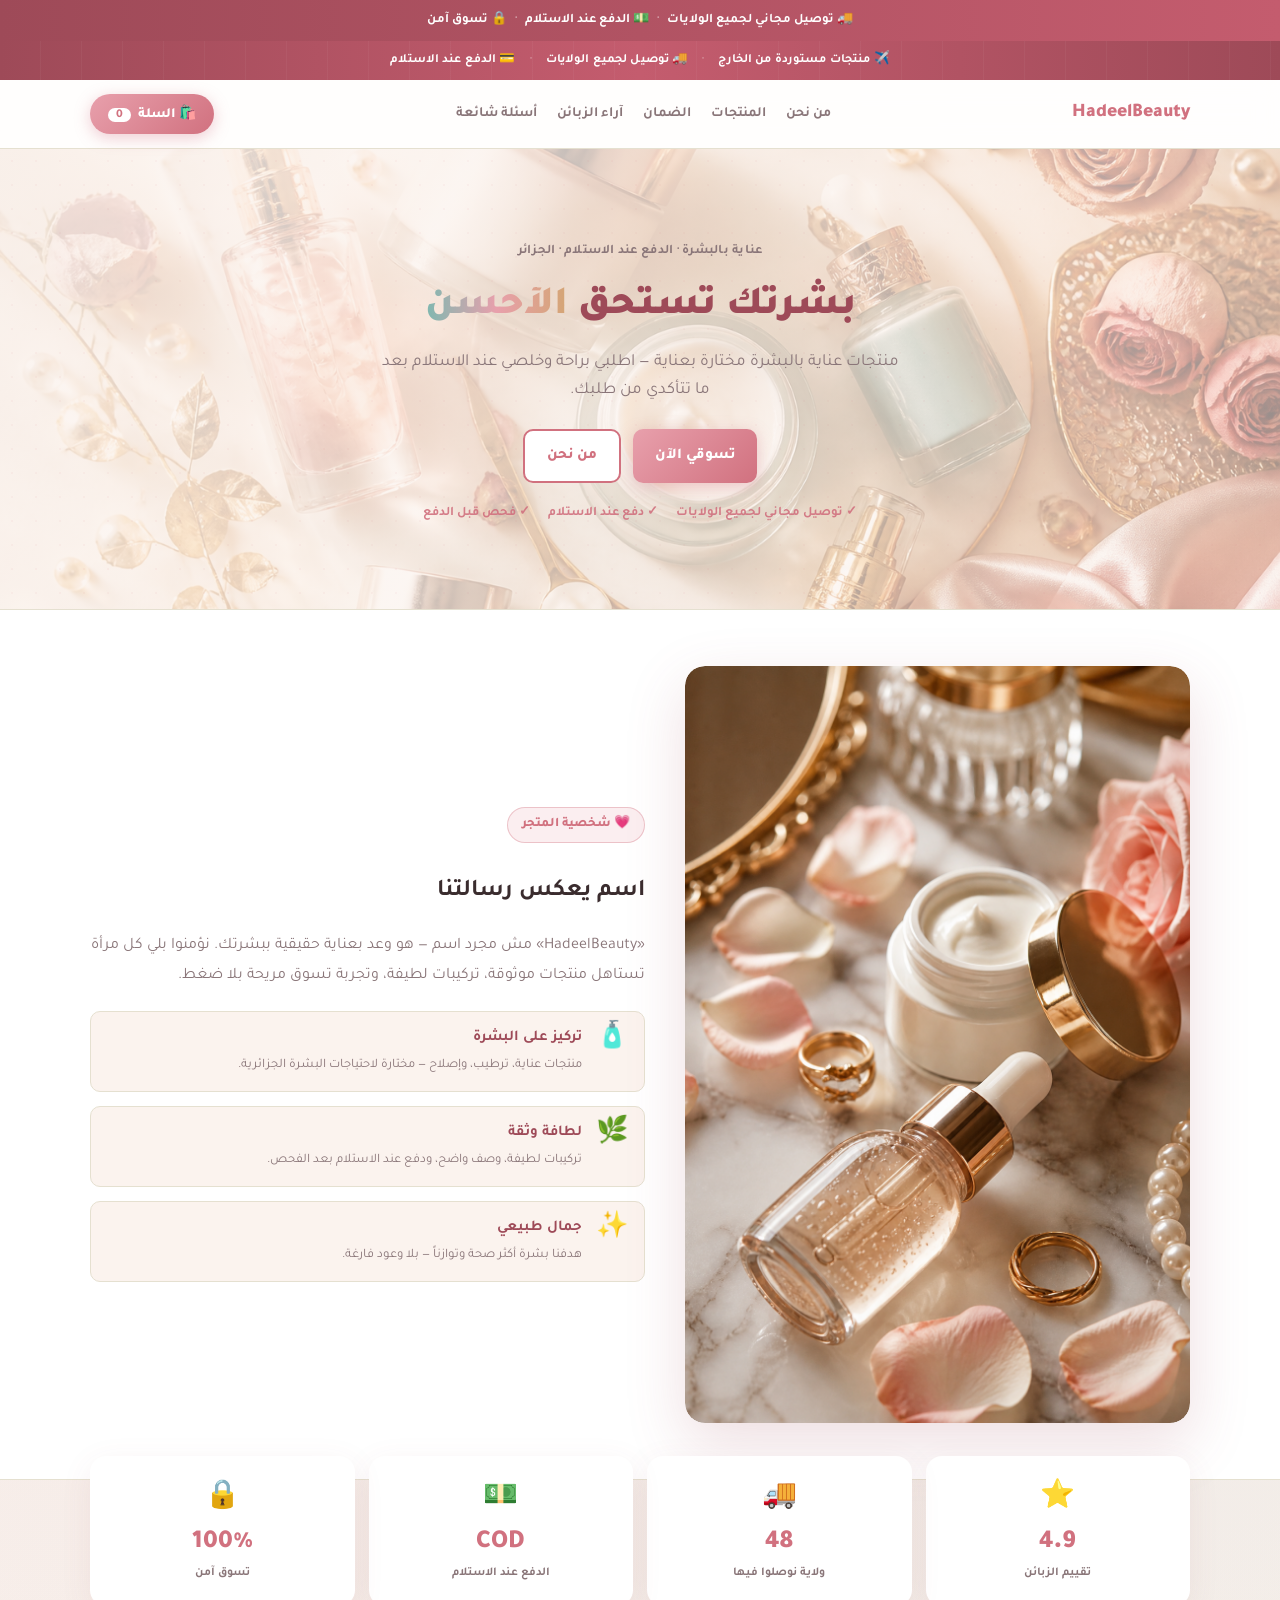
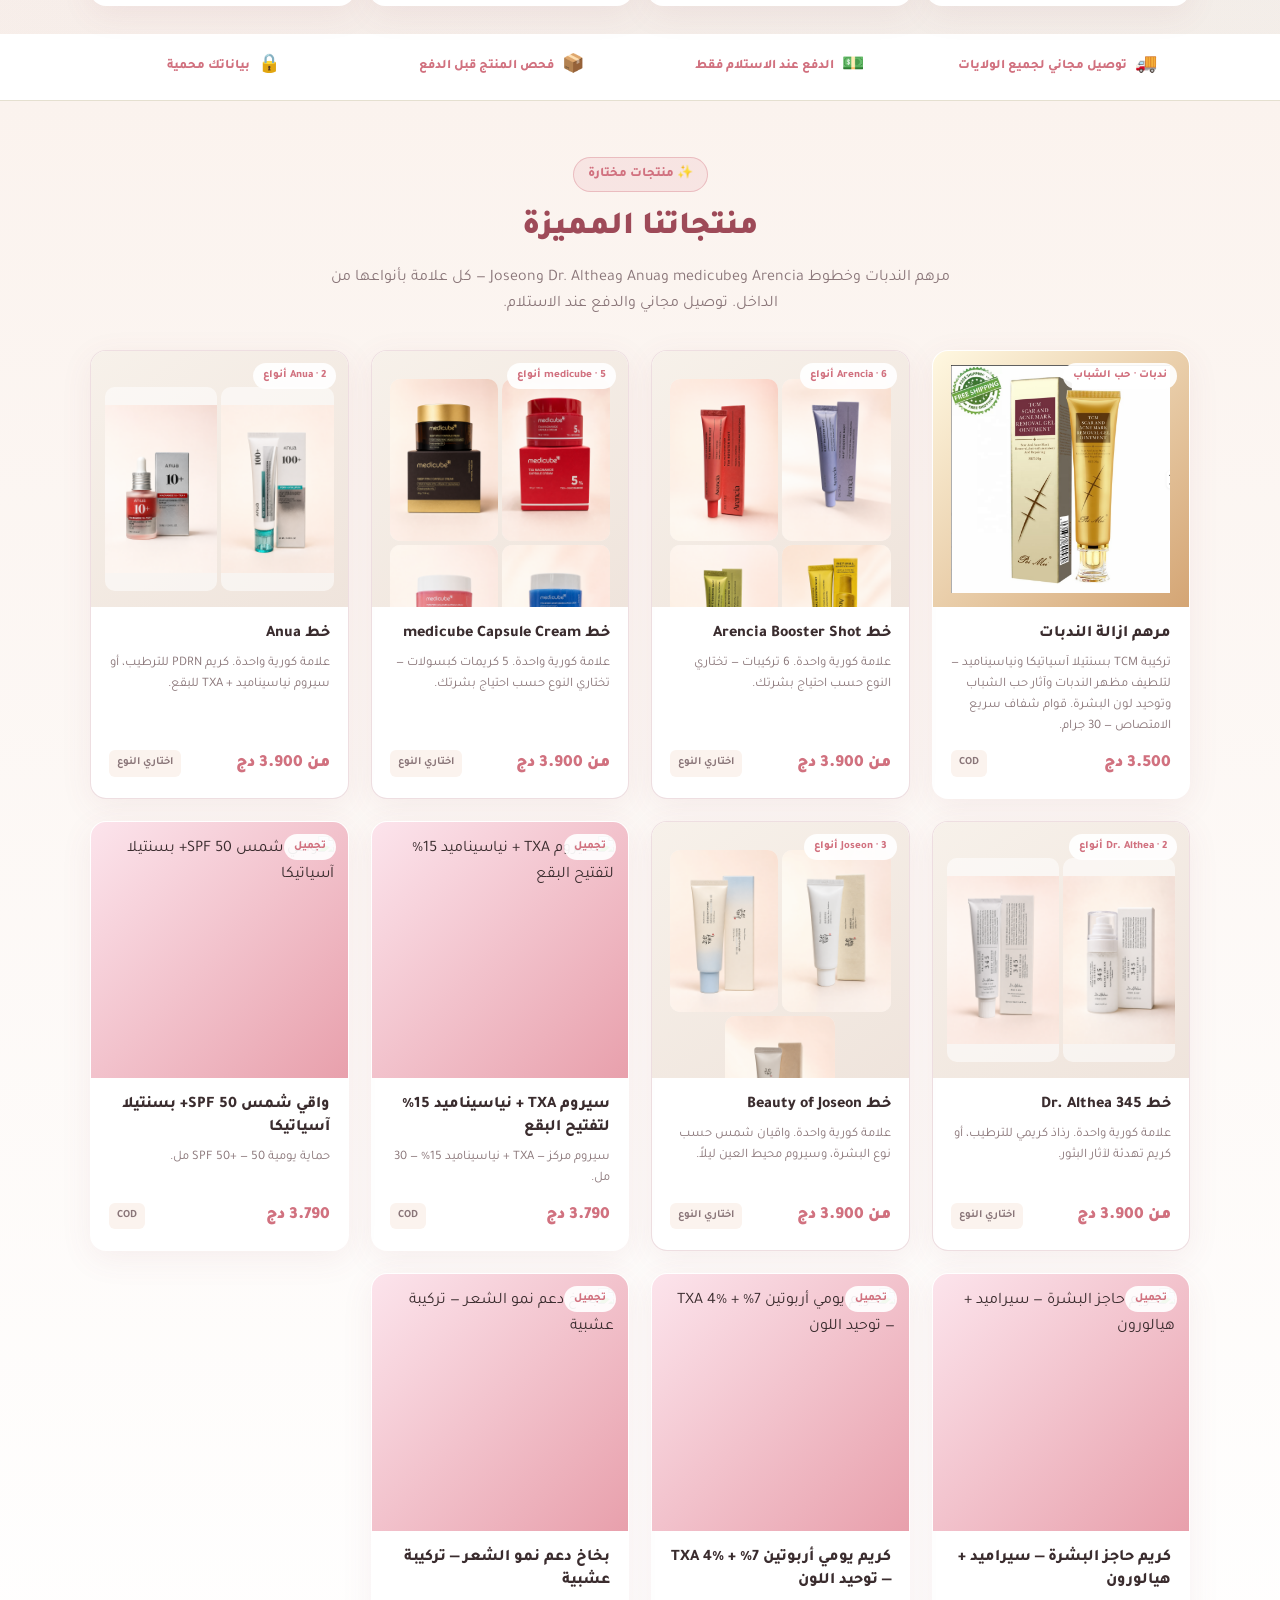
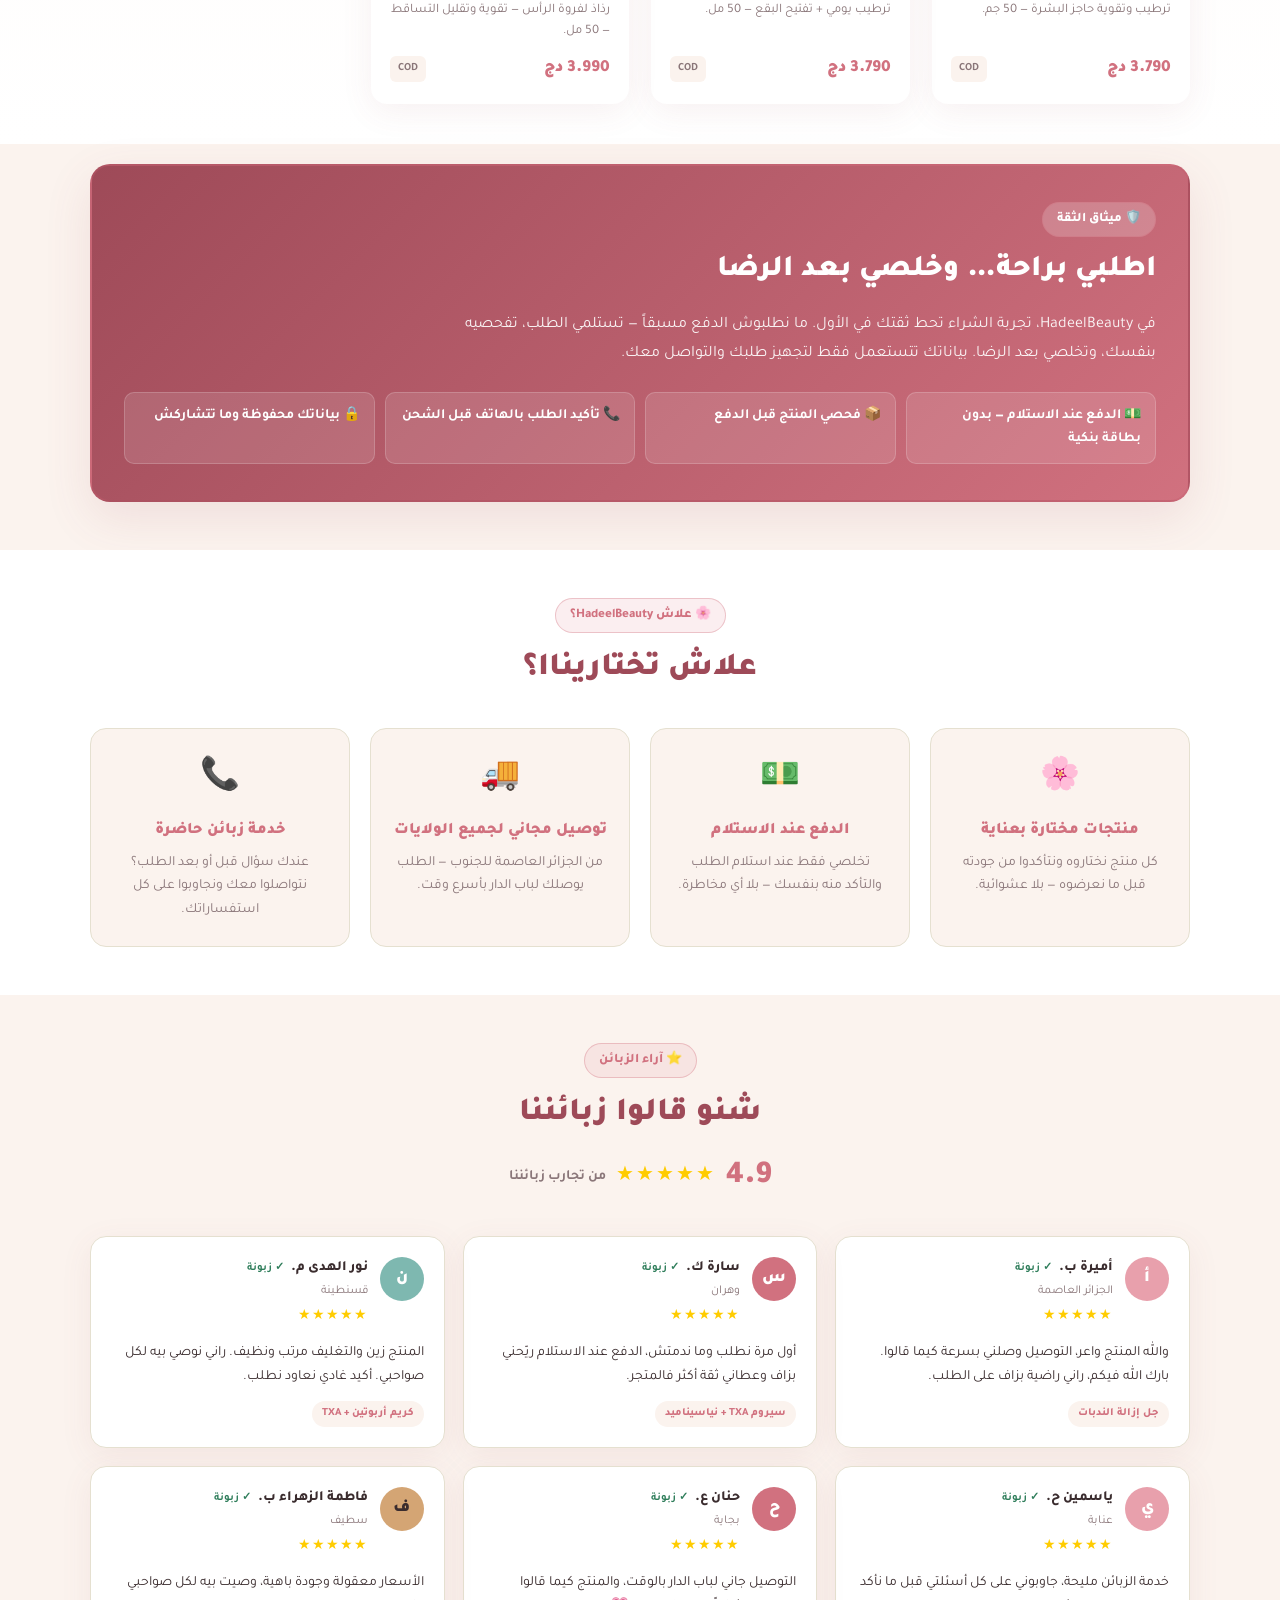
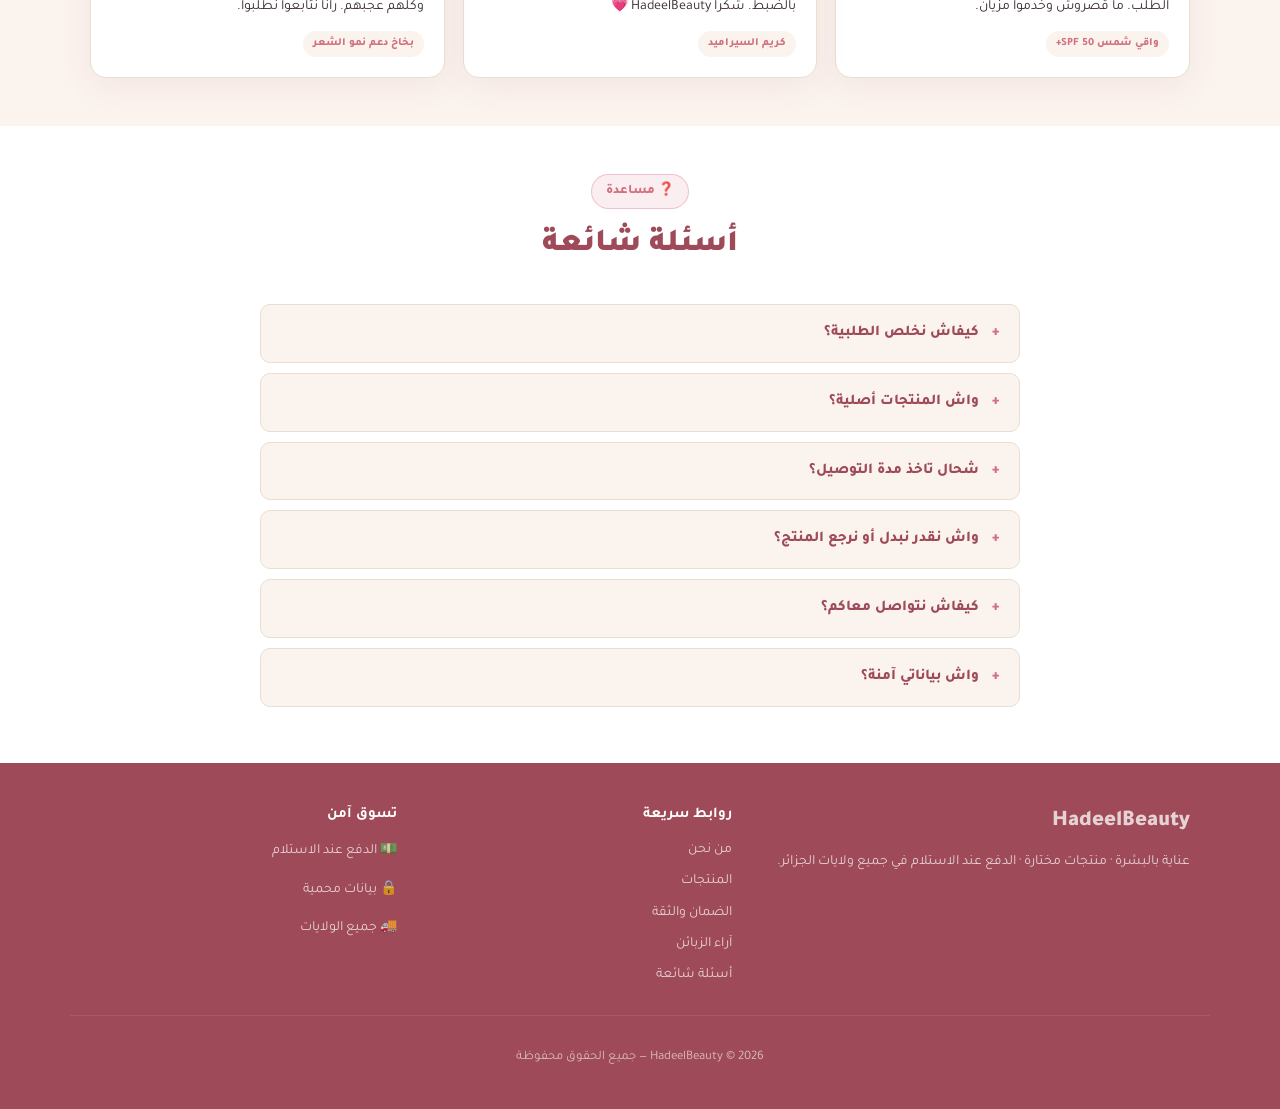
==== commit 45a796de: "Add Anua, Dr. Althea, and Beauty of Joseon as brand lines with type filters. Co-authored-by: Cursor " ====
--- a/index.html
+++ b/index.html
@@ -15,8 +15,8 @@
 <link href="https://fonts.googleapis.com/css2?family=Tajawal:wght@400;500;700;800;900&display=swap" rel="stylesheet">
 <link rel="icon" type="image/png" href="assets/brand/logo-hadeelbeauty.png?v=1" />
 <link rel="apple-touch-icon" href="assets/brand/logo-hadeelbeauty.png?v=1" />
-<link rel="stylesheet" href="style.css?v=11" />
-<script src="config.js?v=8" charset="UTF-8"></script>
+<link rel="stylesheet" href="style.css?v=12" />
+<script src="config.js?v=9" charset="UTF-8"></script>
 <script>
 (function () {
   var id = (window.HADEELBEAUTY_CONFIG && window.HADEELBEAUTY_CONFIG.META_PIXEL_ID) || "";
@@ -187,7 +187,7 @@
       <div class="section-head">
         <span class="section-badge">✨ منتجات مختارة</span>
         <h2 class="section-title">منتجاتنا المميزة</h2>
-        <p class="section-lead">مرهم الندبات، خط Arencia، وخط medicube — كل علامة بأنواعها من الداخل. توصيل مجاني والدفع عند الاستلام.</p>
+        <p class="section-lead">مرهم الندبات وخطوط Arencia وmedicube وAnua وDr. Althea وJoseon — كل علامة بأنواعها من الداخل. توصيل مجاني والدفع عند الاستلام.</p>
       </div>
       <div id="productGrid" class="product-grid">
         <p class="loading">جاري تحميل المنتجات...</p>
@@ -470,6 +470,6 @@
 </div>
 
 <script src="tracking.js?v=5" charset="UTF-8"></script>
-<script src="app.js?v=11" charset="UTF-8"></script>
+<script src="app.js?v=12" charset="UTF-8"></script>
 </body>
 </html>
--- a/style.css
+++ b/style.css
@@ -2350,6 +2350,17 @@
   border-radius: 10px;
 }
 
+.brand-mosaic--2 {
+  grid-template-rows: 1fr;
+  padding: 36px 14px 16px;
+}
+
+.brand-mosaic--3 img:nth-child(3) {
+  grid-column: 1 / -1;
+  max-width: 50%;
+  justify-self: center;
+}
+
 .arencia-page {
   padding-bottom: 48px;
 }
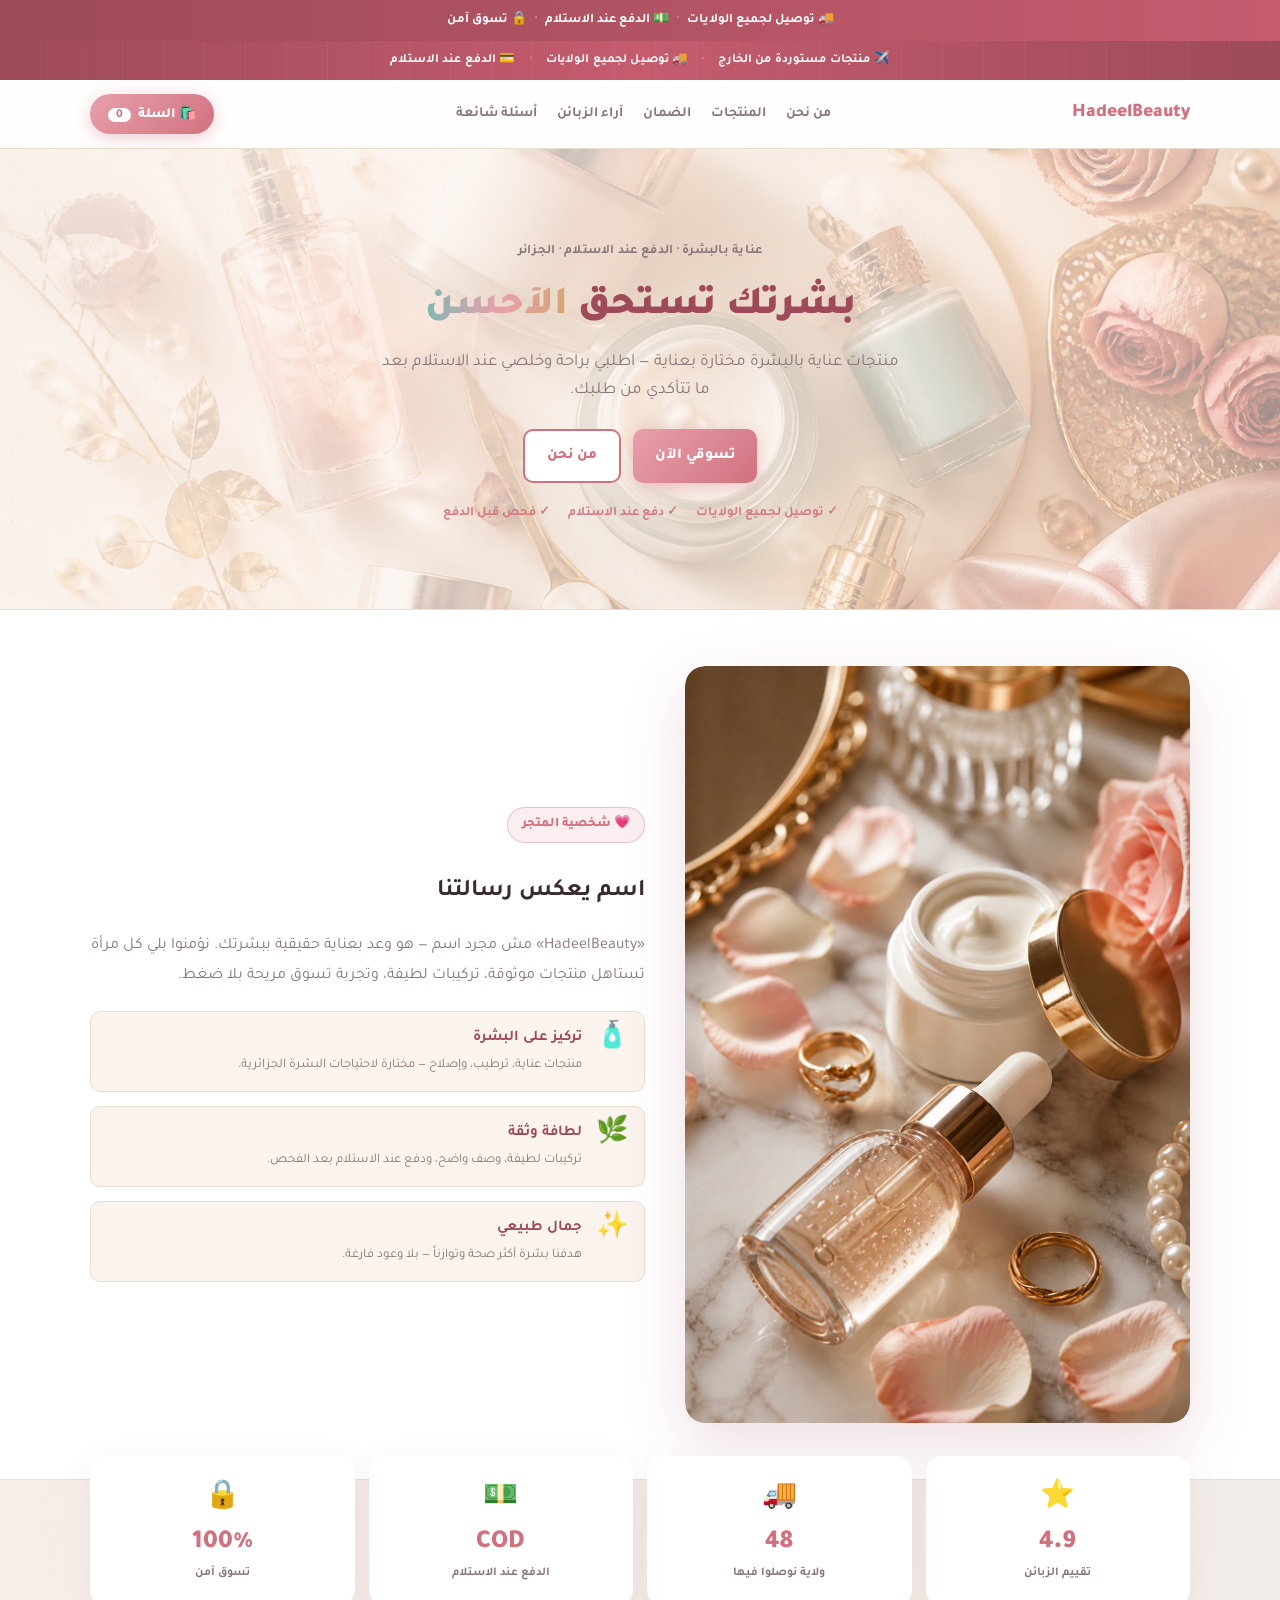
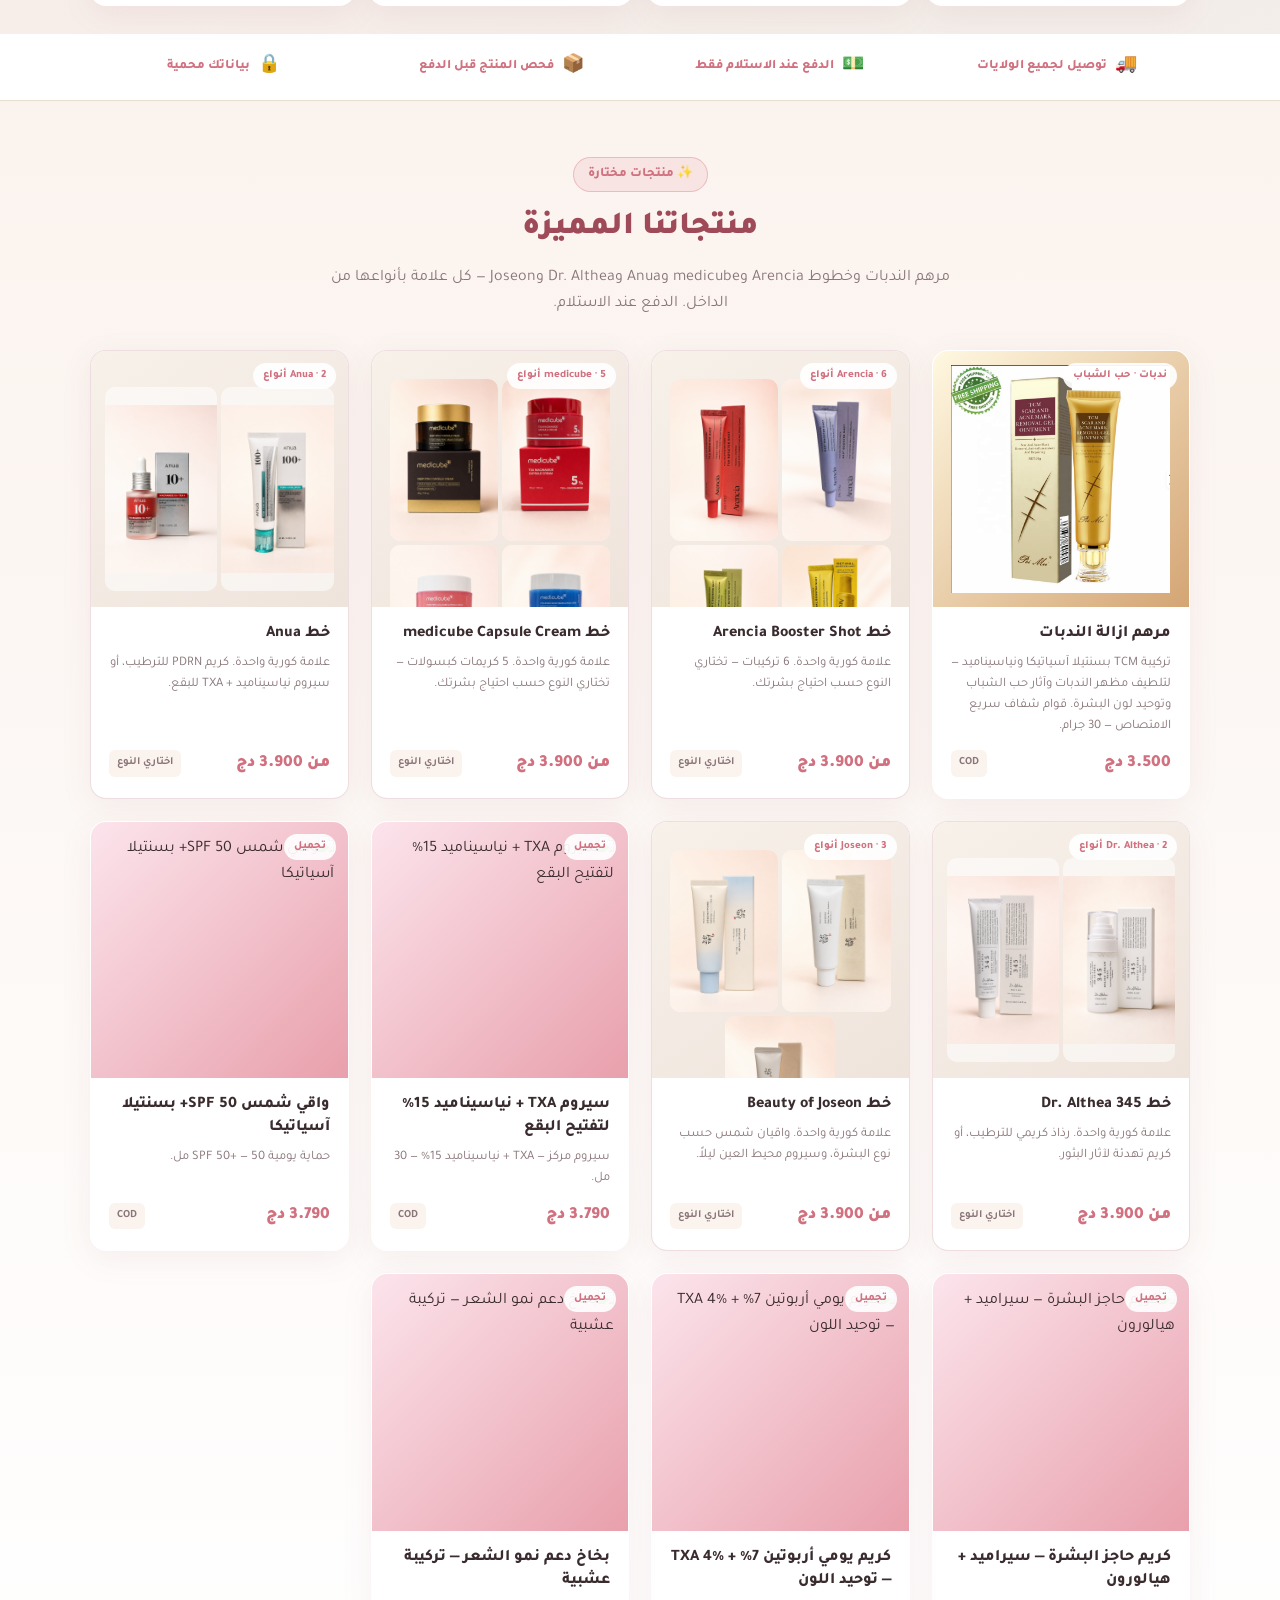
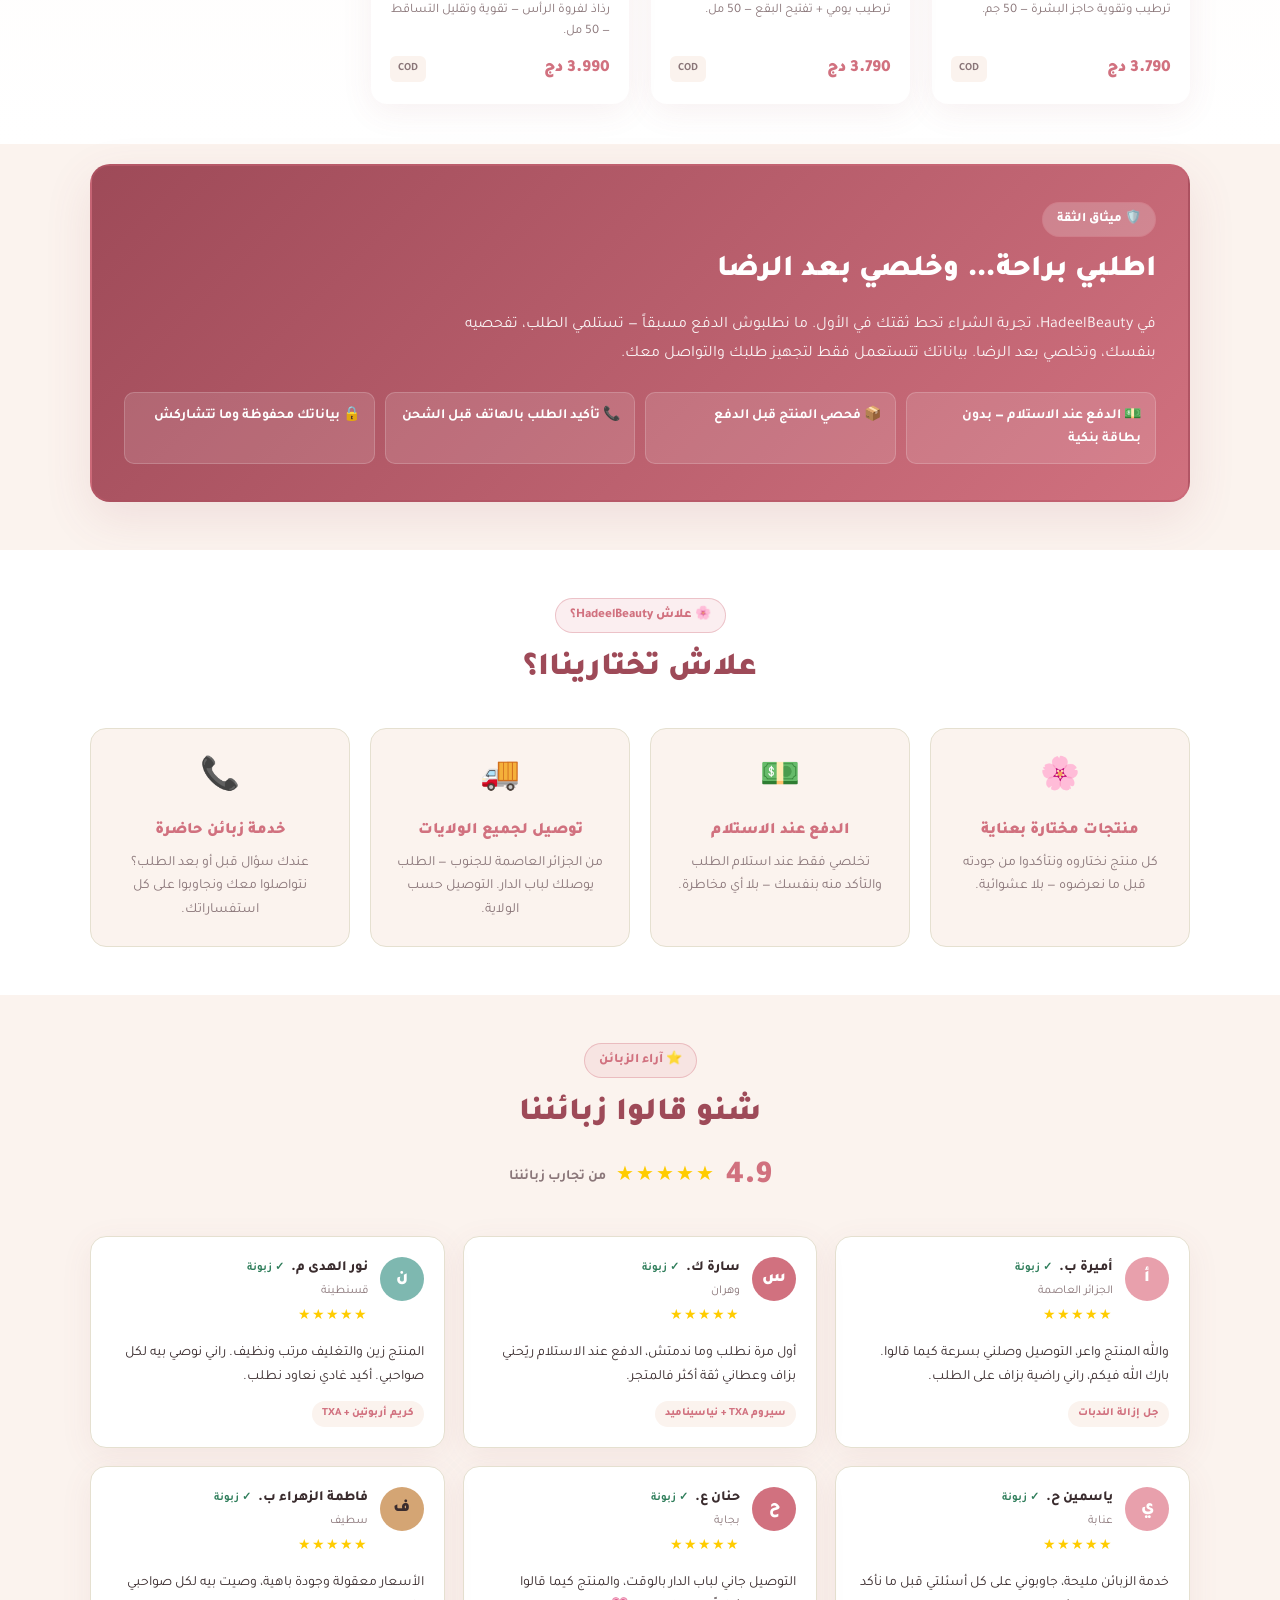
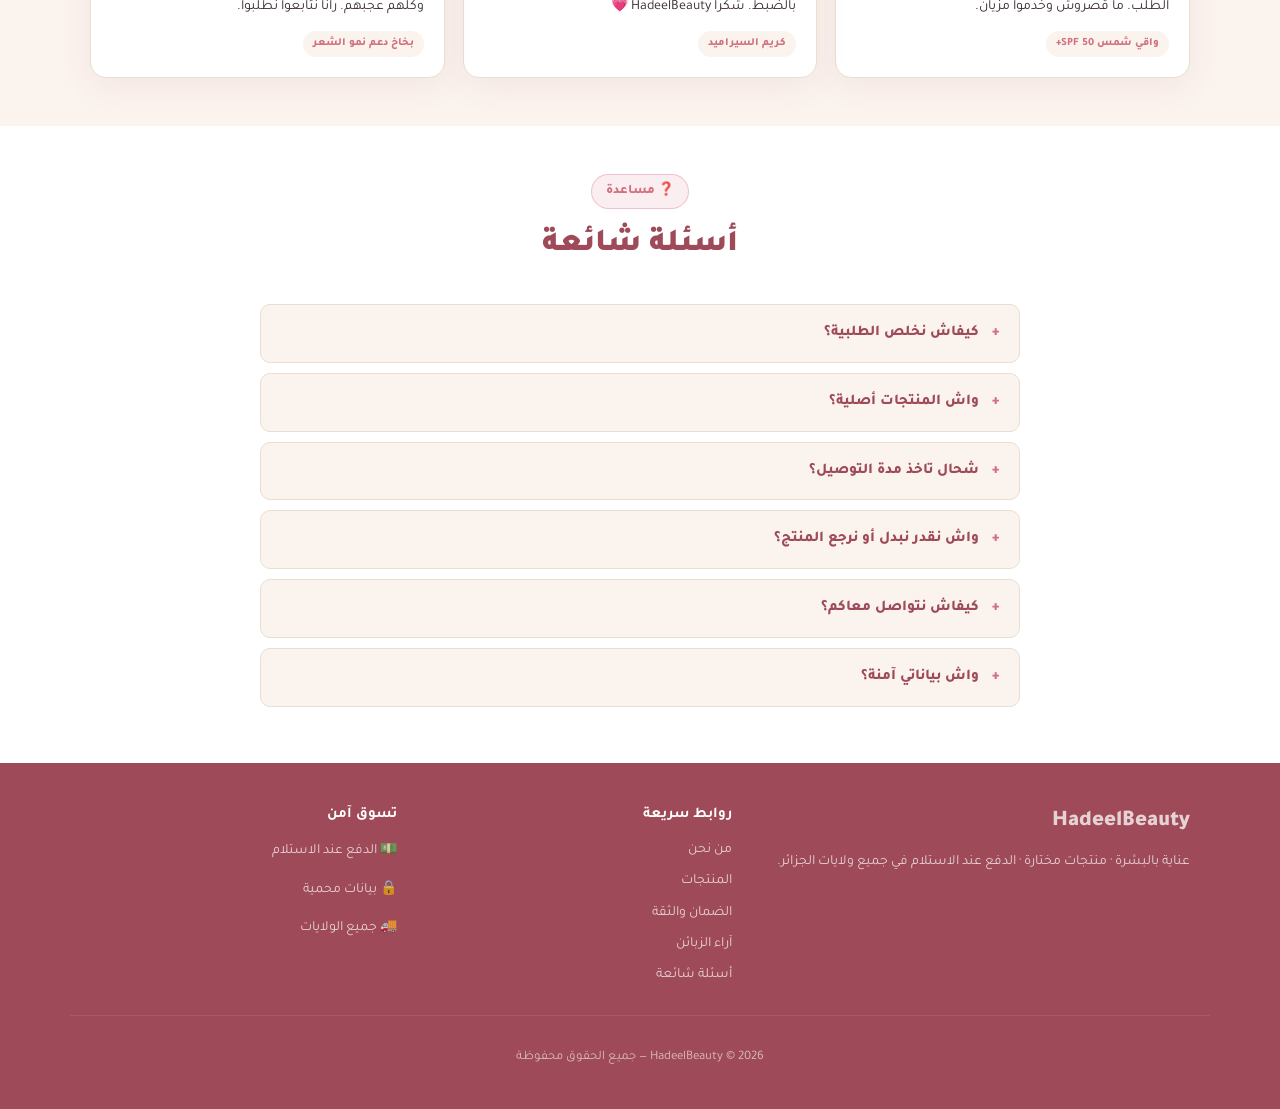
==== commit 3ec86f03: "Remove free-shipping claims; show delivery by wilaya without listing prices. Co-authored-by: Cursor " ====
--- a/index.html
+++ b/index.html
@@ -15,7 +15,7 @@
 <link href="https://fonts.googleapis.com/css2?family=Tajawal:wght@400;500;700;800;900&display=swap" rel="stylesheet">
 <link rel="icon" type="image/png" href="assets/brand/logo-hadeelbeauty.png?v=1" />
 <link rel="apple-touch-icon" href="assets/brand/logo-hadeelbeauty.png?v=1" />
-<link rel="stylesheet" href="style.css?v=12" />
+<link rel="stylesheet" href="style.css?v=13" />
 <script src="config.js?v=9" charset="UTF-8"></script>
 <script>
 (function () {
@@ -40,7 +40,7 @@
 
 <div class="promo-bar">
   <div class="container promo-inner">
-    <span>🚚 توصيل مجاني لجميع الولايات</span>
+    <span>🚚 توصيل لجميع الولايات</span>
     <span class="promo-sep">·</span>
     <span>💵 الدفع عند الاستلام</span>
     <span class="promo-sep">·</span>
@@ -93,7 +93,7 @@
         <a href="#brand" class="btn btn-outline">من نحن</a>
       </div>
       <ul class="hero-trust-list">
-        <li>✓ توصيل مجاني لجميع الولايات</li>
+        <li>✓ توصيل لجميع الولايات</li>
         <li>✓ دفع عند الاستلام</li>
         <li>✓ فحص قبل الدفع</li>
       </ul>
@@ -165,7 +165,7 @@
     <div class="container trust-bar-inner">
       <div class="trust-item">
         <span class="trust-icon" aria-hidden="true">🚚</span>
-        <span>توصيل مجاني لجميع الولايات</span>
+        <span>توصيل لجميع الولايات</span>
       </div>
       <div class="trust-item">
         <span class="trust-icon" aria-hidden="true">💵</span>
@@ -187,7 +187,7 @@
       <div class="section-head">
         <span class="section-badge">✨ منتجات مختارة</span>
         <h2 class="section-title">منتجاتنا المميزة</h2>
-        <p class="section-lead">مرهم الندبات وخطوط Arencia وmedicube وAnua وDr. Althea وJoseon — كل علامة بأنواعها من الداخل. توصيل مجاني والدفع عند الاستلام.</p>
+        <p class="section-lead">مرهم الندبات وخطوط Arencia وmedicube وAnua وDr. Althea وJoseon — كل علامة بأنواعها من الداخل. الدفع عند الاستلام.</p>
       </div>
       <div id="productGrid" class="product-grid">
         <p class="loading">جاري تحميل المنتجات...</p>
@@ -230,8 +230,8 @@
         </div>
         <div class="why-card">
           <span class="why-icon" aria-hidden="true">🚚</span>
-          <h3>توصيل مجاني لجميع الولايات</h3>
-          <p>من الجزائر العاصمة للجنوب — الطلب يوصلك لباب الدار بأسرع وقت.</p>
+          <h3>توصيل لجميع الولايات</h3>
+          <p>من الجزائر العاصمة للجنوب — الطلب يوصلك لباب الدار. التوصيل حسب الولاية.</p>
         </div>
         <div class="why-card">
           <span class="why-icon" aria-hidden="true">📞</span>
@@ -412,7 +412,7 @@
         <span>المجموع الفرعي</span>
         <strong id="cartTotal">0 دج</strong>
       </div>
-      <p class="muted shipping-hint">🚚 توصيل مجاني لجميع ولايات الجزائر</p>
+      <p class="muted shipping-hint">🚚 التوصيل حسب الولاية</p>
       <button class="btn btn-primary btn-block" id="checkoutBtn" data-action="go-checkout">إتمام الطلب</button>
     </div>
   </div>
@@ -459,7 +459,7 @@
       </label>
       <div class="checkout-summary" id="checkoutSummary">
         <div class="summary-row"><span>المجموع الفرعي</span><span id="summarySubtotal">0 دج</span></div>
-        <div class="summary-row summary-free-ship"><span>التوصيل</span><span id="summaryShipping">مجاني 🚚</span></div>
+        <div class="summary-row summary-ship"><span>التوصيل</span><span id="summaryShipping">حسب الولاية</span></div>
         <div class="summary-row summary-total"><span>الإجمالي</span><span id="summaryTotal">0 دج</span></div>
       </div>
       <div class="cod-note cod-note--premium">💵 الدفع عند الاستلام — لا حاجة لبطاقة بنكية</div>
@@ -470,6 +470,6 @@
 </div>
 
 <script src="tracking.js?v=5" charset="UTF-8"></script>
-<script src="app.js?v=12" charset="UTF-8"></script>
+<script src="app.js?v=13" charset="UTF-8"></script>
 </body>
 </html>
--- a/style.css
+++ b/style.css
@@ -1377,6 +1377,7 @@
   margin-top: 4px;
 }
 
+.summary-ship span:last-child,
 .summary-free-ship span:last-child {
   color: var(--brand-green-dark);
   font-weight: 900;
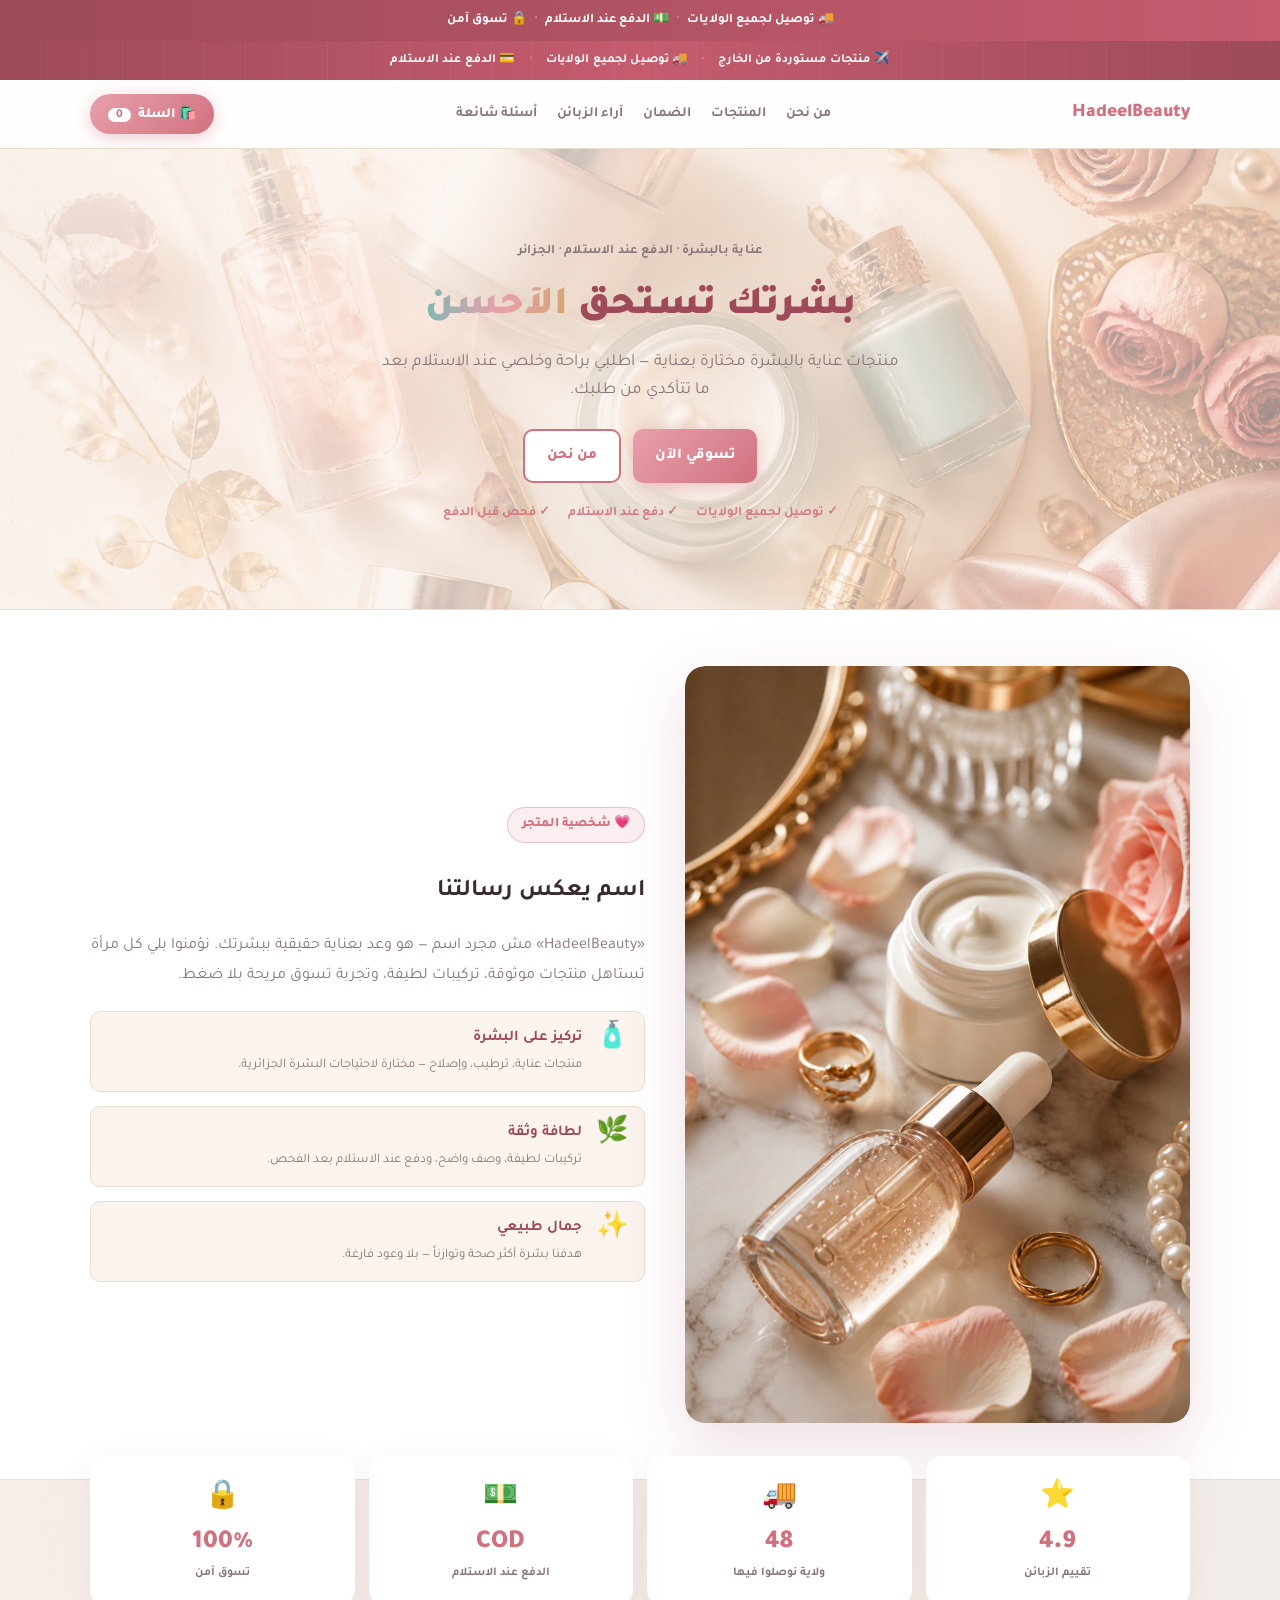
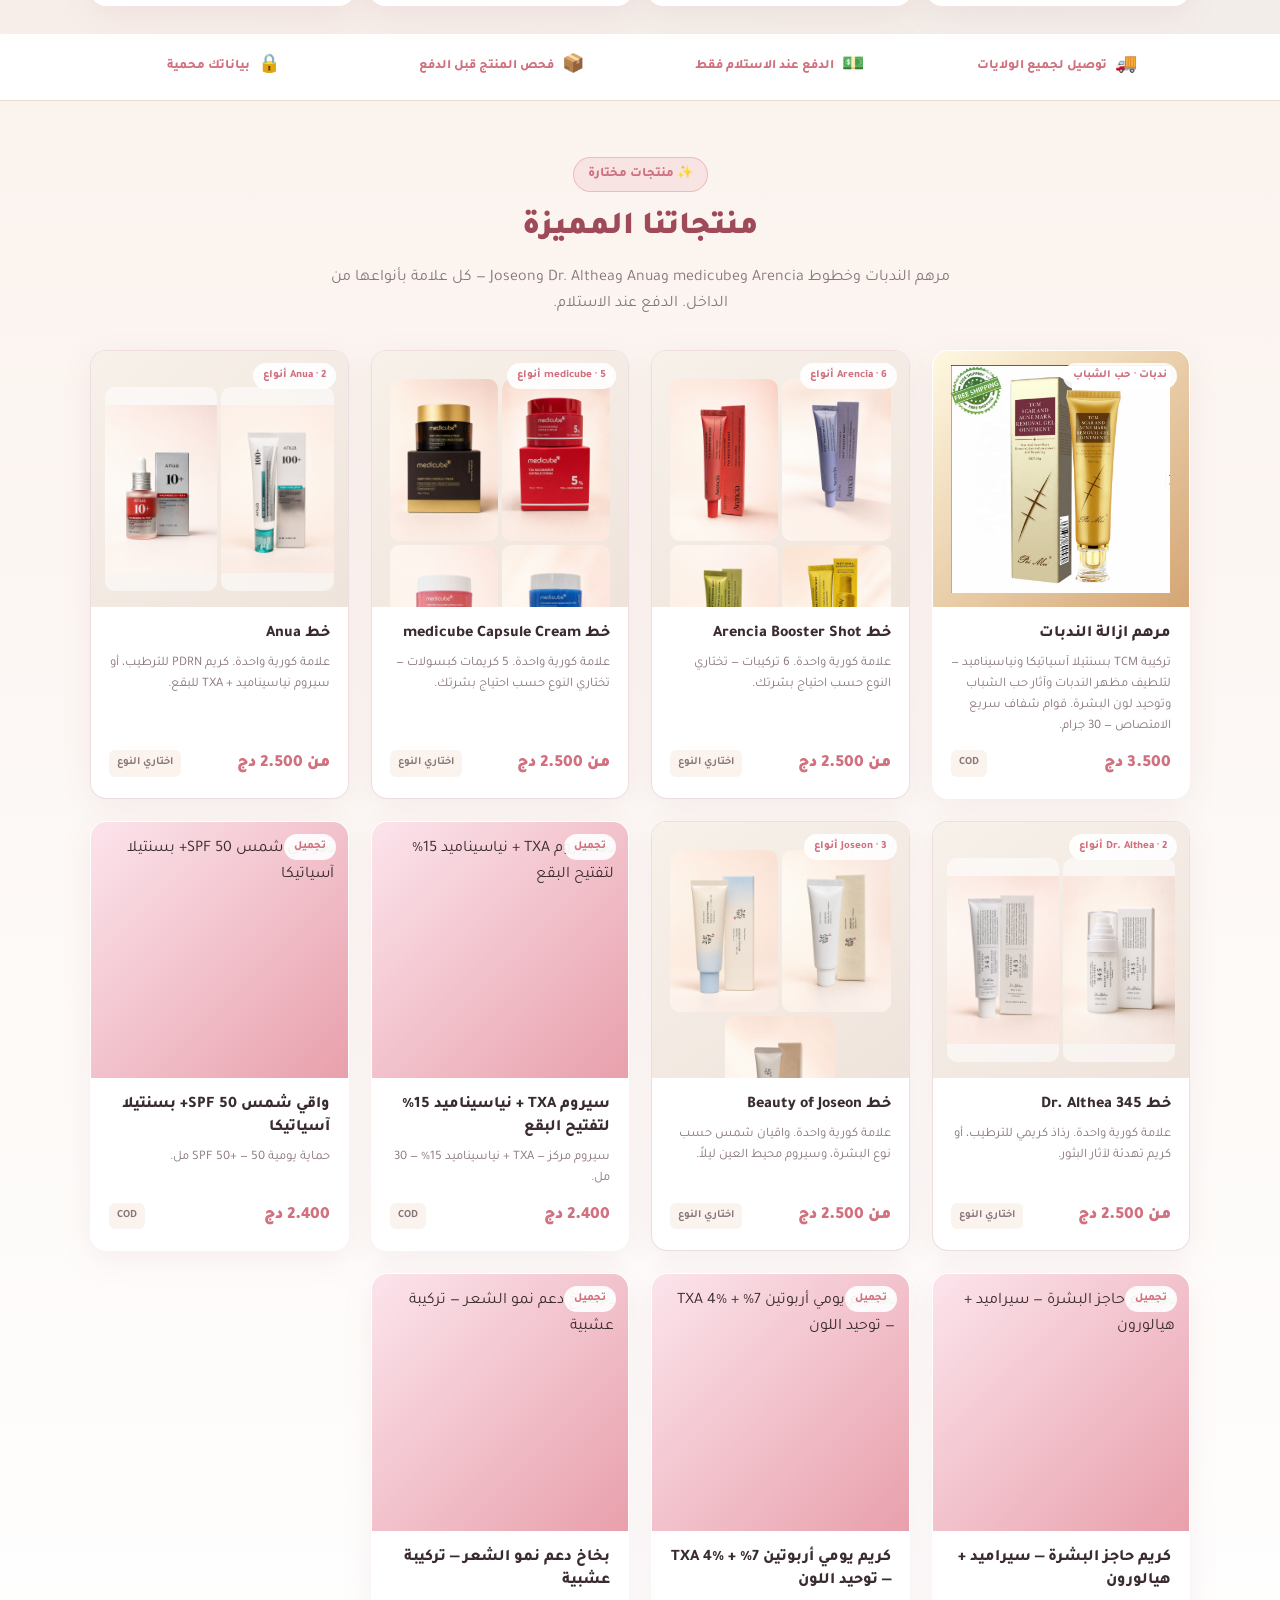
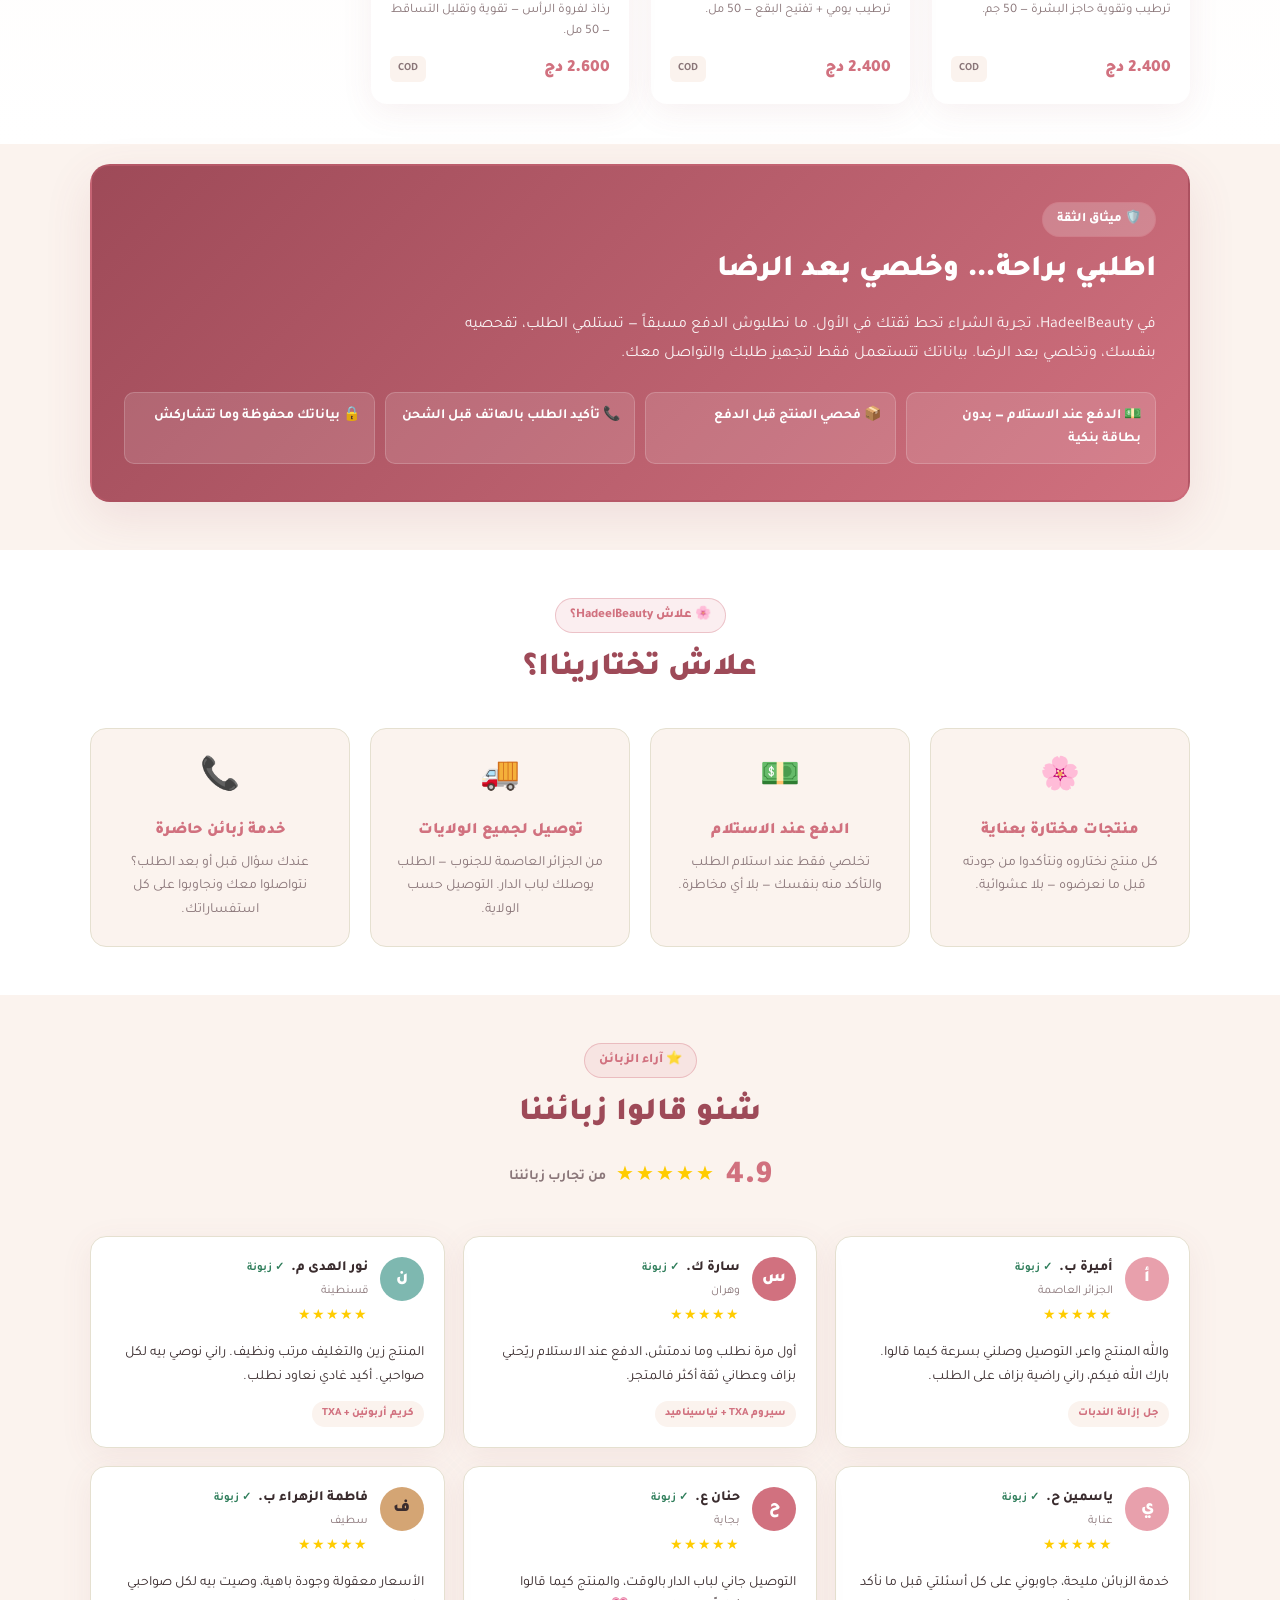
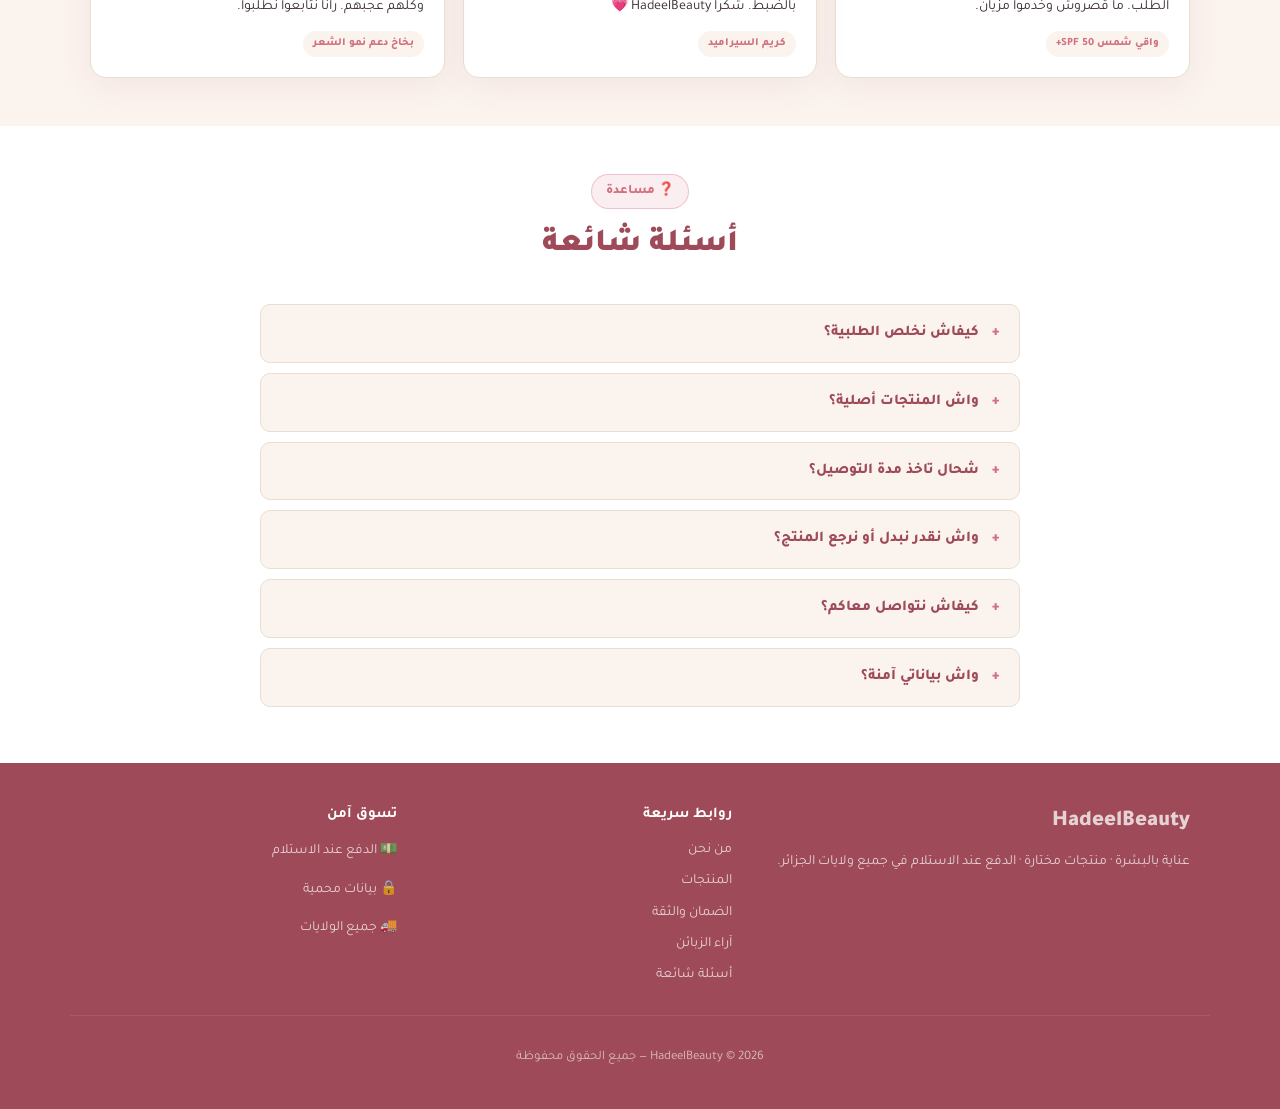
==== commit 333bfcbb: "Set catalog prices between 2200 and 2900 DZD; keep scar gel at 3500. Co-authored-by: Cursor <cursora" ====
--- a/index.html
+++ b/index.html
@@ -16,7 +16,7 @@
 <link rel="icon" type="image/png" href="assets/brand/logo-hadeelbeauty.png?v=1" />
 <link rel="apple-touch-icon" href="assets/brand/logo-hadeelbeauty.png?v=1" />
 <link rel="stylesheet" href="style.css?v=13" />
-<script src="config.js?v=9" charset="UTF-8"></script>
+<script src="config.js?v=10" charset="UTF-8"></script>
 <script>
 (function () {
   var id = (window.HADEELBEAUTY_CONFIG && window.HADEELBEAUTY_CONFIG.META_PIXEL_ID) || "";
@@ -470,6 +470,6 @@
 </div>
 
 <script src="tracking.js?v=5" charset="UTF-8"></script>
-<script src="app.js?v=13" charset="UTF-8"></script>
+<script src="app.js?v=14" charset="UTF-8"></script>
 </body>
 </html>
